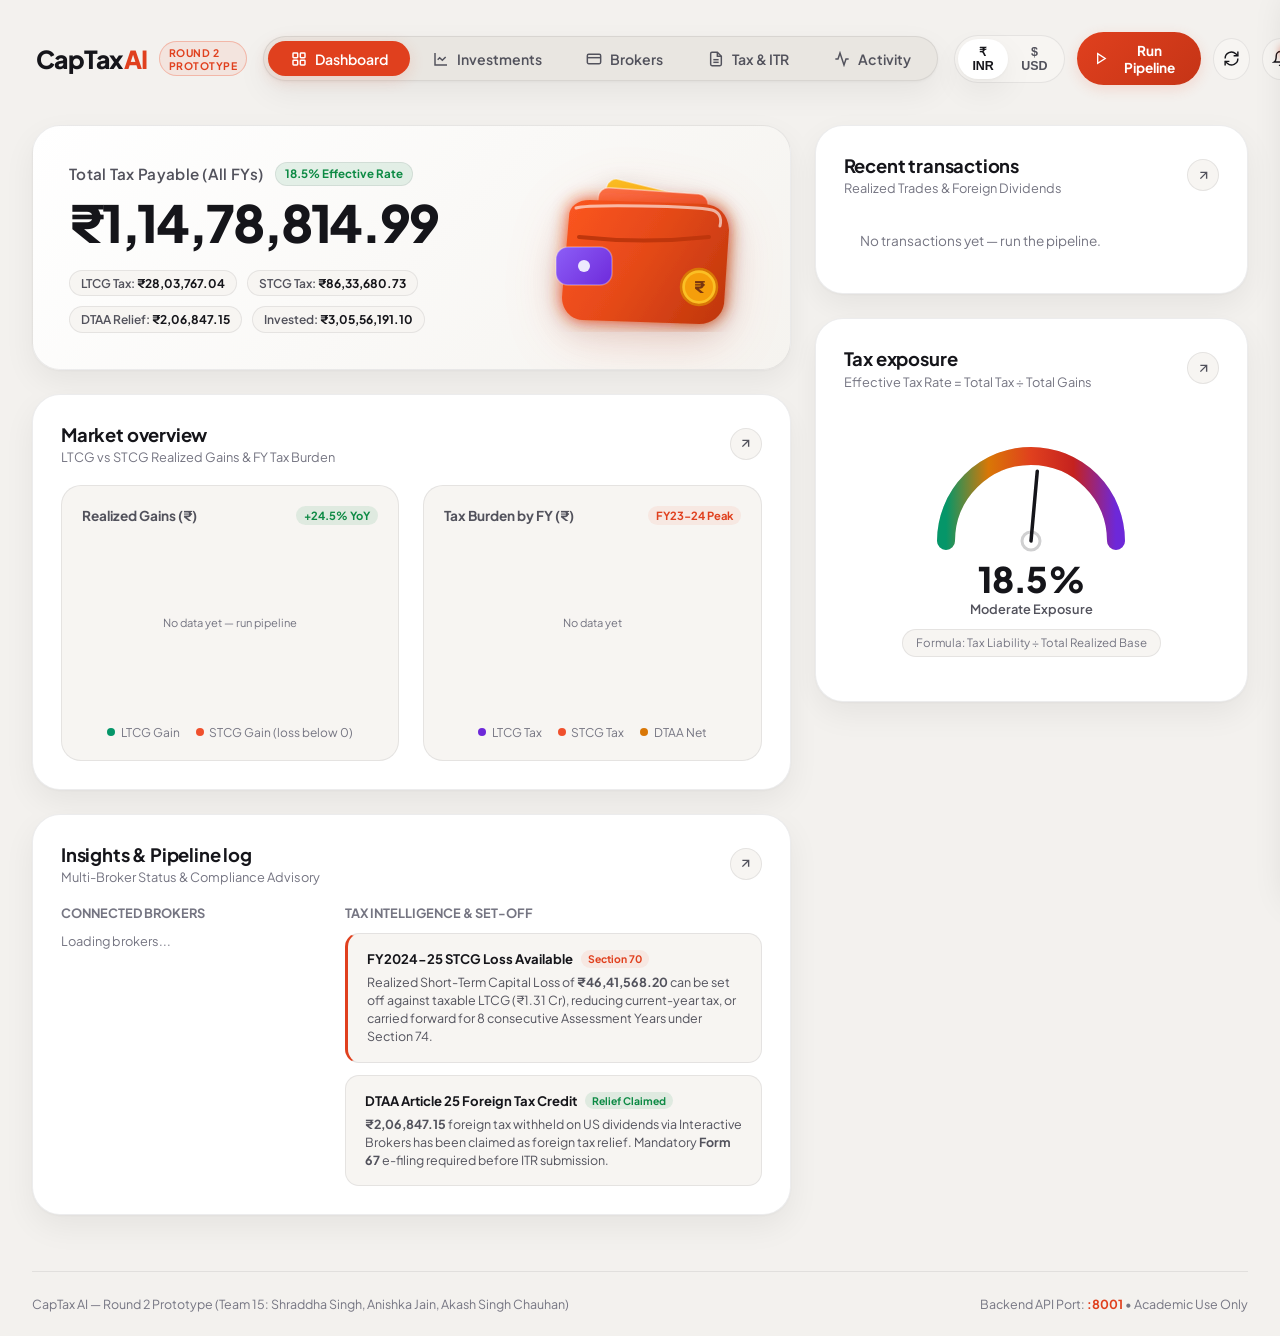
==== frontend/index.html @ 6b3204ef "feat(frontend): rebuild UI with Datara design, light/dark theme system, semantic tokens, FOUC preven" ====
<!DOCTYPE html>
<!--
  CapTax AI — Multi-Broker Capital Gains & Foreign Asset Tax Disclosure Engine
  Frontend Rebuild: Datara Reference Theme & Architecture with Dark/Light Support
  Owner: Akash Singh Chauhan (Frontend & QA Lead)
  Connected to Backend: http://localhost:8001
-->
<html lang="en">
<head>
  <meta charset="UTF-8" />
  <meta name="viewport" content="width=device-width, initial-scale=1.0" />
  <meta name="theme-color" content="#0c0c0e" id="metaThemeColor" />
  <title>CapTax AI — Multi-Broker Tax &amp; Portfolio Engine</title>
  
  <!-- Zero-flash theme initialization script (runs before first paint) -->
  <script>
    (function() {
      const savedTheme = localStorage.getItem('captax-theme') || 'system';
      let effective = savedTheme;
      if (savedTheme === 'system') {
        effective = window.matchMedia('(prefers-color-scheme: light)').matches ? 'light' : 'dark';
      }
      document.documentElement.setAttribute('data-theme', effective);
      document.documentElement.style.colorScheme = effective;
      const meta = document.getElementById('metaThemeColor');
      if (meta) meta.setAttribute('content', effective === 'light' ? '#F3F1EE' : '#0c0c0e');
    })();
  </script>

  <!-- External Design System Tokens -->
  <link rel="stylesheet" href="styles/theme.css" />

  <link rel="preconnect" href="https://fonts.googleapis.com">
  <link rel="preconnect" href="https://fonts.gstatic.com" crossorigin>
  <link href="https://fonts.googleapis.com/css2?family=Plus+Jakarta+Sans:wght@400;500;600;700;800&family=JetBrains+Mono:wght@400;500;600&display=swap" rel="stylesheet">

  <style>
    :root {
      --radius-xl: 28px;
      --radius-lg: 20px;
      --radius-md: 14px;
      --radius-sm: 8px;
      --radius-pill: 9999px;
      
      --font-sans: 'Plus Jakarta Sans', -apple-system, BlinkMacSystemFont, "Segoe UI", Roboto, sans-serif;
      --font-mono: 'JetBrains Mono', monospace;
    }

    /* 200ms transition on background-color, color, border-color only; none on initial paint; none under prefers-reduced-motion */
    html.theme-transitioning,
    html.theme-transitioning *,
    html.theme-transitioning *::before,
    html.theme-transitioning *::after {
      transition: background-color 200ms ease, color 200ms ease, border-color 200ms ease, fill 200ms ease, stroke 200ms ease !important;
    }

    @media (prefers-reduced-motion: reduce) {
      html.theme-transitioning,
      html.theme-transitioning *,
      html.theme-transitioning *::before,
      html.theme-transitioning *::after {
        transition: none !important;
      }
    }

    * {
      box-sizing: border-box;
      margin: 0;
      padding: 0;
      -webkit-font-smoothing: antialiased;
    }

    body {
      background-color: var(--bg-app);
      color: var(--text-primary);
      font-family: var(--font-sans);
      min-height: 100vh;
      display: flex;
      flex-direction: column;
      overflow-x: hidden;
      padding: 1.5rem 2rem;
    }

    /* Container wrapper with Datara-style max width */
    .app-container {
      max-width: 1400px;
      margin: 0 auto;
      width: 100%;
      display: flex;
      flex-direction: column;
      gap: 1.5rem;
    }

    /* ==========================================================================
       HEADER & NAVIGATION
       ========================================================================== */
    .header {
      display: flex;
      align-items: center;
      justify-content: space-between;
      gap: 1rem;
      padding: 0.5rem 0.25rem 1rem 0.25rem;
    }

    .brand {
      display: flex;
      align-items: center;
      gap: 0.75rem;
      text-decoration: none;
      cursor: pointer;
    }

    .brand-logo {
      font-size: 1.55rem;
      font-weight: 800;
      letter-spacing: -0.03em;
      color: var(--text-primary);
      display: flex;
      align-items: center;
    }

    .brand-logo span {
      color: var(--accent);
      margin-left: 1px;
    }

    .brand-badge {
      font-size: 0.65rem;
      font-weight: 700;
      background: var(--accent-subtle);
      color: var(--accent);
      padding: 0.2rem 0.55rem;
      border-radius: var(--radius-pill);
      border: 1px solid var(--border-accent);
      text-transform: uppercase;
      letter-spacing: 0.05em;
    }

    /* Datara Pill Navigation */
    .nav-pill-group {
      display: flex;
      align-items: center;
      background: var(--bg-pill-nav);
      padding: 4px;
      border-radius: var(--radius-pill);
      border: 1px solid var(--border-subtle);
      box-shadow: var(--shadow-card);
    }

    .nav-pill {
      background: transparent;
      border: none;
      color: var(--text-secondary);
      font-family: var(--font-sans);
      font-size: 0.88rem;
      font-weight: 600;
      padding: 0.55rem 1.4rem;
      border-radius: var(--radius-pill);
      cursor: pointer;
      transition: all 0.2s cubic-bezier(0.4, 0, 0.2, 1);
      display: flex;
      align-items: center;
      gap: 0.5rem;
      white-space: nowrap;
    }

    .nav-pill:hover:not(.active) {
      color: var(--text-primary);
      background: var(--bg-pill-hover);
    }

    .nav-pill.active {
      background: var(--accent);
      color: var(--accent-contrast);
      box-shadow: 0 4px 15px var(--accent-glow);
    }

    /* Header Right Actions */
    .header-actions {
      display: flex;
      align-items: center;
      gap: 0.75rem;
    }

    .btn-run-pipeline {
      background: linear-gradient(135deg, var(--accent) 0%, var(--accent-hover) 100%);
      color: var(--accent-contrast);
      border: none;
      font-family: var(--font-sans);
      font-weight: 700;
      font-size: 0.85rem;
      padding: 0.6rem 1.15rem;
      border-radius: var(--radius-pill);
      cursor: pointer;
      display: flex;
      align-items: center;
      gap: 0.5rem;
      box-shadow: 0 4px 14px var(--accent-glow);
      transition: all 0.2s ease;
    }

    .btn-run-pipeline:hover:not(:disabled) {
      transform: translateY(-1px);
      box-shadow: 0 6px 20px var(--accent-glow);
    }

    .btn-run-pipeline:disabled {
      opacity: 0.6;
      cursor: not-allowed;
      transform: none;
    }

    .icon-btn {
      width: 42px;
      height: 42px;
      border-radius: 50%;
      background: var(--bg-card-inset);
      border: 1px solid var(--border-subtle);
      color: var(--text-primary);
      display: flex;
      align-items: center;
      justify-content: center;
      cursor: pointer;
      transition: all 0.2s ease;
      position: relative;
    }

    .icon-btn:hover {
      background: var(--bg-card-hover);
      border-color: var(--border-hover);
    }

    .icon-btn.has-alert::after {
      content: '';
      position: absolute;
      top: 9px;
      right: 9px;
      width: 8px;
      height: 8px;
      background: var(--accent);
      border-radius: 50%;
      box-shadow: 0 0 8px var(--accent);
    }

    .avatar-chip {
      width: 42px;
      height: 42px;
      border-radius: 50%;
      background: var(--bg-card-inset);
      border: 1px solid var(--border-subtle);
      color: var(--text-primary);
      font-size: 0.85rem;
      font-weight: 700;
      display: flex;
      align-items: center;
      justify-content: center;
      cursor: pointer;
      user-select: none;
    }

    /* Currency Toggle */
    .curr-toggle {
      display: flex;
      background: var(--bg-card-inset);
      border: 1px solid var(--border-subtle);
      border-radius: var(--radius-pill);
      padding: 3px;
    }

    .curr-btn {
      background: transparent;
      border: none;
      color: var(--text-secondary);
      font-size: 0.78rem;
      font-weight: 700;
      padding: 0.35rem 0.75rem;
      border-radius: var(--radius-pill);
      cursor: pointer;
      transition: all 0.2s ease;
    }

    .curr-btn.active {
      background: var(--bg-card);
      color: var(--text-primary);
      box-shadow: var(--shadow-card);
    }

    /* ==========================================================================
       DASHBOARD GRID LAYOUT (Exact Datara proportions)
       ========================================================================== */
    .dashboard-grid {
      display: grid;
      grid-template-columns: 1.75fr 1fr;
      gap: 1.5rem;
    }

    .grid-col {
      display: flex;
      flex-direction: column;
      gap: 1.5rem;
    }

    /* Card Shell */
    .card {
      background: var(--bg-card);
      border: 1px solid var(--border-subtle);
      border-radius: var(--radius-xl);
      padding: 1.75rem;
      position: relative;
      overflow: hidden;
      box-shadow: var(--shadow-card);
      transition: border-color 0.2s ease;
    }

    .card:hover {
      border-color: var(--border-hover);
    }

    .card-header-bar {
      display: flex;
      align-items: center;
      justify-content: space-between;
      margin-bottom: 1.25rem;
    }

    .card-title {
      font-size: 1.15rem;
      font-weight: 700;
      letter-spacing: -0.01em;
      color: var(--text-primary);
    }

    .card-sub {
      font-size: 0.8rem;
      color: var(--text-muted);
      margin-top: 0.2rem;
    }

    .card-arrow-btn {
      width: 32px;
      height: 32px;
      border-radius: 50%;
      background: var(--bg-card-inset);
      border: 1px solid var(--border-subtle);
      color: var(--text-secondary);
      display: flex;
      align-items: center;
      justify-content: center;
      cursor: pointer;
      transition: all 0.2s ease;
    }

    .card-arrow-btn:hover {
      background: var(--bg-card-hover);
      color: var(--text-primary);
      border-color: var(--border-hover);
      transform: scale(1.08);
    }

    /* ==========================================================================
       1. HERO CARD — Total Portfolio / Tax Value
       ========================================================================== */
    .hero-card {
      display: flex;
      align-items: center;
      justify-content: space-between;
      min-height: 220px;
      padding: 2.25rem;
      background: var(--hero-bg);
      position: relative;
    }

    .hero-left {
      display: flex;
      flex-direction: column;
      gap: 0.5rem;
      z-index: 2;
      max-width: 60%;
    }

    .hero-label-row {
      display: flex;
      align-items: center;
      gap: 0.75rem;
    }

    .hero-label {
      font-size: 0.95rem;
      font-weight: 600;
      color: var(--text-secondary);
      letter-spacing: 0.02em;
    }

    .hero-tag {
      font-size: 0.72rem;
      font-weight: 700;
      padding: 0.2rem 0.55rem;
      border-radius: var(--radius-pill);
      background: var(--positive-subtle);
      color: var(--positive);
      border: 1px solid var(--border-subtle);
    }

    .hero-amount {
      font-size: 3.2rem;
      font-weight: 800;
      letter-spacing: -0.04em;
      line-height: 1.1;
      color: var(--text-primary);
      text-shadow: var(--hero-text-shadow);
    }

    .hero-metrics-pill-row {
      display: flex;
      flex-wrap: wrap;
      align-items: center;
      gap: 0.6rem;
      margin-top: 0.75rem;
    }

    .hero-sub-pill {
      font-size: 0.75rem;
      font-weight: 600;
      background: var(--bg-card-inset);
      padding: 0.3rem 0.7rem;
      border-radius: var(--radius-pill);
      border: 1px solid var(--border-subtle);
      color: var(--text-secondary);
    }

    .hero-sub-pill strong {
      color: var(--text-primary);
      font-weight: 700;
    }

    /* 3D Vector Graphic: Neon Fintech Wallet with Cards & Coin */
    .hero-3d-graphic {
      width: 220px;
      height: 170px;
      position: relative;
      display: flex;
      align-items: center;
      justify-content: center;
      flex-shrink: 0;
    }

    .wallet-3d-svg {
      width: 100%;
      height: 100%;
      filter: var(--hero-3d-filter);
    }

    /* ==========================================================================
       2. MARKET OVERVIEW (Line Chart & Bar Chart)
       ========================================================================== */
    .market-overview-grid {
      display: grid;
      grid-template-columns: 1fr 1fr;
      gap: 1.5rem;
      margin-top: 0.5rem;
    }

    .chart-container {
      background: var(--bg-card-inset);
      border: 1px solid var(--border-subtle);
      border-radius: var(--radius-lg);
      padding: 1.25rem;
      display: flex;
      flex-direction: column;
      position: relative;
    }

    .chart-header {
      display: flex;
      align-items: center;
      justify-content: space-between;
      margin-bottom: 0.75rem;
    }

    .chart-title {
      font-size: 0.85rem;
      font-weight: 700;
      color: var(--text-secondary);
    }

    .chart-badge {
      font-size: 0.7rem;
      font-weight: 700;
      padding: 0.15rem 0.5rem;
      border-radius: var(--radius-pill);
      background: var(--positive-subtle);
      color: var(--positive);
    }

    .chart-svg {
      width: 100%;
      height: 180px;
      overflow: visible;
    }

    .chart-legend {
      display: flex;
      align-items: center;
      justify-content: center;
      gap: 1rem;
      margin-top: 0.5rem;
      font-size: 0.75rem;
      color: var(--text-muted);
    }

    .legend-item {
      display: flex;
      align-items: center;
      gap: 0.35rem;
    }

    .legend-dot {
      width: 8px;
      height: 8px;
      border-radius: 50%;
    }

    /* ==========================================================================
       3. RECENT TRANSACTIONS (Grouped by date)
       ========================================================================== */
    .tx-group {
      margin-bottom: 1.25rem;
    }

    .tx-group:last-child {
      margin-bottom: 0;
    }

    .tx-date-header {
      font-size: 0.75rem;
      font-weight: 700;
      color: var(--text-muted);
      text-transform: uppercase;
      letter-spacing: 0.05em;
      margin-bottom: 0.6rem;
      padding-left: 0.25rem;
    }

    .tx-list {
      display: flex;
      flex-direction: column;
      gap: 0.5rem;
    }

    .tx-row {
      display: flex;
      align-items: center;
      justify-content: space-between;
      padding: 0.65rem 0.75rem;
      border-radius: var(--radius-md);
      background: var(--bg-card-inset);
      border: 1px solid var(--border-subtle);
      transition: all 0.15s ease;
    }

    .tx-row:hover {
      background: var(--bg-card-hover);
      border-color: var(--border-hover);
    }

    .tx-left {
      display: flex;
      align-items: center;
      gap: 0.75rem;
    }

    .tx-ticker-badge {
      width: 44px;
      height: 44px;
      border-radius: var(--radius-md);
      background: var(--bg-card);
      border: 1px solid var(--border-subtle);
      display: flex;
      flex-direction: column;
      align-items: center;
      justify-content: center;
      font-size: 0.78rem;
      font-weight: 800;
      color: var(--text-primary);
      position: relative;
    }

    .tx-broker-tag {
      position: absolute;
      bottom: -4px;
      right: -4px;
      font-size: 0.55rem;
      font-weight: 800;
      padding: 0.1rem 0.35rem;
      border-radius: 4px;
      background: var(--bg-card-inset);
      color: var(--accent);
      border: 1px solid var(--border-subtle);
      text-transform: uppercase;
    }

    .tx-info {
      display: flex;
      flex-direction: column;
      gap: 0.15rem;
    }

    .tx-name {
      font-size: 0.88rem;
      font-weight: 700;
      color: var(--text-primary);
    }

    .tx-sub {
      font-size: 0.72rem;
      color: var(--text-muted);
    }

    .tx-right {
      text-align: right;
      display: flex;
      flex-direction: column;
      gap: 0.15rem;
    }

    .tx-amount {
      font-size: 0.92rem;
      font-weight: 700;
      font-family: var(--font-mono);
    }

    .tx-amount.positive {
      color: var(--positive);
    }

    .tx-amount.negative {
      color: var(--negative);
    }

    .tx-withholding {
      font-size: 0.7rem;
      color: var(--text-muted);
    }

    /* ==========================================================================
       4. INSIGHTS & PIPELINE LOG (replaces News Feed)
       ========================================================================== */
    .insights-grid {
      display: grid;
      grid-template-columns: 1fr 1.6fr;
      gap: 1.5rem;
    }

    .broker-mini-list {
      display: flex;
      flex-direction: column;
      gap: 0.6rem;
    }

    .broker-mini-item {
      display: flex;
      align-items: center;
      justify-content: space-between;
      padding: 0.75rem;
      border-radius: var(--radius-md);
      background: var(--bg-card-inset);
      border: 1px solid var(--border-subtle);
    }

    .broker-mini-name {
      font-size: 0.85rem;
      font-weight: 700;
      color: var(--text-primary);
      display: flex;
      align-items: center;
      gap: 0.5rem;
    }

    .broker-status-dot {
      width: 7px;
      height: 7px;
      border-radius: 50%;
      background: var(--positive);
      box-shadow: 0 0 6px var(--positive);
    }

    .broker-mini-action {
      background: var(--bg-card);
      border: 1px solid var(--border-subtle);
      color: var(--text-primary);
      font-size: 0.75rem;
      font-weight: 600;
      padding: 0.35rem 0.8rem;
      border-radius: var(--radius-pill);
      cursor: pointer;
      transition: all 0.2s ease;
    }

    .broker-mini-action:hover {
      background: var(--accent);
      color: var(--accent-contrast);
      border-color: var(--accent);
    }

    .insight-cards-col {
      display: flex;
      flex-direction: column;
      gap: 0.75rem;
    }

    .insight-card {
      background: var(--bg-card-inset);
      border: 1px solid var(--border-subtle);
      border-radius: var(--radius-md);
      padding: 1rem 1.15rem;
      display: flex;
      flex-direction: column;
      gap: 0.35rem;
      position: relative;
    }

    .insight-card.highlight {
      border-left: 3px solid var(--accent);
    }

    .insight-header {
      display: flex;
      align-items: center;
      gap: 0.5rem;
      font-size: 0.82rem;
      font-weight: 700;
      color: var(--text-primary);
    }

    .insight-badge {
      font-size: 0.65rem;
      font-weight: 700;
      padding: 0.15rem 0.45rem;
      border-radius: var(--radius-pill);
      background: var(--accent-subtle);
      color: var(--accent);
    }

    .insight-text {
      font-size: 0.78rem;
      color: var(--text-secondary);
      line-height: 1.45;
    }

    /* ==========================================================================
       5. TAX EXPOSURE GAUGE (Speedometer)
       ========================================================================== */
    .gauge-wrapper {
      display: flex;
      flex-direction: column;
      align-items: center;
      justify-content: center;
      position: relative;
      padding: 1rem 0;
    }

    .gauge-svg {
      width: 240px;
      height: 140px;
      overflow: visible;
    }

    .gauge-center-info {
      text-align: center;
      margin-top: -10px;
    }

    .gauge-value {
      font-size: 2.2rem;
      font-weight: 800;
      letter-spacing: -0.02em;
      color: var(--text-primary);
    }

    .gauge-subtext {
      font-size: 0.8rem;
      font-weight: 600;
      color: var(--text-secondary);
    }

    .gauge-formula-pill {
      font-size: 0.72rem;
      background: var(--bg-card-inset);
      padding: 0.35rem 0.8rem;
      border-radius: var(--radius-pill);
      border: 1px solid var(--border-subtle);
      color: var(--text-muted);
      margin-top: 0.75rem;
      cursor: help;
    }

    /* ==========================================================================
       PAGES & TABS MANAGEMENT
       ========================================================================== */
    .page-section {
      display: none;
      animation: fadeIn 0.25s cubic-bezier(0.16, 1, 0.3, 1) forwards;
    }

    .page-section.active {
      display: block;
    }

    @keyframes fadeIn {
      from { opacity: 0; transform: translateY(6px); }
      to { opacity: 1; transform: translateY(0); }
    }

    /* ==========================================================================
       TAX PAGE: Schedule CG, FSI/DTAA, Report, Assumptions
       ========================================================================== */
    .tax-subnav {
      display: flex;
      align-items: center;
      gap: 0.6rem;
      margin-bottom: 1.5rem;
      border-bottom: 1px solid var(--border-subtle);
      padding-bottom: 0.75rem;
    }

    .tax-tab-btn {
      background: transparent;
      border: none;
      color: var(--text-secondary);
      font-size: 0.88rem;
      font-weight: 600;
      padding: 0.5rem 1rem;
      border-radius: var(--radius-md);
      cursor: pointer;
      transition: all 0.2s ease;
    }

    .tax-tab-btn:hover {
      color: var(--text-primary);
      background: var(--bg-pill-hover);
    }

    .tax-tab-btn.active {
      background: var(--bg-card-inset);
      color: var(--text-primary);
      border: 1px solid var(--border-subtle);
    }

    /* Table styles */
    .table-responsive {
      width: 100%;
      overflow-x: auto;
      border-radius: var(--radius-lg);
      border: 1px solid var(--border-subtle);
      background: var(--bg-card);
    }

    .data-table {
      width: 100%;
      border-collapse: collapse;
      font-size: 0.84rem;
      text-align: left;
    }

    .data-table th {
      background: var(--bg-card-inset);
      color: var(--text-secondary);
      font-weight: 700;
      padding: 0.85rem 1rem;
      border-bottom: 1px solid var(--border-subtle);
      white-space: nowrap;
      position: sticky;
      top: 0;
      z-index: 10;
    }

    .data-table td {
      padding: 0.85rem 1rem;
      border-bottom: 1px solid var(--border-subtle);
      color: var(--text-primary);
      white-space: nowrap;
    }

    .data-table tr:hover td {
      background: var(--bg-card-hover);
    }

    .data-table .num {
      text-align: right;
      font-family: var(--font-mono);
      font-weight: 600;
    }

    .data-table tr.total-row td {
      background: var(--bg-card-inset);
      font-weight: 800;
      border-top: 1px solid var(--border-subtle);
      border-bottom: none;
    }

    /* Expandable DTAA Accordion */
    .dtaa-group-card {
      background: var(--bg-card-inset);
      border: 1px solid var(--border-subtle);
      border-radius: var(--radius-lg);
      margin-bottom: 1rem;
      overflow: hidden;
    }

    .dtaa-group-header {
      display: flex;
      align-items: center;
      justify-content: space-between;
      padding: 1.15rem 1.5rem;
      cursor: pointer;
      user-select: none;
      transition: background 0.2s ease;
    }

    .dtaa-group-header:hover {
      background: var(--bg-card-hover);
    }

    .dtaa-group-left {
      display: flex;
      align-items: center;
      gap: 1rem;
    }

    .dtaa-ticker {
      font-size: 1.05rem;
      font-weight: 800;
      color: var(--text-primary);
    }

    .dtaa-name {
      font-size: 0.85rem;
      color: var(--text-secondary);
    }

    .dtaa-group-right {
      display: flex;
      align-items: center;
      gap: 1.5rem;
    }

    .dtaa-summary-metric {
      text-align: right;
    }

    .dtaa-summary-val {
      font-size: 0.95rem;
      font-weight: 700;
      font-family: var(--font-mono);
    }

    .dtaa-summary-sub {
      font-size: 0.72rem;
      color: var(--text-muted);
    }

    .dtaa-drilldown {
      display: none;
      padding: 0 1.5rem 1.25rem 1.5rem;
      background: var(--bg-card);
      border-top: 1px solid var(--border-subtle);
    }

    .dtaa-drilldown.open {
      display: block;
    }

    .calc-breakdown-box {
      margin-top: 0.85rem;
      padding: 0.75rem 1rem;
      border-radius: var(--radius-md);
      background: var(--warning-subtle);
      border: 1px solid var(--border-subtle);
      font-size: 0.78rem;
      color: var(--warning);
      display: flex;
      align-items: center;
      justify-content: space-between;
      flex-wrap: wrap;
      gap: 0.5rem;
    }

    /* Monospace Disclosure Report */
    .report-card {
      background: var(--bg-card);
      border: 1px solid var(--border-subtle);
      border-radius: var(--radius-lg);
      padding: 1.5rem;
      position: relative;
    }

    .report-actions {
      display: flex;
      align-items: center;
      gap: 0.75rem;
      margin-bottom: 1rem;
      justify-content: flex-end;
    }

    .report-btn {
      background: var(--bg-card-inset);
      border: 1px solid var(--border-subtle);
      color: var(--text-primary);
      font-family: var(--font-sans);
      font-size: 0.8rem;
      font-weight: 600;
      padding: 0.45rem 0.9rem;
      border-radius: var(--radius-pill);
      cursor: pointer;
      display: flex;
      align-items: center;
      gap: 0.4rem;
      transition: all 0.2s ease;
    }

    .report-btn:hover {
      background: var(--bg-card-hover);
      border-color: var(--border-hover);
    }

    .report-pre {
      font-family: var(--font-mono);
      font-size: 0.82rem;
      line-height: 1.6;
      color: var(--text-primary);
      background: var(--code-bg);
      padding: 1.25rem;
      border-radius: var(--radius-md);
      border: 1px solid var(--border-subtle);
      max-height: 520px;
      overflow-y: auto;
      white-space: pre-wrap;
    }

    /* Assumptions & Warnings Callouts */
    .assumptions-panel {
      margin-top: 1.5rem;
      background: var(--bg-card);
      border: 1px solid var(--border-subtle);
      border-radius: var(--radius-xl);
      padding: 1.75rem;
    }

    .flags-grid {
      display: grid;
      grid-template-columns: repeat(auto-fit, minmax(280px, 1fr));
      gap: 1.25rem;
      margin-top: 1.25rem;
    }

    .flag-box {
      background: var(--bg-card-inset);
      border: 1px solid var(--border-subtle);
      border-radius: var(--radius-md);
      padding: 1.15rem;
      display: flex;
      flex-direction: column;
      gap: 0.5rem;
      position: relative;
    }

    .flag-box.warning { border-top: 3px solid var(--warning); }
    .flag-box.info { border-top: 3px solid var(--blue); }
    .flag-box.caution { border-top: 3px solid var(--accent); }
    .flag-box.check { border-top: 3px solid var(--positive); }

    .flag-title {
      font-size: 0.88rem;
      font-weight: 700;
      color: var(--text-primary);
      display: flex;
      align-items: center;
      gap: 0.5rem;
    }

    .flag-text {
      font-size: 0.8rem;
      color: var(--text-secondary);
      line-height: 1.5;
    }

    /* ==========================================================================
       ACTIVITY PAGE: Stepper & History
       ========================================================================== */
    .stepper-card {
      background: var(--bg-card);
      border: 1px solid var(--border-subtle);
      border-radius: var(--radius-xl);
      padding: 2rem;
      margin-bottom: 1.5rem;
    }

    .stepper-list {
      display: flex;
      flex-direction: column;
      gap: 1rem;
      margin-top: 1.5rem;
      position: relative;
    }

    .stepper-step {
      display: flex;
      align-items: flex-start;
      gap: 1rem;
      position: relative;
    }

    .stepper-step:not(:last-child)::after {
      content: '';
      position: absolute;
      left: 17px;
      top: 36px;
      width: 2px;
      height: calc(100% - 10px);
      background: var(--connector-line);
      z-index: 1;
    }

    .step-icon-bubble {
      width: 36px;
      height: 36px;
      border-radius: 50%;
      background: var(--bg-card-inset);
      border: 2px solid var(--border-subtle);
      display: flex;
      align-items: center;
      justify-content: center;
      font-weight: 800;
      font-size: 0.82rem;
      color: var(--text-muted);
      z-index: 2;
      flex-shrink: 0;
      transition: all 0.2s ease;
    }

    .stepper-step.completed .step-icon-bubble {
      background: var(--positive);
      border-color: var(--positive);
      color: var(--accent-contrast);
    }

    .stepper-step.running .step-icon-bubble {
      background: var(--accent);
      border-color: var(--accent);
      color: var(--accent-contrast);
      animation: pulse 1.2s infinite;
    }

    @keyframes pulse {
      0% { box-shadow: 0 0 0 0 var(--focus-ring); }
      70% { box-shadow: 0 0 0 10px rgba(240, 80, 45, 0); }
      100% { box-shadow: 0 0 0 0 rgba(240, 80, 45, 0); }
    }

    .step-content {
      flex: 1;
      padding-top: 0.2rem;
    }

    .step-name-row {
      display: flex;
      align-items: center;
      justify-content: space-between;
    }

    .step-name {
      font-size: 0.92rem;
      font-weight: 700;
      color: var(--text-primary);
    }

    .step-owner-tag {
      font-size: 0.72rem;
      color: var(--text-muted);
      font-weight: 600;
    }

    .step-desc {
      font-size: 0.78rem;
      color: var(--text-secondary);
      margin-top: 0.2rem;
    }

    /* ==========================================================================
       MODALS & DRAWERS (Settings, Alert Toast, Banner)
       ========================================================================== */
    .drawer-overlay {
      position: fixed;
      top: 0;
      left: 0;
      right: 0;
      bottom: 0;
      background: var(--overlay);
      backdrop-filter: blur(6px);
      z-index: 999;
      opacity: 0;
      visibility: hidden;
      transition: all 0.25s ease;
    }

    .drawer-overlay.open {
      opacity: 1;
      visibility: visible;
    }

    .settings-drawer {
      position: fixed;
      top: 0;
      right: -420px;
      width: 400px;
      height: 100vh;
      background: var(--bg-card);
      border-left: 1px solid var(--border-subtle);
      z-index: 1000;
      padding: 2rem;
      display: flex;
      flex-direction: column;
      gap: 1.5rem;
      transition: right 0.3s cubic-bezier(0.16, 1, 0.3, 1);
      box-shadow: var(--shadow-drawer);
    }

    .settings-drawer.open {
      right: 0;
    }

    .form-group {
      display: flex;
      flex-direction: column;
      gap: 0.5rem;
    }

    .form-label {
      font-size: 0.8rem;
      font-weight: 700;
      color: var(--text-secondary);
      text-transform: uppercase;
      letter-spacing: 0.05em;
    }

    .form-input {
      background: var(--input-bg);
      border: 1px solid var(--border-subtle);
      border-radius: var(--radius-sm);
      color: var(--text-primary);
      font-family: var(--font-sans);
      font-size: 0.88rem;
      padding: 0.65rem 0.85rem;
      outline: none;
      transition: border-color 0.2s ease;
    }

    .form-input:focus {
      border-color: var(--accent);
      box-shadow: 0 0 0 2px var(--focus-ring);
    }

    /* Appearance / Theme Switch Group */
    .theme-switch-group {
      display: flex;
      background: var(--bg-card-inset);
      border: 1px solid var(--border-subtle);
      border-radius: var(--radius-pill);
      padding: 4px;
      gap: 4px;
    }

    .theme-btn {
      flex: 1;
      background: transparent;
      border: none;
      color: var(--text-secondary);
      font-family: var(--font-sans);
      font-size: 0.8rem;
      font-weight: 700;
      padding: 0.5rem 0.6rem;
      border-radius: var(--radius-pill);
      cursor: pointer;
      display: flex;
      align-items: center;
      justify-content: center;
      gap: 0.4rem;
      transition: all 0.2s ease;
    }

    .theme-btn:hover:not(.active) {
      color: var(--text-primary);
      background: var(--bg-pill-hover);
    }

    .theme-btn.active {
      background: var(--bg-card);
      color: var(--accent);
      box-shadow: var(--shadow-card);
    }

    /* Unreachable Server Banner */
    .offline-banner {
      display: none;
      background: linear-gradient(90deg, #7f1d1d 0%, #991b1b 100%);
      color: #fee2e2;
      border-radius: var(--radius-md);
      padding: 0.85rem 1.25rem;
      margin-bottom: 1rem;
      align-items: center;
      justify-content: space-between;
      font-size: 0.85rem;
      box-shadow: 0 4px 15px rgba(239, 68, 68, 0.3);
    }

    .offline-banner.active {
      display: flex;
    }

    /* Toast Notification */
    .toast-container {
      position: fixed;
      top: 24px;
      right: 24px;
      z-index: 9999;
      display: flex;
      flex-direction: column;
      gap: 0.5rem;
      pointer-events: none;
    }

    .toast {
      pointer-events: auto;
      background: var(--bg-card-inset);
      border: 1px solid var(--border-subtle);
      color: var(--text-primary);
      padding: 0.75rem 1.25rem;
      border-radius: var(--radius-pill);
      font-size: 0.85rem;
      font-weight: 600;
      box-shadow: var(--shadow-card);
      display: flex;
      align-items: center;
      gap: 0.6rem;
      animation: toastIn 0.3s cubic-bezier(0.16, 1, 0.3, 1) forwards;
    }

    .toast.success { border-color: var(--positive); }
    .toast.error { border-color: var(--negative); }
    .toast.info { border-color: var(--border-accent); }

    @keyframes toastIn {
      from { opacity: 0; transform: translateY(-12px); }
      to { opacity: 1; transform: translateY(0); }
    }

    /* Footer Disclaimer */
    .app-footer {
      margin-top: 2rem;
      padding-top: 1.5rem;
      border-top: 1px solid var(--border-subtle);
      display: flex;
      align-items: center;
      justify-content: space-between;
      font-size: 0.78rem;
      color: var(--text-muted);
    }

    /* Responsive Queries */
    @media (max-width: 1024px) {
      .dashboard-grid { grid-template-columns: 1fr; }
      .market-overview-grid { grid-template-columns: 1fr; }
      .insights-grid { grid-template-columns: 1fr; }
      .hero-card { flex-direction: column; align-items: flex-start; gap: 1.5rem; }
      .hero-left { max-width: 100%; }
      .nav-pill-group { overflow-x: auto; max-width: 500px; }
    }

    @media (max-width: 768px) {
      body { padding: 1rem; }
      .header { flex-direction: column; align-items: stretch; gap: 1rem; }
      .nav-pill-group { width: 100%; justify-content: space-around; }
      .header-actions { justify-content: flex-end; }
      .hero-amount { font-size: 2.4rem; }
    }
  </style>
</head>
<body>

  <!-- Toast Notification Root -->
  <div class="toast-container" id="toastContainer"></div>

  <!-- Server Unreachable Alert Banner -->
  <div class="app-container">
    <div class="offline-banner" id="offlineBanner">
      <div style="display: flex; align-items: center; gap: 0.6rem;">
        <svg width="20" height="20" viewBox="0 0 24 24" fill="none" stroke="currentColor" stroke-width="2"><circle cx="12" cy="12" r="10"></circle><line x1="12" y1="8" x2="12" y2="12"></line><line x1="12" y1="16" x2="12.01" y2="16"></line></svg>
        <span>Cannot reach CapTax AI backend at <strong id="offlineUrlDisplay">http://localhost:8001</strong>. Please check that Uvicorn is active.</span>
      </div>
      <button class="report-btn" onclick="checkBackendHealth(true)" style="background: rgba(255,255,255,0.2); border: none; color: var(--accent-contrast);">Retry Connection</button>
    </div>

    <!-- MAIN APP HEADER -->
    <header class="header">
      <!-- Left: Datara style logo -->
      <a class="brand" onclick="switchTab('dashboard')">
        <div class="brand-logo">CapTax<span>AI</span></div>
        <div class="brand-badge">Round 2 Prototype</div>
      </a>

      <!-- Center: Pill Navigation -->
      <nav class="nav-pill-group">
        <button class="nav-pill active" id="tab-dashboard" onclick="switchTab('dashboard')">
          <svg width="16" height="16" viewBox="0 0 24 24" fill="none" stroke="currentColor" stroke-width="2.2"><rect x="3" y="3" width="7" height="7" rx="1"></rect><rect x="14" y="3" width="7" height="7" rx="1"></rect><rect x="14" y="14" width="7" height="7" rx="1"></rect><rect x="3" y="14" width="7" height="7" rx="1"></rect></svg>
          Dashboard
        </button>
        <button class="nav-pill" id="tab-investments" onclick="switchTab('investments')">
          <svg width="16" height="16" viewBox="0 0 24 24" fill="none" stroke="currentColor" stroke-width="2.2"><path d="M3 3v18h18"></path><path d="m19 9-5 5-4-4-3 3"></path></svg>
          Investments
        </button>
        <button class="nav-pill" id="tab-brokers" onclick="switchTab('brokers')">
          <svg width="16" height="16" viewBox="0 0 24 24" fill="none" stroke="currentColor" stroke-width="2.2"><rect x="2" y="5" width="20" height="14" rx="2"></rect><line x1="2" y1="10" x2="22" y2="10"></line></svg>
          Brokers
        </button>
        <button class="nav-pill" id="tab-tax" onclick="switchTab('tax')">
          <svg width="16" height="16" viewBox="0 0 24 24" fill="none" stroke="currentColor" stroke-width="2.2"><path d="M14 2H6a2 2 0 0 0-2 2v16a2 2 0 0 0 2 2h12a2 2 0 0 0 2-2V8z"></path><polyline points="14 2 14 8 20 8"></polyline><line x1="16" y1="13" x2="8" y2="13"></line><line x1="16" y1="17" x2="8" y2="17"></line></svg>
          Tax &amp; ITR
        </button>
        <button class="nav-pill" id="tab-activity" onclick="switchTab('activity')">
          <svg width="16" height="16" viewBox="0 0 24 24" fill="none" stroke="currentColor" stroke-width="2.2"><polyline points="22 12 18 12 15 21 9 3 6 12 2 12"></polyline></svg>
          Activity
        </button>
      </nav>

      <!-- Right: Action Buttons -->
      <div class="header-actions">
        <!-- Currency Toggle -->
        <div class="curr-toggle">
          <button class="curr-btn active" id="btnCurrINR" onclick="setCurrency('INR')">₹ INR</button>
          <button class="curr-btn" id="btnCurrUSD" onclick="setCurrency('USD')">$ USD</button>
        </div>

        <!-- Run Pipeline Header Action -->
        <button class="btn-run-pipeline" id="headerRunPipelineBtn" onclick="triggerPipelineRun()">
          <svg width="15" height="15" viewBox="0 0 24 24" fill="none" stroke="currentColor" stroke-width="2.5"><polygon points="5 3 19 12 5 21 5 3"></polygon></svg>
          <span>Run Pipeline</span>
        </button>

        <!-- Refresh Button -->
        <button class="icon-btn" title="Refresh Data" onclick="loadAllBackendData(true)">
          <svg width="17" height="17" viewBox="0 0 24 24" fill="none" stroke="currentColor" stroke-width="2"><path d="M21 2v6h-6"></path><path d="M3 12a9 9 0 0 1 15-6.7L21 8"></path><path d="M3 22v-6h6"></path><path d="M21 12a9 9 0 0 1-15 6.7L3 16"></path></svg>
        </button>

        <!-- Notification Bell -->
        <button class="icon-btn has-alert" title="Alerts &amp; Warnings" onclick="showNotificationAlerts()">
          <svg width="17" height="17" viewBox="0 0 24 24" fill="none" stroke="currentColor" stroke-width="2"><path d="M18 8A6 6 0 0 0 6 8c0 7-3 9-3 9h18s-3-2-3-9"></path><path d="M13.73 21a2 2 0 0 1-3.46 0"></path></svg>
        </button>

        <!-- Settings Drawer Toggle -->
        <button class="icon-btn" title="Settings" onclick="toggleSettingsDrawer(true)">
          <svg width="17" height="17" viewBox="0 0 24 24" fill="none" stroke="currentColor" stroke-width="2"><circle cx="12" cy="12" r="3"></circle><path d="M19.4 15a1.65 1.65 0 0 0 .33 1.82l.06.06a2 2 0 0 1 0 2.83 2 2 0 0 1-2.83 0l-.06-.06a1.65 1.65 0 0 0-1.82-.33 1.65 1.65 0 0 0-1 1.51V21a2 2 0 0 1-2 2 2 2 0 0 1-2-2v-.09A1.65 1.65 0 0 0 9 19.4a1.65 1.65 0 0 0-1.82.33l-.06.06a2 2 0 0 1-2.83 0 2 2 0 0 1 0-2.83l.06-.06a1.65 1.65 0 0 0 .33-1.82 1.65 1.65 0 0 0-1.51-1H3a2 2 0 0 1-2-2 2 2 0 0 1 2-2h.09A1.65 1.65 0 0 0 4.6 9a1.65 1.65 0 0 0-.33-1.82l-.06-.06a2 2 0 0 1 0-2.83 2 2 0 0 1 2.83 0l.06.06a1.65 1.65 0 0 0 1.82.33H9a1.65 1.65 0 0 0 1-1.51V3a2 2 0 0 1 2-2 2 2 0 0 1 2 2v.09a1.65 1.65 0 0 0 1 1.51 1.65 1.65 0 0 0 1.82-.33l.06-.06a2 2 0 0 1 2.83 0 2 2 0 0 1 0 2.83l-.06.06a1.65 1.65 0 0 0-.33 1.82V9a1.65 1.65 0 0 0 1.51 1H21a2 2 0 0 1 2 2 2 2 0 0 1-2 2h-.09a1.65 1.65 0 0 0-1.51 1z"></path></svg>
        </button>

        <!-- User Avatar -->
        <div class="avatar-chip" title="Akash Singh Chauhan (Frontend &amp; QA Lead)">AC</div>
      </div>
    </header>

    <!-- ======================================================================
         PAGE 1: DASHBOARD VIEW (Datara Grid)
         ====================================================================== -->
    <main class="page-section active" id="page-dashboard">
      <div class="dashboard-grid">
        
        <!-- LEFT COLUMN (Approx 65%) -->
        <div class="grid-col">
          
          <!-- 1. HERO CARD -->
          <div class="card hero-card">
            <div class="hero-left">
              <div class="hero-label-row">
                <span class="hero-label">Total Tax Payable (All FYs)</span>
                <span class="hero-tag" id="heroEffectiveTag">18.5% Effective Rate</span>
              </div>
              <div class="hero-amount" id="heroAmountDisplay">₹1,14,78,815.00</div>
              <div class="hero-metrics-pill-row">
                <div class="hero-sub-pill">LTCG Tax: <strong id="heroLtcgTaxDisplay">₹28,03,767</strong></div>
                <div class="hero-sub-pill">STCG Tax: <strong id="heroStcgTaxDisplay">₹86,33,681</strong></div>
                <div class="hero-sub-pill">DTAA Relief: <strong id="heroDtaaReliefDisplay">₹2,06,847</strong></div>
                <div class="hero-sub-pill">Invested: <strong id="heroInvestedDisplay">₹3,05,56,191</strong></div>
              </div>
            </div>

            <!-- 3D Vector Graphic: Neon Fintech Wallet with Cards & Coin -->
            <div class="hero-3d-graphic">
              <svg class="wallet-3d-svg" viewBox="0 0 220 170" fill="none" xmlns="http://www.w3.org/2000/svg">
                <defs>
                  <linearGradient id="cardGrad1" x1="20" y1="20" x2="160" y2="120" gradientUnits="userSpaceOnUse">
                    <stop offset="0%" stop-color="#FF7B54"/>
                    <stop offset="100%" stop-color="#F0502D"/>
                  </linearGradient>
                  <linearGradient id="cardGrad2" x1="40" y1="40" x2="180" y2="140" gradientUnits="userSpaceOnUse">
                    <stop offset="0%" stop-color="#FBBF24"/>
                    <stop offset="100%" stop-color="#F59E0B"/>
                  </linearGradient>
                  <linearGradient id="walletBody" x1="10" y1="45" x2="190" y2="160" gradientUnits="userSpaceOnUse">
                    <stop offset="0%" stop-color="#FF5722"/>
                    <stop offset="50%" stop-color="#E64A19"/>
                    <stop offset="100%" stop-color="#BF360C"/>
                  </linearGradient>
                  <linearGradient id="claspGrad" x1="30" y1="80" x2="80" y2="125" gradientUnits="userSpaceOnUse">
                    <stop offset="0%" stop-color="#8B5CF6"/>
                    <stop offset="100%" stop-color="#6D28D9"/>
                  </linearGradient>
                  <filter id="glow" x="-20%" y="-20%" width="140%" height="140%">
                    <feGaussianBlur stdDeviation="8" result="blur" />
                    <feComposite in="SourceGraphic" in2="blur" operator="over" />
                  </filter>
                </defs>

                <!-- Back Credit Card -->
                <rect x="75" y="15" width="105" height="65" rx="10" transform="rotate(14 75 15)" fill="url(#cardGrad2)" stroke="rgba(255,255,255,0.4)" stroke-width="1.5" />
                
                <!-- Middle Credit Card -->
                <rect x="65" y="25" width="110" height="70" rx="10" transform="rotate(4 65 25)" fill="url(#cardGrad1)" stroke="rgba(255,255,255,0.5)" stroke-width="1.5" />

                <!-- Wallet Main Body (3D Folded Shape) -->
                <path d="M35 55 C35 44 44 38 56 38 L170 42 C185 43 194 52 195 68 L190 142 C188 154 178 162 165 162 L48 158 C36 157 28 147 28 135 Z" fill="url(#walletBody)" filter="url(#glow)"/>
                
                <!-- Top Edge Highlight -->
                <path d="M42 46 C55 42 160 44 178 48 C185 50 188 56 186 64" stroke="rgba(255,255,255,0.6)" stroke-width="3" stroke-linecap="round"/>

                <!-- Wallet Interior Card Slit -->
                <path d="M45 75 Q110 82 175 75" stroke="#BF360C" stroke-width="4" stroke-linecap="round"/>

                <!-- Front Flap / Clasp -->
                <rect x="22" y="85" width="56" height="38" rx="12" fill="url(#claspGrad)" stroke="rgba(255,255,255,0.3)" stroke-width="1.5"/>
                <circle cx="50" cy="104" r="6" fill="#EDE9FE"/>

                <!-- Floating Tax Coin -->
                <g transform="translate(145, 105)">
                  <circle cx="20" cy="20" r="18" fill="#FBBF24" stroke="#D97706" stroke-width="2.5" />
                  <circle cx="20" cy="20" r="14" fill="#F59E0B" />
                  <text x="20" y="26" font-size="16" font-weight="800" fill="#78350F" text-anchor="middle" font-family="'Plus Jakarta Sans', sans-serif">₹</text>
                </g>
              </svg>
            </div>
          </div>

          <!-- 2. MARKET OVERVIEW CARD (Line Chart & Bar Chart) -->
          <div class="card">
            <div class="card-header-bar">
              <div>
                <div class="card-title">Market overview</div>
                <div class="card-sub">LTCG vs STCG Realized Gains &amp; FY Tax Burden</div>
              </div>
              <button class="card-arrow-btn" title="View Full Tax Tables" onclick="switchTab('tax')">
                <svg width="15" height="15" viewBox="0 0 24 24" fill="none" stroke="currentColor" stroke-width="2.2"><line x1="7" y1="17" x2="17" y2="7"></line><polyline points="7 7 17 7 17 17"></polyline></svg>
              </button>
            </div>

            <div class="market-overview-grid">
              <!-- Chart 1: Line Chart (LTCG vs STCG Gains, with negative FY25 values) -->
              <div class="chart-container">
                <div class="chart-header">
                  <span class="chart-title">Realized Gains (₹)</span>
                  <span class="chart-badge">+24.5% YoY</span>
                </div>
                <svg class="chart-svg" id="lineChartSvg" viewBox="0 0 320 180"></svg>
                <div class="chart-legend">
                  <div class="legend-item"><span class="legend-dot" style="background: var(--chart-3);"></span> LTCG Gain</div>
                  <div class="legend-item"><span class="legend-dot" style="background: var(--chart-1);"></span> STCG Gain (loss below 0)</div>
                </div>
              </div>

              <!-- Chart 2: Stacked Bar Chart with Highlighted FY Frame -->
              <div class="chart-container">
                <div class="chart-header">
                  <span class="chart-title">Tax Burden by FY (₹)</span>
                  <span class="chart-badge" style="background: var(--accent-subtle); color: var(--accent);">FY23-24 Peak</span>
                </div>
                <svg class="chart-svg" id="barChartSvg" viewBox="0 0 320 180"></svg>
                <div class="chart-legend">
                  <div class="legend-item"><span class="legend-dot" style="background: var(--chart-4);"></span> LTCG Tax</div>
                  <div class="legend-item"><span class="legend-dot" style="background: var(--chart-1);"></span> STCG Tax</div>
                  <div class="legend-item"><span class="legend-dot" style="background: var(--chart-2);"></span> DTAA Net</div>
                </div>
              </div>
            </div>
          </div>

          <!-- 3. INSIGHTS & PIPELINE LOG CARD (Replaces News Feed) -->
          <div class="card">
            <div class="card-header-bar">
              <div>
                <div class="card-title">Insights &amp; Pipeline log</div>
                <div class="card-sub">Multi-Broker Status &amp; Compliance Advisory</div>
              </div>
              <button class="card-arrow-btn" title="View Ingestion Pipeline" onclick="switchTab('activity')">
                <svg width="15" height="15" viewBox="0 0 24 24" fill="none" stroke="currentColor" stroke-width="2.2"><line x1="7" y1="17" x2="17" y2="7"></line><polyline points="7 7 17 7 17 17"></polyline></svg>
              </button>
            </div>

            <div class="insights-grid">
              <!-- Left Column: Connected Brokers -->
              <div>
                <div style="font-size: 0.8rem; font-weight: 700; color: var(--text-muted); text-transform: uppercase; margin-bottom: 0.75rem;">Connected Brokers</div>
                <div class="broker-mini-list" id="dashboardBrokersList">
                  <!-- Populated from /data/brokers -->
                </div>
              </div>

              <!-- Right Column: Compliance Insights -->
              <div>
                <div style="font-size: 0.8rem; font-weight: 700; color: var(--text-muted); text-transform: uppercase; margin-bottom: 0.75rem;">Tax Intelligence &amp; Set-Off</div>
                <div class="insight-cards-col" id="dashboardInsightsList">
                  <div class="insight-card highlight">
                    <div class="insight-header">
                      <span>FY2024-25 STCG Loss Available</span>
                      <span class="insight-badge">Section 70</span>
                    </div>
                    <div class="insight-text">
                      Realized Short-Term Capital Loss of <strong>₹46,41,568.20</strong> can be set off against taxable LTCG (₹1.31 Cr), reducing current-year tax, or carried forward for 8 consecutive Assessment Years under Section 74.
                    </div>
                  </div>

                  <div class="insight-card">
                    <div class="insight-header">
                      <span>DTAA Article 25 Foreign Tax Credit</span>
                      <span class="insight-badge" style="background: var(--positive-subtle); color: var(--positive);">Relief Claimed</span>
                    </div>
                    <div class="insight-text">
                      <strong>₹2,06,847.15</strong> foreign tax withheld on US dividends via Interactive Brokers has been claimed as foreign tax relief. Mandatory <strong>Form 67</strong> e-filing required before ITR submission.
                    </div>
                  </div>
                </div>
              </div>
            </div>
          </div>

        </div>

        <!-- RIGHT COLUMN (Approx 35%) -->
        <div class="grid-col">
          
          <!-- 4. RECENT TRANSACTIONS CARD -->
          <div class="card">
            <div class="card-header-bar">
              <div>
                <div class="card-title">Recent transactions</div>
                <div class="card-sub">Realized Trades &amp; Foreign Dividends</div>
              </div>
              <button class="card-arrow-btn" title="View All Transactions" onclick="switchTab('tax')">
                <svg width="15" height="15" viewBox="0 0 24 24" fill="none" stroke="currentColor" stroke-width="2.2"><line x1="7" y1="17" x2="17" y2="7"></line><polyline points="7 7 17 7 17 17"></polyline></svg>
              </button>
            </div>

            <div id="recentTransactionsContainer">
              <!-- Grouped by date dynamically -->
            </div>
          </div>

          <!-- 5. RISK ANALYSIS / TAX EXPOSURE GAUGE -->
          <div class="card">
            <div class="card-header-bar">
              <div>
                <div class="card-title">Tax exposure</div>
                <div class="card-sub">Effective Tax Rate = Total Tax ÷ Total Gains</div>
              </div>
              <button class="card-arrow-btn" title="Tax Assumptions" onclick="switchTab('tax')">
                <svg width="15" height="15" viewBox="0 0 24 24" fill="none" stroke="currentColor" stroke-width="2.2"><line x1="7" y1="17" x2="17" y2="7"></line><polyline points="7 7 17 7 17 17"></polyline></svg>
              </button>
            </div>

            <div class="gauge-wrapper">
              <svg class="gauge-svg" id="gaugeSvg" viewBox="0 0 240 140"></svg>
              <div class="gauge-center-info">
                <div class="gauge-value" id="gaugeEffectiveRateDisplay">18.5%</div>
                <div class="gauge-subtext" id="gaugeStatusText">Moderate Exposure</div>
              </div>
              <div class="gauge-formula-pill" title="Total Tax (₹1.15 Cr) ÷ Total Realized Gains (₹6.20 Cr)">
                Formula: Tax Liability ÷ Total Realized Base
              </div>
            </div>
          </div>

        </div>

      </div>
    </main>

    <!-- ======================================================================
         PAGE 2: INVESTMENTS VIEW (Holdings, Invested Capital, Currency Split)
         ====================================================================== -->
    <section class="page-section" id="page-investments">
      <div class="card" style="margin-bottom: 1.5rem;">
        <div class="card-header-bar">
          <div>
            <div class="card-title">Investment Portfolio &amp; Holdings</div>
            <div class="card-sub">Aggregated positions across domestic &amp; global broker accounts</div>
          </div>
          <div style="display: flex; gap: 0.5rem;">
            <select class="form-input" id="investmentsBrokerFilter" onchange="filterHoldings()" style="font-size: 0.8rem; padding: 0.4rem 0.8rem;">
              <option value="ALL">All Brokers</option>
              <option value="Zerodha">Zerodha</option>
              <option value="Groww">Groww</option>
              <option value="ICICI Direct">ICICI Direct</option>
              <option value="Interactive Brokers">Interactive Brokers (US)</option>
            </select>
          </div>
        </div>

        <div style="display: grid; grid-template-columns: repeat(auto-fit, minmax(220px, 1fr)); gap: 1rem; margin-bottom: 1.5rem;">
          <div class="insight-card">
            <span class="hero-label">Total Invested Capital</span>
            <div class="hero-amount" style="font-size: 1.8rem;" id="invTotalInvestedDisplay">₹3,05,56,191</div>
            <span style="font-size: 0.72rem; color: var(--text-muted);">Across 18 Active Scrip Holdings</span>
          </div>
          <div class="insight-card">
            <span class="hero-label">Domestic Equity (INR)</span>
            <div class="hero-amount" style="font-size: 1.8rem; color: var(--positive);" id="invDomesticDisplay">₹2,88,48,547</div>
            <span style="font-size: 0.72rem; color: var(--text-muted);">Zerodha, Groww &amp; ICICI Direct</span>
          </div>
          <div class="insight-card">
            <span class="hero-label">Foreign Equity (USD)</span>
            <div class="hero-amount" style="font-size: 1.8rem; color: var(--chart-4);" id="invForeignDisplay">₹17,07,644</div>
            <span style="font-size: 0.72rem; color: var(--text-muted);">META &amp; MSFT (Schedule FA)</span>
          </div>
        </div>

        <div class="table-responsive">
          <table class="data-table">
            <thead>
              <tr>
                <th>Broker</th>
                <th>Ticker</th>
                <th>Company Name</th>
                <th class="num">Net Holding Qty</th>
                <th class="num">Avg Cost (₹)</th>
                <th class="num">Invested Value (₹)</th>
                <th>Currency</th>
                <th>Last Traded</th>
              </tr>
            </thead>
            <tbody id="holdingsTableBody">
              <!-- Populated via /data/holdings -->
            </tbody>
          </table>
        </div>
      </div>
    </section>

    <!-- ======================================================================
         PAGE 3: BROKERS VIEW (Connected Accounts, Sync, Upload)
         ====================================================================== -->
    <section class="page-section" id="page-brokers">
      <div class="card" style="margin-bottom: 1.5rem;">
        <div class="card-header-bar">
          <div>
            <div class="card-title">Connected Broker Accounts</div>
            <div class="card-sub">Multi-broker trade normalization &amp; corporate actions sync</div>
          </div>
          <button class="btn-run-pipeline" onclick="triggerPipelineRun()">
            <svg width="15" height="15" viewBox="0 0 24 24" fill="none" stroke="currentColor" stroke-width="2.5"><polyline points="23 4 23 10 17 10"></polyline><polyline points="1 20 1 14 7 14"></polyline><path d="M3.51 9a9 9 0 0 1 14.85-3.36L23 10M1 14l4.64 4.36A9 9 0 0 0 20.49 15"></path></svg>
            Sync All Brokers
          </button>
        </div>

        <div style="display: grid; grid-template-columns: repeat(auto-fit, minmax(280px, 1fr)); gap: 1.25rem;" id="brokersCardsGrid">
          <!-- Populated from /data/brokers -->
        </div>
      </div>

      <!-- Ingestion Schema Normalization Spec Card -->
      <div class="card">
        <div class="card-title" style="margin-bottom: 0.5rem;">Normalized Trade Schema Standard</div>
        <div class="card-sub" style="margin-bottom: 1.25rem;">Four varied broker formats consolidated into 15 uniform audit columns:</div>
        <div style="display: flex; flex-wrap: wrap; gap: 0.5rem;">
          <span class="hero-sub-pill">broker</span>
          <span class="hero-sub-pill">symbol</span>
          <span class="hero-sub-pill">company_name</span>
          <span class="hero-sub-pill">isin</span>
          <span class="hero-sub-pill">trade_date</span>
          <span class="hero-sub-pill">transaction_type (BUY/SELL)</span>
          <span class="hero-sub-pill">quantity</span>
          <span class="hero-sub-pill">price</span>
          <span class="hero-sub-pill">price_currency</span>
          <span class="hero-sub-pill">fx_rate_to_inr</span>
          <span class="hero-sub-pill">price_inr</span>
          <span class="hero-sub-pill">gross_amount_inr</span>
          <span class="hero-sub-pill">charges_inr</span>
          <span class="hero-sub-pill">exchange</span>
          <span class="hero-sub-pill">source_ref</span>
        </div>
      </div>
    </section>

    <!-- ======================================================================
         PAGE 4: TAX & ITR VIEW (Schedule CG, Schedule FSI, Report, Flags)
         ====================================================================== -->
    <section class="page-section" id="page-tax">
      <div class="card">
        <!-- Sub navigation pills for Tax Page -->
        <div class="tax-subnav">
          <button class="tax-tab-btn active" id="subtab-btn-cg" onclick="switchTaxSubtab('cg')">Schedule CG (Capital Gains)</button>
          <button class="tax-tab-btn" id="subtab-btn-fsi" onclick="switchTaxSubtab('fsi')">Schedule FSI (DTAA Relief)</button>
          <button class="tax-tab-btn" id="subtab-btn-report" onclick="switchTaxSubtab('report')">ITR Disclosure Report</button>
        </div>

        <!-- 1. Schedule CG Tab Content -->
        <div id="subtab-content-cg">
          <div style="display: flex; align-items: center; justify-content: space-between; margin-bottom: 1rem;">
            <div>
              <div class="card-title">Schedule CG — Capital Gains Summary</div>
              <div class="card-sub">FIFO-matched transfers of Indian listed securities (Budget 2024 Regime)</div>
            </div>
            <div style="display: flex; gap: 0.6rem;">
              <button class="report-btn" onclick="exportTableToCSV('scheduleCGTable', 'Schedule_CG_CapTaxAI.csv')">Export CSV</button>
              <button class="report-btn" onclick="window.print()">Print / PDF</button>
            </div>
          </div>

          <div class="table-responsive">
            <table class="data-table" id="scheduleCGTable">
              <thead>
                <tr>
                  <th>Financial Year</th>
                  <th class="num">LTCG Gain (₹)</th>
                  <th class="num">Exemption Applied (₹)</th>
                  <th class="num">Taxable LTCG (₹)</th>
                  <th class="num">LTCG Tax @ 12.5% (₹)</th>
                  <th class="num">STCG Gain / Loss (₹)</th>
                  <th class="num">STCG Tax @ 20% (₹)</th>
                  <th class="num">Total Capital Gains Tax (₹)</th>
                </tr>
              </thead>
              <tbody id="scheduleCGTableBody">
                <!-- Populated from /data/tax-summary -->
              </tbody>
            </table>
          </div>
        </div>

        <!-- 2. Schedule FSI Tab Content -->
        <div id="subtab-content-fsi" style="display: none;">
          <div style="display: flex; align-items: center; justify-content: space-between; margin-bottom: 1rem;">
            <div>
              <div class="card-title">Schedule FSI — Foreign Source Income &amp; DTAA Relief</div>
              <div class="card-sub">Double Taxation Avoidance Agreement (India - US Article 25) on foreign dividend income</div>
            </div>
            <button class="report-btn" onclick="exportDtaaCSV()">Export DTAA CSV</button>
          </div>

          <div id="dtaaAccordionsContainer">
            <!-- Grouped by FY and Security with expandable drill-down -->
          </div>
        </div>

        <!-- 3. Disclosure Report Tab Content -->
        <div id="subtab-content-report" style="display: none;">
          <div class="report-card">
            <div class="card-header-bar" style="margin-bottom: 0.5rem;">
              <div>
                <div class="card-title">ITR Disclosure Synthesis Report</div>
                <div class="card-sub">Schedule CG, Schedule FSI &amp; Schedule FA Consolidated Monospace Output</div>
              </div>
              <div class="report-actions">
                <button class="report-btn" id="copyReportBtn" onclick="copyDisclosureReport()">
                  <svg width="14" height="14" viewBox="0 0 24 24" fill="none" stroke="currentColor" stroke-width="2"><rect x="9" y="9" width="13" height="13" rx="2" ry="2"></rect><path d="M5 15H4a2 2 0 0 1-2-2V4a2 2 0 0 1 2-2h9a2 2 0 0 1 2 2v1"></path></svg>
                  Copy Report
                </button>
                <button class="report-btn" onclick="downloadDisclosureReport()">
                  <svg width="14" height="14" viewBox="0 0 24 24" fill="none" stroke="currentColor" stroke-width="2"><path d="M21 15v4a2 2 0 0 1-2 2H5a2 2 0 0 1-2-2v-4"></path><polyline points="7 10 12 15 17 10"></polyline><line x1="12" y1="15" x2="12" y2="3"></line></svg>
                  Download .txt
                </button>
              </div>
            </div>
            <pre class="report-pre" id="disclosureReportText">Loading disclosure report from backend...</pre>
          </div>
        </div>

      </div>

      <!-- Assumptions & Warnings Panel (Correctness Flags) -->
      <div class="assumptions-panel">
        <div class="card-title">Assumptions, Legal Warnings &amp; Tax Flags</div>
        <div class="card-sub">Critical compliance notes for ITR-2 / ITR-3 submission:</div>

        <div class="flags-grid">
          <!-- Flag 1: Rate Regime -->
          <div class="flag-box warning">
            <div class="flag-title">
              <svg width="18" height="18" viewBox="0 0 24 24" fill="none" stroke="var(--warning)" stroke-width="2.2"><path d="M10.29 3.86L1.82 18a2 2 0 0 0 1.71 3h16.94a2 2 0 0 0 1.71-3L13.71 3.86a2 2 0 0 0-3.42 0z"></path><line x1="12" y1="9" x2="12" y2="13"></line><line x1="12" y1="17" x2="12.01" y2="17"></line></svg>
              Budget 2024 Transition Cut-off
            </div>
            <div class="flag-text">
              12.5% LTCG, 20% STCG, and ₹1.25L exemption statutory rates apply strictly to transfers executed on or after <strong>23-Jul-2024</strong>. Pre-July transfers for FY2022-23 and FY2023-24 are computed at standard rates (10% LTCG, 15% STCG, ₹1L exemption).
            </div>
          </div>

          <!-- Flag 2: Loss Set-Off & Carry Forward -->
          <div class="flag-box caution">
            <div class="flag-title">
              <svg width="18" height="18" viewBox="0 0 24 24" fill="none" stroke="var(--accent)" stroke-width="2.2"><circle cx="12" cy="12" r="10"></circle><line x1="12" y1="8" x2="12" y2="12"></line><line x1="12" y1="16" x2="12.01" y2="16"></line></svg>
              STCG Loss Set-off (Sec 70/74)
            </div>
            <div class="flag-text">
              FY2024-25 STCG loss of <strong>-₹46,41,568.20</strong> is eligible to be set off against taxable LTCG (₹1,31,60,608.96) under Section 70, reducing tax liability, or carried forward for 8 consecutive Assessment Years under Section 74.
            </div>
          </div>

          <!-- Flag 3: Foreign Stock Sale Scope -->
          <div class="flag-box info">
            <div class="flag-title">
              <svg width="18" height="18" viewBox="0 0 24 24" fill="none" stroke="var(--blue)" stroke-width="2.2"><circle cx="12" cy="12" r="10"></circle><line x1="12" y1="16" x2="12" y2="12"></line><line x1="12" y1="8" x2="12.01" y2="8"></line></svg>
              Foreign Equity Classification Scope
            </div>
            <div class="flag-text">
              Schedule CG strictly covers Indian listed equities. Foreign US equities (Interactive Brokers) are unlisted for Indian tax purposes (24-month holding period threshold for LTCG), and capital gains are computed separately under applicable slab rates.
            </div>
          </div>

          <!-- Flag 4: Form 67 & Schedule TR -->
          <div class="flag-box check">
            <div class="flag-title">
              <svg width="18" height="18" viewBox="0 0 24 24" fill="none" stroke="var(--positive)" stroke-width="2.2"><path d="M22 11.08V12a10 10 0 1 1-5.93-9.14"></path><polyline points="22 4 12 14.01 9 11.01"></polyline></svg>
              Form 67 &amp; Schedule TR Checklist
            </div>
            <div class="flag-text">
              To legally claim DTAA relief (₹2,06,847.15) on US dividends, <strong>Form 67</strong> must be e-filed on the IT portal prior to filing the return, accompanied by 1042-S TDS certificates and verified in Schedule TR and Schedule FSI.
            </div>
          </div>
        </div>

        <div style="margin-top: 1.5rem; text-align: center; font-size: 0.76rem; color: var(--text-muted); font-style: italic;">
          Academic prototype — not a substitute for filed ITR schedules. All figures derived directly from pipeline FIFO reconciliation.
        </div>
      </div>
    </section>

    <!-- ======================================================================
         PAGE 5: ACTIVITY VIEW (Pipeline Stepper, History & Logs)
         ====================================================================== -->
    <section class="page-section" id="page-activity">
      <!-- 7-Step Pipeline Stepper -->
      <div class="stepper-card">
        <div class="card-header-bar" style="margin-bottom: 0.25rem;">
          <div>
            <div class="card-title">Automated Data &amp; Tax Pipeline</div>
            <div class="card-sub">7-stage end-to-end reconciliation, classification and disclosure synthesis</div>
          </div>
          <button class="btn-run-pipeline" id="activityRunPipelineBtn" onclick="triggerPipelineRun()">
            <svg width="15" height="15" viewBox="0 0 24 24" fill="none" stroke="currentColor" stroke-width="2.5"><polygon points="5 3 19 12 5 21 5 3"></polygon></svg>
            Execute Full Pipeline
          </button>
        </div>

        <div class="stepper-list" id="pipelineStepperList">
          <!-- Step 1 -->
          <div class="stepper-step completed" id="step-0">
            <div class="step-icon-bubble">1</div>
            <div class="step-content">
              <div class="step-name-row">
                <span class="step-name">generate_datasets.py</span>
                <span class="step-owner-tag">Anishka Jain (Backend)</span>
              </div>
              <div class="step-desc">Generates multi-broker synthetic transaction exports, corporate actions &amp; foreign dividend logs.</div>
            </div>
          </div>

          <!-- Step 2 -->
          <div class="stepper-step completed" id="step-1">
            <div class="step-icon-bubble">2</div>
            <div class="step-content">
              <div class="step-name-row">
                <span class="step-name">ingest.py</span>
                <span class="step-owner-tag">Anishka Jain (Backend)</span>
              </div>
              <div class="step-desc">Ingests Zerodha, Groww, ICICI Direct &amp; IBKR exports into a single 15-column normalized schema.</div>
            </div>
          </div>

          <!-- Step 3 -->
          <div class="stepper-step completed" id="step-2">
            <div class="step-icon-bubble">3</div>
            <div class="step-content">
              <div class="step-name-row">
                <span class="step-name">corporate_actions_adjuster.py</span>
                <span class="step-owner-tag">Anishka Jain (Backend)</span>
              </div>
              <div class="step-desc">Applies stock splits and bonus lot ratios retrospectively to purchase quantities and cost-basis.</div>
            </div>
          </div>

          <!-- Step 4 -->
          <div class="stepper-step completed" id="step-3">
            <div class="step-icon-bubble">4</div>
            <div class="step-content">
              <div class="step-name-row">
                <span class="step-name">fifo_matcher.py</span>
                <span class="step-owner-tag">Anishka Jain (Backend)</span>
              </div>
              <div class="step-desc">Matches sells against chronological buys using First-In-First-Out logic and computes holding period days.</div>
            </div>
          </div>

          <!-- Step 5 -->
          <div class="stepper-step completed" id="step-4">
            <div class="step-icon-bubble">5</div>
            <div class="step-content">
              <div class="step-name-row">
                <span class="step-name">tax_classifier.py</span>
                <span class="step-owner-tag">Shraddha Singh (AI/Lead)</span>
              </div>
              <div class="step-desc">Classifies realized gains into LTCG (>365d @ 12.5% with ₹1.25L exemption) and STCG (20%).</div>
            </div>
          </div>

          <!-- Step 6 -->
          <div class="stepper-step completed" id="step-5">
            <div class="step-icon-bubble">6</div>
            <div class="step-content">
              <div class="step-name-row">
                <span class="step-name">dtaa_relief.py</span>
                <span class="step-owner-tag">Shraddha Singh (AI/Lead)</span>
              </div>
              <div class="step-desc">Computes US-India Article 25 DTAA foreign tax relief on foreign dividend payments.</div>
            </div>
          </div>

          <!-- Step 7 -->
          <div class="stepper-step completed" id="step-6">
            <div class="step-icon-bubble">7</div>
            <div class="step-content">
              <div class="step-name-row">
                <span class="step-name">disclosure_generator.py</span>
                <span class="step-owner-tag">Shraddha Singh (AI/Lead)</span>
              </div>
              <div class="step-desc">Synthesizes ITR Schedules CG, FSI and FA into an audit-ready disclosure summary report.</div>
            </div>
          </div>
        </div>
      </div>

      <!-- Pipeline Execution History Card -->
      <div class="card">
        <div class="card-title" style="margin-bottom: 0.5rem;">Pipeline Execution History</div>
        <div class="card-sub" style="margin-bottom: 1.25rem;">Audit log of recent automated runs and step completions:</div>

        <div class="table-responsive">
          <table class="data-table">
            <thead>
              <tr>
                <th>Execution Time</th>
                <th>Trigger Source</th>
                <th>Steps Completed</th>
                <th>Duration</th>
                <th>Status</th>
              </tr>
            </thead>
            <tbody id="pipelineHistoryTableBody">
              <!-- Populated from localStorage audit log -->
            </tbody>
          </table>
        </div>
      </div>
    </section>

    <!-- FOOTER -->
    <footer class="app-footer">
      <div>CapTax AI — Round 2 Prototype (Team 15: Shraddha Singh, Anishka Jain, Akash Singh Chauhan)</div>
      <div>Backend API Port: <strong style="color: var(--accent);">:8001</strong> • Academic Use Only</div>
    </footer>

  </div>

  <!-- ======================================================================
       SETTINGS DRAWER
       ====================================================================== -->
  <div class="drawer-overlay" id="drawerOverlay" onclick="toggleSettingsDrawer(false)"></div>
  <aside class="settings-drawer" id="settingsDrawer">
    <div style="display: flex; align-items: center; justify-content: space-between;">
      <h3 style="font-size: 1.2rem; font-weight: 800; color: var(--text-primary);">System Settings</h3>
      <button class="icon-btn" onclick="toggleSettingsDrawer(false)">
        <svg width="18" height="18" viewBox="0 0 24 24" fill="none" stroke="currentColor" stroke-width="2"><line x1="18" y1="6" x2="6" y2="18"></line><line x1="6" y1="6" x2="18" y2="18"></line></svg>
      </button>
    </div>

    <!-- Theme / Appearance Switcher -->
    <div class="form-group">
      <label class="form-label">Appearance (Theme)</label>
      <div class="theme-switch-group">
        <button class="theme-btn" id="themeBtnLight" onclick="setTheme('light')">
          <svg width="14" height="14" viewBox="0 0 24 24" fill="none" stroke="currentColor" stroke-width="2.2"><circle cx="12" cy="12" r="5"></circle><line x1="12" y1="1" x2="12" y2="3"></line><line x1="12" y1="21" x2="12" y2="23"></line><line x1="4.22" y1="4.22" x2="5.64" y2="5.64"></line><line x1="18.36" y1="18.36" x2="19.78" y2="19.78"></line><line x1="1" y1="12" x2="3" y2="12"></line><line x1="21" y1="12" x2="23" y2="12"></line><line x1="4.22" y1="19.78" x2="5.64" y2="18.36"></line><line x1="18.36" y1="5.64" x2="19.78" y2="4.22"></line></svg>
          Light
        </button>
        <button class="theme-btn" id="themeBtnDark" onclick="setTheme('dark')">
          <svg width="14" height="14" viewBox="0 0 24 24" fill="none" stroke="currentColor" stroke-width="2.2"><path d="M21 12.79A9 9 0 1 1 11.21 3 7 7 0 0 0 21 12.79z"></path></svg>
          Dark
        </button>
        <button class="theme-btn active" id="themeBtnSystem" onclick="setTheme('system')">
          <svg width="14" height="14" viewBox="0 0 24 24" fill="none" stroke="currentColor" stroke-width="2.2"><rect x="2" y="3" width="20" height="14" rx="2" ry="2"></rect><line x1="8" y1="21" x2="16" y2="21"></line><line x1="12" y1="17" x2="12" y2="21"></line></svg>
          System
        </button>
      </div>
      <span style="font-size: 0.72rem; color: var(--text-muted);">Adapts automatically to macOS/system mode or user choice</span>
    </div>

    <div class="form-group">
      <label class="form-label">Backend API Base URL</label>
      <input type="text" class="form-input" id="settingsApiBase" value="http://localhost:8001" />
      <span style="font-size: 0.72rem; color: var(--text-muted);">Default: http://localhost:8001 (FastAPI backend)</span>
    </div>

    <div class="form-group">
      <label class="form-label">Financial Year Filter</label>
      <select class="form-input" id="settingsFyFilter" onchange="changeActiveFyFilter(this.value)">
        <option value="ALL">All FYs (FY22-23 to FY24-25)</option>
        <option value="FY2024-25">FY 2024-25 (Current AY)</option>
        <option value="FY2023-24">FY 2023-24</option>
        <option value="FY2022-23">FY 2022-23</option>
      </select>
    </div>

    <div class="form-group">
      <label class="form-label">Default Currency</label>
      <div style="display: flex; gap: 0.5rem;">
        <button class="report-btn" id="drawerCurrINR" onclick="setCurrency('INR')" style="flex: 1; justify-content: center;">Indian Rupee (₹)</button>
        <button class="report-btn" id="drawerCurrUSD" onclick="setCurrency('USD')" style="flex: 1; justify-content: center;">US Dollar ($)</button>
      </div>
    </div>

    <button class="btn-run-pipeline" style="justify-content: center; margin-top: auto;" onclick="saveSettingsAndRefresh()">
      Save &amp; Test Connection
    </button>
  </aside>

  <!-- ======================================================================
       JAVASCRIPT APPLICATION LOGIC
       ====================================================================== -->
  <script>
    // System State
    const STATE = {
      apiBase: localStorage.getItem('captax_api_base') || (window.location.origin.startsWith('http') ? window.location.origin : 'http://localhost:8001'),
      currency: localStorage.getItem('captax_curr') || 'INR',
      theme: localStorage.getItem('captax-theme') || 'system',
      usdRate: 83.50,
      activeTab: 'dashboard',
      activeTaxSubtab: 'cg',
      activeFy: 'ALL',
      taxSummary: [],
      dtaaRelief: [],
      portfolio: {},
      brokers: [],
      holdings: [],
      recentTransactions: [],
      disclosureReport: '',
      pipelineRunning: false,
    };

    // Initialize on window load
    window.addEventListener('DOMContentLoaded', () => {
      document.getElementById('settingsApiBase').value = STATE.apiBase;
      updateCurrencyButtons();
      updateThemeButtons();
      checkBackendHealth();
      loadAllBackendData();
    });

    // =========================================================================
    // THEME MANAGEMENT (LIGHT / DARK / SYSTEM)
    // =========================================================================
    function getEffectiveTheme(themeSetting) {
      if (themeSetting === 'system') {
        return window.matchMedia('(prefers-color-scheme: light)').matches ? 'light' : 'dark';
      }
      return themeSetting;
    }

    function setTheme(themeSetting, showNotice = true) {
      STATE.theme = themeSetting;
      localStorage.setItem('captax-theme', themeSetting);

      const effective = getEffectiveTheme(themeSetting);

      // Trigger smooth 200ms transition without affecting layout
      document.documentElement.classList.add('theme-transitioning');
      document.documentElement.setAttribute('data-theme', effective);
      document.documentElement.style.colorScheme = effective;

      const meta = document.getElementById('metaThemeColor');
      if (meta) {
        meta.setAttribute('content', effective === 'light' ? '#F3F1EE' : '#0c0c0e');
      }

      updateThemeButtons();
      renderMarketOverviewCharts();
      renderTaxExposureGauge();

      setTimeout(() => {
        document.documentElement.classList.remove('theme-transitioning');
      }, 220);

      if (showNotice) {
        const label = themeSetting.charAt(0).toUpperCase() + themeSetting.slice(1);
        showToast(`Theme switched to ${label} (${effective} active)`, 'info');
      }
    }

    function updateThemeButtons() {
      const current = STATE.theme || 'system';
      ['Light', 'Dark', 'System'].forEach(mode => {
        const btn = document.getElementById(`themeBtn${mode}`);
        if (btn) btn.classList.toggle('active', current.toLowerCase() === mode.toLowerCase());
      });
    }

    // System theme change listener (fires when OS switches dark/light mode while on "system")
    const colorSchemeMedia = window.matchMedia('(prefers-color-scheme: light)');
    colorSchemeMedia.addEventListener('change', e => {
      if ((localStorage.getItem('captax-theme') || 'system') === 'system') {
        setTheme('system', false);
      }
    });

    // =========================================================================
    // API UTILITIES & NUMBER FORMATTING
    // =========================================================================
    function getApiUrl(endpoint) {
      return STATE.apiBase.replace(/\/$/, '') + (endpoint.startsWith('/') ? endpoint : '/' + endpoint);
    }

    function formatNumber(num, isCurrency = true) {
      if (num === null || num === undefined || isNaN(num)) return '₹0.00';
      const n = Number(num);
      
      if (STATE.currency === 'USD') {
        const usdVal = n / (STATE.usdRate || 83.5);
        const formatted = usdVal.toLocaleString('en-US', { minimumFractionDigits: 2, maximumFractionDigits: 2 });
        return isCurrency ? `$ ${formatted}` : formatted;
      } else {
        // Standard Indian numbering grouping (en-IN)
        const formatted = Math.abs(n).toLocaleString('en-IN', { minimumFractionDigits: 2, maximumFractionDigits: 2 });
        const sign = n < 0 ? '- ' : '';
        return isCurrency ? `${sign}₹${formatted}` : `${sign}${formatted}`;
      }
    }

    function setCurrency(curr) {
      STATE.currency = curr;
      localStorage.setItem('captax_curr', curr);
      updateCurrencyButtons();
      renderAllComponents();
      showToast(`Display currency switched to ${curr}`, 'info');
    }

    function updateCurrencyButtons() {
      const isINR = STATE.currency === 'INR';
      document.getElementById('btnCurrINR').classList.toggle('active', isINR);
      document.getElementById('btnCurrUSD').classList.toggle('active', !isINR);
    }

    // =========================================================================
    // BACKEND HEALTH & DATA INGESTION
    // =========================================================================
    async function checkBackendHealth(showToasts = false) {
      try {
        const res = await fetch(getApiUrl('/'), { method: 'GET', signal: AbortSignal.timeout(3000) });
        if (res.ok) {
          document.getElementById('offlineBanner').classList.remove('active');
          if (showToasts) showToast('Connected to CapTax AI backend (:8001)', 'success');
          return true;
        } else {
          throw new Error('Non-200 status');
        }
      } catch (err) {
        document.getElementById('offlineBanner').classList.add('active');
        document.getElementById('offlineUrlDisplay').textContent = STATE.apiBase;
        if (showToasts) showToast('Backend unreachable at ' + STATE.apiBase, 'error');
        return false;
      }
    }

    async function loadAllBackendData(isManualRefresh = false) {
      const isOnline = await checkBackendHealth();
      if (!isOnline && isManualRefresh) return;

      try {
        const [taxRes, dtaaRes, portRes, brokerRes, holdRes, txRes, repRes] = await Promise.allSettled([
          fetch(getApiUrl('/data/tax-summary')).then(r => r.ok ? r.json() : []),
          fetch(getApiUrl('/data/dtaa-relief')).then(r => r.ok ? r.json() : []),
          fetch(getApiUrl('/data/portfolio')).then(r => r.ok ? r.json() : {}),
          fetch(getApiUrl('/data/brokers')).then(r => r.ok ? r.json() : []),
          fetch(getApiUrl('/data/holdings')).then(r => r.ok ? r.json() : []),
          fetch(getApiUrl('/data/recent-transactions')).then(r => r.ok ? r.json() : []),
          fetch(getApiUrl('/data/disclosure-summary')).then(r => r.ok ? r.json() : { report: '' }),
        ]);

        STATE.taxSummary = taxRes.status === 'fulfilled' ? taxRes.value : [];
        STATE.dtaaRelief = dtaaRes.status === 'fulfilled' ? dtaaRes.value : [];
        STATE.portfolio = portRes.status === 'fulfilled' ? portRes.value : {};
        STATE.brokers = brokerRes.status === 'fulfilled' ? brokerRes.value : [];
        STATE.holdings = holdRes.status === 'fulfilled' ? holdRes.value : [];
        STATE.recentTransactions = txRes.status === 'fulfilled' ? txRes.value : [];
        STATE.disclosureReport = repRes.status === 'fulfilled' ? repRes.value.report : '';

        if (STATE.portfolio.usd_inr_rate) {
          STATE.usdRate = Number(STATE.portfolio.usd_inr_rate);
        }

        renderAllComponents();
        if (isManualRefresh) showToast('All data refreshed from backend', 'success');
      } catch (err) {
        console.error('Error fetching backend data:', err);
        showToast('Failed to fetch data: ' + err.message, 'error');
      }
    }

    // =========================================================================
    // RENDER LOGIC
    // =========================================================================
    function renderAllComponents() {
      renderHeroCard();
      renderMarketOverviewCharts();
      renderRecentTransactions();
      renderTaxExposureGauge();
      renderInsightsAndBrokers();
      renderInvestmentsPage();
      renderBrokersPage();
      renderScheduleCGTable();
      renderScheduleFSI();
      renderDisclosureReport();
      renderPipelineHistory();
    }

    // 1. Hero Card
    function renderHeroCard() {
      const port = STATE.portfolio;
      const totalTax = port.total_tax_payable_all_fys_inr || 11478814.99;
      
      document.getElementById('heroAmountDisplay').textContent = formatNumber(totalTax);
      document.getElementById('heroEffectiveTag').textContent = `${port.effective_tax_rate_pct || 18.5}% Effective Rate`;
      
      document.getElementById('heroLtcgTaxDisplay').textContent = formatNumber(port.total_ltcg_tax_inr || 2803767.04);
      document.getElementById('heroStcgTaxDisplay').textContent = formatNumber(port.total_stcg_tax_inr || 8633680.73);
      document.getElementById('heroDtaaReliefDisplay').textContent = formatNumber(port.total_dtaa_relief_inr || 206847.15);
      document.getElementById('heroInvestedDisplay').textContent = formatNumber(port.total_invested_inr || 30556191.10);
    }

    // 2. Market Overview Charts (Semantic Vector Graphics using CSS Variables)
    function renderMarketOverviewCharts() {
      renderLineChart();
      renderBarChart();
    }

    function renderLineChart() {
      const svg = document.getElementById('lineChartSvg');
      const rows = STATE.taxSummary;
      if (!rows || rows.length === 0) {
        svg.innerHTML = '<text x="160" y="90" fill="var(--text-muted)" text-anchor="middle" font-size="12">No data yet — run pipeline</text>';
        return;
      }

      // X coordinates for the 3 FYs
      const xs = [50, 160, 270];
      const fys = rows.map(r => r.financial_year.replace('FY', ''));

      // LTCG values: 0, 9394527, 13285608
      // STCG values: 23122250, 20046153, -4641568
      const maxVal = 26000000;
      const minVal = -7000000;
      const range = maxVal - minVal;

      function getY(val) {
        return 150 - ((val - minVal) / range) * 125;
      }

      const zeroY = getY(0);

      // Points calculation
      const ltcgPts = rows.map((r, i) => `${xs[i]},${getY(r.ltcg_gain_inr)}`).join(' ');
      const stcgPts = rows.map((r, i) => `${xs[i]},${getY(r.stcg_gain_inr)}`).join(' ');

      let html = `
        <!-- Zero Axis Baseline -->
        <line x1="30" y1="${zeroY}" x2="290" y2="${zeroY}" stroke="var(--chart-grid)" stroke-dasharray="3,3" />
        <text x="25" y="${zeroY + 3}" fill="var(--chart-axis)" font-size="9" text-anchor="end">₹0</text>

        <!-- LTCG Gain Curve (Mint Green) -->
        <polyline fill="none" stroke="var(--chart-3)" stroke-width="3" stroke-linecap="round" stroke-linejoin="round" points="${ltcgPts}" />

        <!-- STCG Gain Curve (Accent Orange, drops below 0 for FY24-25) -->
        <polyline fill="none" stroke="var(--chart-1)" stroke-width="3" stroke-linecap="round" stroke-linejoin="round" points="${stcgPts}" />
      `;

      // Draw interactive dots and FY labels
      rows.forEach((r, i) => {
        const x = xs[i];
        const ly = getY(r.ltcg_gain_inr);
        const sy = getY(r.stcg_gain_inr);

        html += `
          <!-- LTCG Node -->
          <circle cx="${x}" cy="${ly}" r="4.5" fill="var(--chart-3)" stroke="var(--bg-card)" stroke-width="2" />
          
          <!-- STCG Node -->
          <circle cx="${x}" cy="${sy}" r="4.5" fill="var(--chart-1)" stroke="var(--bg-card)" stroke-width="2" />

          <!-- FY Label -->
          <text x="${x}" y="172" fill="var(--text-secondary)" font-size="10" font-weight="600" text-anchor="middle">${fys[i]}</text>
        `;
      });

      // Negative loss pill badge on FY24-25
      html += `
        <g transform="translate(225, ${getY(-4641568) - 18})">
          <rect width="64" height="15" rx="7" fill="var(--negative-subtle)" stroke="var(--negative)" stroke-width="1"/>
          <text x="32" y="11" fill="var(--negative)" font-size="8.5" font-weight="700" text-anchor="middle">-₹46.4L</text>
        </g>
      `;

      svg.innerHTML = html;
    }

    function renderBarChart() {
      const svg = document.getElementById('barChartSvg');
      const rows = STATE.taxSummary;
      if (!rows || rows.length === 0) {
        svg.innerHTML = '<text x="160" y="90" fill="var(--text-muted)" text-anchor="middle" font-size="12">No data yet</text>';
        return;
      }

      const barWidth = 32;
      const xs = [60, 160, 260];
      const maxTax = 6000000;

      let html = '';

      rows.forEach((r, i) => {
        const x = xs[i] - barWidth / 2;
        const totalH = (r.total_tax_inr / maxTax) * 120;
        const ltcgH = (r.ltcg_tax_inr / maxTax) * 120;
        const stcgH = (r.stcg_tax_inr / maxTax) * 120;

        const baseBottom = 150;
        const isSelected = i === 1; // FY23-24 highlighted like Datara

        if (isSelected) {
          // Highlight dashed frame & badge
          html += `
            <rect x="${x - 7}" y="20" width="${barWidth + 14}" height="135" rx="8" fill="var(--accent-subtle)" stroke="var(--accent)" stroke-dasharray="4,4" stroke-width="1.5" />
            <g transform="translate(${x - 4}, 8)">
              <rect width="40" height="14" rx="7" fill="var(--accent)" />
              <text x="20" y="10.5" fill="var(--accent-contrast)" font-size="8.5" font-weight="800" text-anchor="middle">+14.7%</text>
            </g>
          `;
        }

        // Stacked segments: LTCG (Purple) at bottom, STCG (Orange) on top
        const ltcgY = baseBottom - ltcgH;
        const stcgY = ltcgY - stcgH;

        if (ltcgH > 0) {
          html += `<rect x="${x}" y="${ltcgY}" width="${barWidth}" height="${ltcgH}" rx="4" fill="var(--chart-4)" />`;
        }
        if (stcgH > 0) {
          html += `<rect x="${x}" y="${stcgY}" width="${barWidth}" height="${stcgH}" rx="4" fill="var(--chart-1)" />`;
        }

        html += `
          <text x="${xs[i]}" y="170" fill="${isSelected ? 'var(--text-primary)' : 'var(--text-muted)'}" font-size="10" font-weight="${isSelected ? '700' : '500'}" text-anchor="middle">${r.financial_year.replace('FY', '')}</text>
        `;
      });

      svg.innerHTML = html;
    }

    // 3. Recent Transactions
    function renderRecentTransactions() {
      const container = document.getElementById('recentTransactionsContainer');
      const txs = STATE.recentTransactions;

      if (!txs || txs.length === 0) {
        container.innerHTML = '<div style="color: var(--text-muted); font-size: 0.85rem; padding: 1rem;">No transactions yet — run the pipeline.</div>';
        return;
      }

      // Group by date (first 8 transactions)
      const grouped = {};
      txs.slice(0, 8).forEach(tx => {
        const d = tx.date || '2025-01-01';
        if (!grouped[d]) grouped[d] = [];
        grouped[d].push(tx);
      });

      let html = '';
      for (const [dateStr, items] of Object.entries(grouped)) {
        const prettyDate = new Date(dateStr).toLocaleDateString('en-GB', { day: 'numeric', month: 'short', year: 'numeric' });
        
        html += `<div class="tx-group">
          <div class="tx-date-header">${prettyDate}</div>
          <div class="tx-list">`;

        items.forEach(item => {
          const isPos = item.is_positive;
          const amtFormatted = isPos 
            ? `+ ${formatNumber(item.gross_amount_inr)}`
            : `- ${formatNumber(item.gross_amount_inr)}`;

          html += `
            <div class="tx-row">
              <div class="tx-left">
                <div class="tx-ticker-badge">
                  <span>${item.ticker}</span>
                  <span class="tx-broker-tag">${item.broker.slice(0, 4)}</span>
                </div>
                <div class="tx-info">
                  <span class="tx-name">${item.name}</span>
                  <span class="tx-sub">${item.category} • ${item.broker}</span>
                </div>
              </div>
              <div class="tx-right">
                <span class="tx-amount ${isPos ? 'positive' : 'negative'}">${amtFormatted}</span>
                <span class="tx-withholding">${item.subline}</span>
              </div>
            </div>
          `;
        });

        html += `</div></div>`;
      }

      container.innerHTML = html;
    }

    // 4. Tax Exposure Gauge
    function renderTaxExposureGauge() {
      const svg = document.getElementById('gaugeSvg');
      const rate = STATE.portfolio.effective_tax_rate_pct || 18.5;
      
      document.getElementById('gaugeEffectiveRateDisplay').textContent = `${rate}%`;

      let status = 'Moderate Exposure';
      if (rate < 10) status = 'Low Exposure';
      else if (rate > 22) status = 'High Exposure';
      document.getElementById('gaugeStatusText').textContent = status;

      // Semicircle gauge: 180 degrees. Radius = 85. Center = (120, 115)
      const angle = -180 + Math.min(Math.max((rate / 35), 0), 1) * 180;
      const rad = (angle * Math.PI) / 180;
      const nx = 120 + 70 * Math.cos(rad);
      const ny = 115 + 70 * Math.sin(rad);

      svg.innerHTML = `
        <defs>
          <linearGradient id="gaugeGrad" x1="0" y1="0" x2="1" y2="0">
            <stop offset="0%" stop-color="var(--chart-3)" />
            <stop offset="25%" stop-color="var(--chart-2)" />
            <stop offset="50%" stop-color="var(--accent)" />
            <stop offset="75%" stop-color="var(--negative)" />
            <stop offset="100%" stop-color="var(--chart-4)" />
          </linearGradient>
        </defs>

        <!-- Background Track -->
        <path d="M 35 115 A 85 85 0 0 1 205 115" fill="none" stroke="var(--gauge-track)" stroke-width="18" stroke-linecap="round" />

        <!-- Colored 5-segment Gradient Arc -->
        <path d="M 35 115 A 85 85 0 0 1 205 115" fill="none" stroke="url(#gaugeGrad)" stroke-width="18" stroke-linecap="round" stroke-dasharray="270" stroke-dashoffset="0" />

        <!-- Center Pivot -->
        <circle cx="120" cy="115" r="9" fill="var(--bg-card)" stroke="var(--border-hover)" stroke-width="3" />

        <!-- Needle -->
        <line x1="120" y1="115" x2="${nx}" y2="${ny}" stroke="var(--text-primary)" stroke-width="3.5" stroke-linecap="round" />
      `;
    }

    // 5. Insights & Connected Brokers
    function renderInsightsAndBrokers() {
      const container = document.getElementById('dashboardBrokersList');
      const brokers = STATE.brokers;
      if (!brokers || brokers.length === 0) {
        container.innerHTML = '<div style="color: var(--text-muted); font-size: 0.8rem;">Loading brokers...</div>';
        return;
      }

      container.innerHTML = brokers.map(b => `
        <div class="broker-mini-item">
          <div class="broker-mini-name">
            <span class="broker-status-dot"></span>
            <span>${b.broker}</span>
          </div>
          <button class="broker-mini-action" onclick="triggerPipelineRun()">${b.trades_count} trades</button>
        </div>
      `).join('');
    }

    // 6. Investments Page
    function renderInvestmentsPage() {
      const holdings = STATE.holdings;
      const tbody = document.getElementById('holdingsTableBody');

      let totalInv = 0;
      let domesticInv = 0;
      let foreignInv = 0;

      holdings.forEach(h => {
        totalInv += h.invested_amount_inr;
        if (h.currency === 'USD' || h.broker === 'Interactive Brokers') {
          foreignInv += h.invested_amount_inr;
        } else {
          domesticInv += h.invested_amount_inr;
        }
      });

      document.getElementById('invTotalInvestedDisplay').textContent = formatNumber(totalInv);
      document.getElementById('invDomesticDisplay').textContent = formatNumber(domesticInv);
      document.getElementById('invForeignDisplay').textContent = formatNumber(foreignInv);

      if (!holdings || holdings.length === 0) {
        tbody.innerHTML = '<tr><td colspan="8" style="text-align: center; color: var(--text-muted);">No holdings generated yet — run the pipeline.</td></tr>';
        return;
      }

      tbody.innerHTML = holdings.map(h => `
        <tr>
          <td><strong style="color: var(--accent);">${h.broker}</strong></td>
          <td><span class="hero-tag" style="background: var(--bg-card-inset); color: var(--text-primary); border-color: var(--border-subtle);">${h.symbol}</span></td>
          <td>${h.company_name}</td>
          <td class="num">${h.quantity.toLocaleString('en-IN')}</td>
          <td class="num">${formatNumber(h.avg_price_inr)}</td>
          <td class="num"><strong style="color: var(--positive);">${formatNumber(h.invested_amount_inr)}</strong></td>
          <td>${h.currency}</td>
          <td style="color: var(--text-muted); font-size: 0.78rem;">${h.last_trade_date}</td>
        </tr>
      `).join('');
    }

    function filterHoldings() {
      const filter = document.getElementById('investmentsBrokerFilter').value;
      const rows = document.querySelectorAll('#holdingsTableBody tr');
      rows.forEach(r => {
        if (filter === 'ALL') {
          r.style.display = '';
        } else {
          const brokerText = r.children[0]?.textContent || '';
          r.style.display = brokerText.includes(filter) ? '' : 'none';
        }
      });
    }

    // 7. Brokers Page
    function renderBrokersPage() {
      const grid = document.getElementById('brokersCardsGrid');
      const brokers = STATE.brokers;
      if (!brokers || brokers.length === 0) {
        grid.innerHTML = '<div style="color: var(--text-muted);">No broker metadata loaded.</div>';
        return;
      }

      grid.innerHTML = brokers.map(b => `
        <div class="card" style="padding: 1.5rem;">
          <div style="display: flex; align-items: center; justify-content: space-between; margin-bottom: 1rem;">
            <div style="font-size: 1.2rem; font-weight: 800; color: var(--text-primary);">${b.broker}</div>
            <span class="hero-tag" style="background: var(--positive-subtle); color: var(--positive);">Connected</span>
          </div>
          <div style="font-size: 0.8rem; color: var(--text-secondary); margin-bottom: 1rem;">
            ${b.type} • ${b.country} (${b.currency})
          </div>
          <div style="display: flex; flex-direction: column; gap: 0.4rem; font-size: 0.8rem; color: var(--text-muted); margin-bottom: 1.25rem;">
            <div>Trades Ingested: <strong style="color: var(--text-primary);">${b.trades_count}</strong></div>
            <div>Scrips Monitored: <strong style="color: var(--text-primary);">${b.symbols_count}</strong></div>
            <div>Total Volume: <strong style="color: var(--text-primary);">${formatNumber(b.total_volume_inr)}</strong></div>
            <div>Last Sync: <strong style="color: var(--text-primary);">${b.last_trade_date}</strong></div>
          </div>
          <button class="btn-run-pipeline" style="width: 100%; justify-content: center;" onclick="triggerPipelineRun()">
            Sync Statement
          </button>
        </div>
      `).join('');
    }

    // 8. Schedule CG Table
    function renderScheduleCGTable() {
      const tbody = document.getElementById('scheduleCGTableBody');
      const rows = STATE.taxSummary;
      if (!rows || rows.length === 0) {
        tbody.innerHTML = '<tr><td colspan="8" style="text-align: center; color: var(--text-muted);">No Schedule CG data found — execute pipeline.</td></tr>';
        return;
      }

      let totLtcg = 0, totExemp = 0, totTaxableLtcg = 0, totLtcgTax = 0;
      let totStcg = 0, totStcgTax = 0, totTotalTax = 0;

      const bodyHtml = rows.map(r => {
        totLtcg += r.ltcg_gain_inr;
        totExemp += r.ltcg_exemption_applied_inr;
        totTaxableLtcg += r.taxable_ltcg_inr;
        totLtcgTax += r.ltcg_tax_inr;
        totStcg += r.stcg_gain_inr;
        totStcgTax += r.stcg_tax_inr;
        totTotalTax += r.total_tax_inr;

        const isNegStcg = r.stcg_gain_inr < 0;

        return `
          <tr>
            <td><strong>${r.financial_year}</strong></td>
            <td class="num">${formatNumber(r.ltcg_gain_inr)}</td>
            <td class="num">${formatNumber(r.ltcg_exemption_applied_inr)}</td>
            <td class="num">${formatNumber(r.taxable_ltcg_inr)}</td>
            <td class="num" style="color: var(--chart-4);">${formatNumber(r.ltcg_tax_inr)}</td>
            <td class="num" style="color: ${isNegStcg ? 'var(--negative)' : 'var(--positive)'};">
              ${formatNumber(r.stcg_gain_inr)}
            </td>
            <td class="num">${formatNumber(r.stcg_tax_inr)}</td>
            <td class="num"><strong style="color: var(--accent);">${formatNumber(r.total_tax_inr)}</strong></td>
          </tr>
        `;
      }).join('');

      const totalHtml = `
        <tr class="total-row">
          <td>TOTAL (All FYs)</td>
          <td class="num">${formatNumber(totLtcg)}</td>
          <td class="num">${formatNumber(totExemp)}</td>
          <td class="num">${formatNumber(totTaxableLtcg)}</td>
          <td class="num" style="color: var(--chart-4);">${formatNumber(totLtcgTax)}</td>
          <td class="num">${formatNumber(totStcg)}</td>
          <td class="num">${formatNumber(totStcgTax)}</td>
          <td class="num" style="color: var(--accent);">${formatNumber(totTotalTax)}</td>
        </tr>
      `;

      tbody.innerHTML = bodyHtml + totalHtml;
    }

    // 9. Schedule FSI (DTAA Relief) Grouped & Expandable
    function renderScheduleFSI() {
      const container = document.getElementById('dtaaAccordionsContainer');
      const rows = STATE.dtaaRelief;
      if (!rows || rows.length === 0) {
        container.innerHTML = '<div style="color: var(--text-muted); padding: 1.5rem;">No DTAA foreign dividend data found.</div>';
        return;
      }

      // Group by FY, then by Security
      const groupedByFy = {};
      rows.forEach(r => {
        const fy = r.financial_year || 'FY2023-24';
        if (!groupedByFy[fy]) groupedByFy[fy] = {};
        const sec = r.Security || 'Unknown';
        if (!groupedByFy[fy][sec]) groupedByFy[fy][sec] = [];
        groupedByFy[fy][sec].push(r);
      });

      let html = '';
      for (const [fy, secMap] of Object.entries(groupedByFy)) {
        html += `<div style="font-size: 1rem; font-weight: 800; color: var(--accent); margin: 1.5rem 0 0.75rem 0.25rem;">${fy} Foreign Dividend Declarations</div>`;

        for (const [sec, payouts] of Object.entries(secMap)) {
          const totGrossInr = payouts.reduce((acc, p) => acc + (p.gross_dividend_inr || 0), 0);
          const totWithheldInr = payouts.reduce((acc, p) => acc + (p.foreign_tax_withheld_inr || 0), 0);
          const totReliefInr = payouts.reduce((acc, p) => acc + (p.dtaa_relief_inr || 0), 0);
          const totNetInr = payouts.reduce((acc, p) => acc + (p.net_indian_tax_payable_inr || 0), 0);

          const cardId = `dtaa-card-${fy}-${sec.replace(/[^a-zA-Z0-9]/g, '')}`;

          html += `
            <div class="dtaa-group-card">
              <div class="dtaa-group-header" onclick="toggleDtaaDrilldown('${cardId}')">
                <div class="dtaa-group-left">
                  <div class="dtaa-ticker">${sec.split(' - ')[0]}</div>
                  <div class="dtaa-name">${sec.split(' - ')[1] || sec} • ${payouts.length} payout(s)</div>
                </div>
                <div class="dtaa-group-right">
                  <div class="dtaa-summary-metric">
                    <div class="dtaa-summary-val" style="color: var(--positive);">${formatNumber(totGrossInr)}</div>
                    <div class="dtaa-summary-sub">Gross Foreign Income</div>
                  </div>
                  <div class="dtaa-summary-metric">
                    <div class="dtaa-summary-val" style="color: var(--warning);">${formatNumber(totReliefInr)}</div>
                    <div class="dtaa-summary-sub">DTAA Relief (Sec 90)</div>
                  </div>
                  <div class="dtaa-summary-metric">
                    <div class="dtaa-summary-val" style="color: var(--accent);">${formatNumber(totNetInr)}</div>
                    <div class="dtaa-summary-sub">Net Indian Tax</div>
                  </div>
                  <svg width="18" height="18" viewBox="0 0 24 24" fill="none" stroke="currentColor" stroke-width="2"><polyline points="6 9 12 15 18 9"></polyline></svg>
                </div>
              </div>

              <!-- Accordion Drilldown -->
              <div class="dtaa-drilldown" id="${cardId}">
                <div class="calc-breakdown-box">
                  <span><strong>Calculation Breakdown:</strong> Withheld = 25% of Gross</span>
                  <span><strong>DTAA Relief:</strong> 100% of Withheld (Art 25)</span>
                  <span><strong>Net Indian Tax:</strong> 30% Slab - Relief ≈ 5% of Gross</span>
                </div>
                <div class="table-responsive" style="margin-top: 0.75rem;">
                  <table class="data-table">
                    <thead>
                      <tr>
                        <th>Payment Date</th>
                        <th>TDS Cert Ref</th>
                        <th class="num">Gross (USD)</th>
                        <th class="num">FX Rate</th>
                        <th class="num">Gross (₹)</th>
                        <th class="num">US Withheld @ 25% (₹)</th>
                        <th class="num">DTAA Relief (₹)</th>
                        <th class="num">Net Payable @ 5% (₹)</th>
                      </tr>
                    </thead>
                    <tbody>
                      ${payouts.map(p => `
                        <tr>
                          <td>${p['Payment Date'] || 'N/A'}</td>
                          <td><code>${p['TDS Certificate Ref'] || '1042-S'}</code></td>
                          <td class="num">${p['Gross Dividend (USD)'] ? '$ ' + Number(p['Gross Dividend (USD)']).toFixed(2) : '-'}</td>
                          <td class="num">${p['USD-INR Rate'] ? '₹ ' + Number(p['USD-INR Rate']).toFixed(2) : '-'}</td>
                          <td class="num">${formatNumber(p.gross_dividend_inr)}</td>
                          <td class="num" style="color: var(--negative);">${formatNumber(p.foreign_tax_withheld_inr)}</td>
                          <td class="num" style="color: var(--warning);">${formatNumber(p.dtaa_relief_inr)}</td>
                          <td class="num" style="color: var(--accent);">${formatNumber(p.net_indian_tax_payable_inr)}</td>
                        </tr>
                      `).join('')}
                    </tbody>
                  </table>
                </div>
              </div>
            </div>
          `;
        }
      }

      container.innerHTML = html;
    }

    function toggleDtaaDrilldown(id) {
      const el = document.getElementById(id);
      if (el) el.classList.toggle('open');
    }

    // 10. Disclosure Report (ALL 3 FYs)
    function renderDisclosureReport() {
      const pre = document.getElementById('disclosureReportText');
      pre.textContent = STATE.disclosureReport || 'Run the pipeline to generate the full ITR disclosure report.';
    }

    function copyDisclosureReport() {
      if (!STATE.disclosureReport) {
        showToast('No report content to copy', 'error');
        return;
      }
      navigator.clipboard.writeText(STATE.disclosureReport).then(() => {
        showToast('Disclosure Report copied to clipboard!', 'success');
      }).catch(() => {
        showToast('Clipboard access denied', 'error');
      });
    }

    function downloadDisclosureReport() {
      if (!STATE.disclosureReport) return;
      const blob = new Blob([STATE.disclosureReport], { type: 'text/plain' });
      const url = URL.createObjectURL(blob);
      const a = document.createElement('a');
      a.href = url;
      a.download = 'CapTax_AI_ITR_Disclosure_Summary.txt';
      a.click();
      URL.revokeObjectURL(url);
      showToast('Downloaded disclosure summary report', 'success');
    }

    // 11. Pipeline Stepper & History
    function renderPipelineHistory() {
      const tbody = document.getElementById('pipelineHistoryTableBody');
      const hist = JSON.parse(localStorage.getItem('captax_pipe_hist') || '[]');
      
      if (hist.length === 0) {
        tbody.innerHTML = '<tr><td colspan="5" style="text-align: center; color: var(--text-muted);">No previous run logs saved yet. Click "Execute Full Pipeline" above.</td></tr>';
        return;
      }

      tbody.innerHTML = hist.slice(0, 8).map(h => `
        <tr>
          <td>${h.timestamp}</td>
          <td>${h.trigger}</td>
          <td>${h.stepsCount} steps</td>
          <td>${h.duration}</td>
          <td><span class="hero-tag" style="background: var(--positive-subtle); color: var(--positive);">${h.status}</span></td>
        </tr>
      `).join('');
    }

    // =========================================================================
    // PIPELINE EXECUTION ENGINE
    // =========================================================================
    async function triggerPipelineRun() {
      if (STATE.pipelineRunning) return;
      STATE.pipelineRunning = true;
      
      const headerBtn = document.getElementById('headerRunPipelineBtn');
      const activityBtn = document.getElementById('activityRunPipelineBtn');
      headerBtn.disabled = true;
      activityBtn.disabled = true;
      headerBtn.innerHTML = '<span>Running Pipeline...</span>';

      showToast('Executing 7-step pipeline...', 'info');

      // Animate stepper steps to running
      for (let i = 0; i < 7; i++) {
        const stepEl = document.getElementById(`step-${i}`);
        if (stepEl) {
          stepEl.classList.remove('completed');
          stepEl.classList.add('running');
        }
      }

      const startTime = performance.now();

      try {
        const res = await fetch(getApiUrl('/pipeline/run'), { method: 'POST' });
        if (!res.ok) throw new Error(await res.text());
        const data = await res.json();
        
        const durationSec = ((performance.now() - startTime) / 1000).toFixed(2);
        
        // Mark all steps completed
        for (let i = 0; i < 7; i++) {
          const stepEl = document.getElementById(`step-${i}`);
          if (stepEl) {
            stepEl.classList.remove('running');
            stepEl.classList.add('completed');
          }
        }

        // Save run to history audit log
        const hist = JSON.parse(localStorage.getItem('captax_pipe_hist') || '[]');
        hist.unshift({
          timestamp: new Date().toLocaleString('en-IN'),
          trigger: 'Interactive UI',
          stepsCount: data.steps ? data.steps.length : 7,
          duration: `${durationSec}s`,
          status: 'COMPLETED'
        });
        localStorage.setItem('captax_pipe_hist', JSON.stringify(hist));

        showToast(`Pipeline completed in ${durationSec}s: 7 steps verified!`, 'success');
        await loadAllBackendData();
      } catch (err) {
        console.error('Pipeline failed:', err);
        showToast('Pipeline execution failed: ' + err.message, 'error');
      } finally {
        STATE.pipelineRunning = false;
        headerBtn.disabled = false;
        activityBtn.disabled = false;
        headerBtn.innerHTML = `
          <svg width="15" height="15" viewBox="0 0 24 24" fill="none" stroke="currentColor" stroke-width="2.5"><polygon points="5 3 19 12 5 21 5 3"></polygon></svg>
          <span>Run Pipeline</span>
        `;
      }
    }

    // =========================================================================
    // NAVIGATION & DRAWER CONTROLS
    // =========================================================================
    function switchTab(tabId) {
      STATE.activeTab = tabId;
      
      // Update nav pills
      document.querySelectorAll('.nav-pill').forEach(btn => btn.classList.remove('active'));
      const activeBtn = document.getElementById(`tab-${tabId}`);
      if (activeBtn) activeBtn.classList.add('active');

      // Update page visibility
      document.querySelectorAll('.page-section').forEach(sec => sec.classList.remove('active'));
      const activeSection = document.getElementById(`page-${tabId}`);
      if (activeSection) activeSection.classList.add('active');

      window.scrollTo({ top: 0, behavior: 'smooth' });
    }

    function switchTaxSubtab(subtabId) {
      STATE.activeTaxSubtab = subtabId;
      document.querySelectorAll('.tax-tab-btn').forEach(btn => btn.classList.remove('active'));
      document.getElementById(`subtab-btn-${subtabId}`).classList.add('active');

      document.getElementById('subtab-content-cg').style.display = subtabId === 'cg' ? 'block' : 'none';
      document.getElementById('subtab-content-fsi').style.display = subtabId === 'fsi' ? 'block' : 'none';
      document.getElementById('subtab-content-report').style.display = subtabId === 'report' ? 'block' : 'none';
    }

    function toggleSettingsDrawer(open) {
      document.getElementById('settingsDrawer').classList.toggle('open', open);
      document.getElementById('drawerOverlay').classList.toggle('open', open);
    }

    function saveSettingsAndRefresh() {
      const newBase = document.getElementById('settingsApiBase').value.trim();
      if (newBase) {
        STATE.apiBase = newBase;
        localStorage.setItem('captax_api_base', newBase);
      }
      toggleSettingsDrawer(false);
      checkBackendHealth(true);
      loadAllBackendData(true);
    }

    function showNotificationAlerts() {
      showToast('Alert: File Form 67 for DTAA foreign credit relief before ITR due date.', 'info');
    }

    // =========================================================================
    // EXPORT UTILITIES (CSV)
    // =========================================================================
    function exportTableToCSV(tableId, filename) {
      const table = document.getElementById(tableId);
      const rows = Array.from(table.querySelectorAll('tr'));
      const csv = rows.map(r => {
        const cells = Array.from(r.querySelectorAll('th, td'));
        return cells.map(c => `"${c.innerText.replace(/"/g, '""').trim()}"`).join(',');
      }).join('\n');

      const blob = new Blob([csv], { type: 'text/csv' });
      const url = URL.createObjectURL(blob);
      const a = document.createElement('a');
      a.href = url;
      a.download = filename;
      a.click();
      URL.revokeObjectURL(url);
      showToast(`Exported ${filename}`, 'success');
    }

    function exportDtaaCSV() {
      const rows = STATE.dtaaRelief;
      if (!rows || rows.length === 0) return;
      const headers = Object.keys(rows[0]);
      const csv = [headers.join(',')].concat(rows.map(r => headers.map(h => `"${r[h] ?? ''}"`).join(','))).join('\n');
      const blob = new Blob([csv], { type: 'text/csv' });
      const url = URL.createObjectURL(blob);
      const a = document.createElement('a');
      a.href = url;
      a.download = 'Schedule_FSI_DTAA_Relief.csv';
      a.click();
      URL.revokeObjectURL(url);
      showToast('Exported Schedule_FSI_DTAA_Relief.csv', 'success');
    }

    function showToast(msg, type = 'info') {
      const container = document.getElementById('toastContainer');
      const toast = document.createElement('div');
      toast.className = `toast ${type}`;
      toast.textContent = msg;
      container.appendChild(toast);
      setTimeout(() => {
        toast.style.opacity = '0';
        toast.style.transform = 'translateY(-10px)';
        setTimeout(() => toast.remove(), 300);
      }, 3500);
    }
  </script>
</body>
</html>
---- frontend/styles/theme.css ----
/**
 * CapTax AI — Design System & Semantic Color Tokens
 * Single source of truth for dark and light theming.
 *
 * Contract tokens:
 * --bg-app, --bg-card, --bg-card-inset, --bg-pill-nav, --border-subtle,
 * --text-primary, --text-secondary, --text-muted,
 * --accent, --accent-contrast,
 * --positive, --negative, --warning,
 * --chart-1, --chart-2, --chart-3, --chart-4, --chart-grid, --chart-axis,
 * --gauge-track, --shadow-card, --overlay, --input-bg, --focus-ring.
 */

/* =============================================================================
   DARK THEME (Default Datara Near-Black Canvas)
   ============================================================================= */
:root,
:root[data-theme="dark"] {
  color-scheme: dark;

  /* Surface & Backgrounds */
  --bg-app: #0c0c0e;
  --bg-card: #121214;
  --bg-card-inset: #18181b;
  --bg-card-hover: #1f1f23;
  --bg-pill-nav: #18181b;
  --bg-pill-hover: rgba(255, 255, 255, 0.04);
  --hero-bg: linear-gradient(135deg, #131317 0%, #17171c 100%);
  --code-bg: #050507;
  --input-bg: #18181b;
  --overlay: rgba(0, 0, 0, 0.7);

  /* Borders & Dividers */
  --border-subtle: rgba(255, 255, 255, 0.08);
  --border-hover: rgba(255, 255, 255, 0.2);
  --border-accent: rgba(240, 80, 45, 0.35);
  --connector-line: rgba(255, 255, 255, 0.08);

  /* Typography */
  --text-primary: #FFFFFF;
  --text-secondary: #94A3B8;
  --text-muted: #64748B;

  /* Brand Accent */
  --accent: #F0502D;
  --accent-hover: #ff6342;
  --accent-contrast: #FFFFFF;
  --accent-glow: rgba(240, 80, 45, 0.25);
  --accent-subtle: rgba(240, 80, 45, 0.15);
  --focus-ring: rgba(240, 80, 45, 0.5);

  /* Semantic Feedback (WCAG AA Compliant) */
  --positive: #10B981;
  --positive-glow: rgba(16, 185, 129, 0.2);
  --positive-subtle: rgba(16, 185, 129, 0.15);

  --negative: #F87171;
  --negative-glow: rgba(248, 113, 113, 0.2);
  --negative-subtle: rgba(248, 113, 113, 0.15);

  --warning: #FBBF24;
  --warning-subtle: rgba(251, 191, 36, 0.15);

  --blue: #38BDF8;
  --blue-subtle: rgba(56, 189, 248, 0.15);

  /* Charts & Visualizations */
  --chart-1: #F0502D;          /* STCG / Accent Orange */
  --chart-2: #FBBF24;          /* DTAA / Yellow */
  --chart-3: #10B981;          /* LTCG / Mint Green */
  --chart-4: #8B5CF6;          /* LTCG Tax / Purple */
  --chart-grid: rgba(255, 255, 255, 0.15);
  --chart-axis: #64748B;
  --gauge-track: rgba(255, 255, 255, 0.06);

  /* Shadows & Elevations */
  --shadow-card: 0 10px 30px rgba(0, 0, 0, 0.35);
  --shadow-drawer: -10px 0 30px rgba(0, 0, 0, 0.6);
  --hero-3d-filter: drop-shadow(0 15px 25px rgba(240, 80, 45, 0.25)) drop-shadow(0 8px 12px rgba(0, 0, 0, 0.6));
  --hero-text-shadow: 0 4px 20px rgba(0, 0, 0, 0.5);
}

/* =============================================================================
   LIGHT THEME (Warm Off-White Luxury Fintech Aesthetic)
   ============================================================================= */
:root[data-theme="light"] {
  color-scheme: light;

  /* Surface & Backgrounds */
  --bg-app: #F3F1EE;           /* Warm off-white, not harsh pure white */
  --bg-card: #FFFFFF;
  --bg-card-inset: #F7F5F2;
  --bg-card-hover: #EFECE7;
  --bg-pill-nav: #E9E6E1;
  --bg-pill-hover: rgba(20, 20, 25, 0.06);
  --hero-bg: linear-gradient(135deg, #FFFFFF 0%, #F5F3EF 100%);
  --code-bg: #FAF8F5;
  --input-bg: #FFFFFF;
  --overlay: rgba(15, 15, 20, 0.45);

  /* Borders & Dividers */
  --border-subtle: rgba(20, 20, 25, 0.08);
  --border-hover: rgba(20, 20, 25, 0.2);
  --border-accent: rgba(240, 80, 45, 0.3);
  --connector-line: rgba(20, 20, 25, 0.12);

  /* Typography (4.5:1+ Contrast Ratio for WCAG AA) */
  --text-primary: #15151A;     /* Crisp charcoal-black */
  --text-secondary: #52525C;   /* WCAG AA 6.6:1 on white */
  --text-muted: #757582;       /* WCAG AA 4.8:1 on white */

  /* Brand Accent */
  --accent: #E0401E;           /* Tuned for 4.6:1 contrast with white text */
  --accent-hover: #C53416;
  --accent-contrast: #FFFFFF;
  --accent-glow: rgba(240, 80, 45, 0.16);
  --accent-subtle: rgba(240, 80, 45, 0.08);
  --focus-ring: rgba(240, 80, 45, 0.4);

  /* Semantic Feedback (Darkened for 4.5:1+ Contrast on Light Canvas) */
  --positive: #0D8A44;         /* 4.8:1 on white */
  --positive-glow: rgba(13, 138, 68, 0.15);
  --positive-subtle: rgba(13, 138, 68, 0.1);

  --negative: #C5221F;         /* 5.2:1 on white */
  --negative-glow: rgba(197, 34, 31, 0.15);
  --negative-subtle: rgba(197, 34, 31, 0.09);

  --warning: #92400E;          /* 5.4:1 on warm light surface */
  --warning-subtle: rgba(245, 158, 11, 0.12);

  --blue: #0369A1;             /* 5.0:1 on light surface */
  --blue-subtle: rgba(3, 105, 161, 0.1);

  /* Charts & Visualizations */
  --chart-1: #F0502D;          /* STCG / Orange */
  --chart-2: #D97706;          /* DTAA / Warm Amber */
  --chart-3: #059669;          /* LTCG / Emerald Mint */
  --chart-4: #6D28D9;          /* LTCG Tax / Royal Purple */
  --chart-grid: rgba(20, 20, 25, 0.08);
  --chart-axis: #757582;
  --gauge-track: #E6E3DE;

  /* Shadows & Elevations */
  --shadow-card: 0 1px 3px rgba(20, 20, 25, 0.04), 0 12px 32px rgba(20, 20, 25, 0.06);
  --shadow-drawer: -10px 0 35px rgba(20, 20, 25, 0.12);
  --hero-3d-filter: drop-shadow(0 15px 25px rgba(240, 80, 45, 0.18)) drop-shadow(0 6px 12px rgba(20, 20, 25, 0.12));
  --hero-text-shadow: none;
}
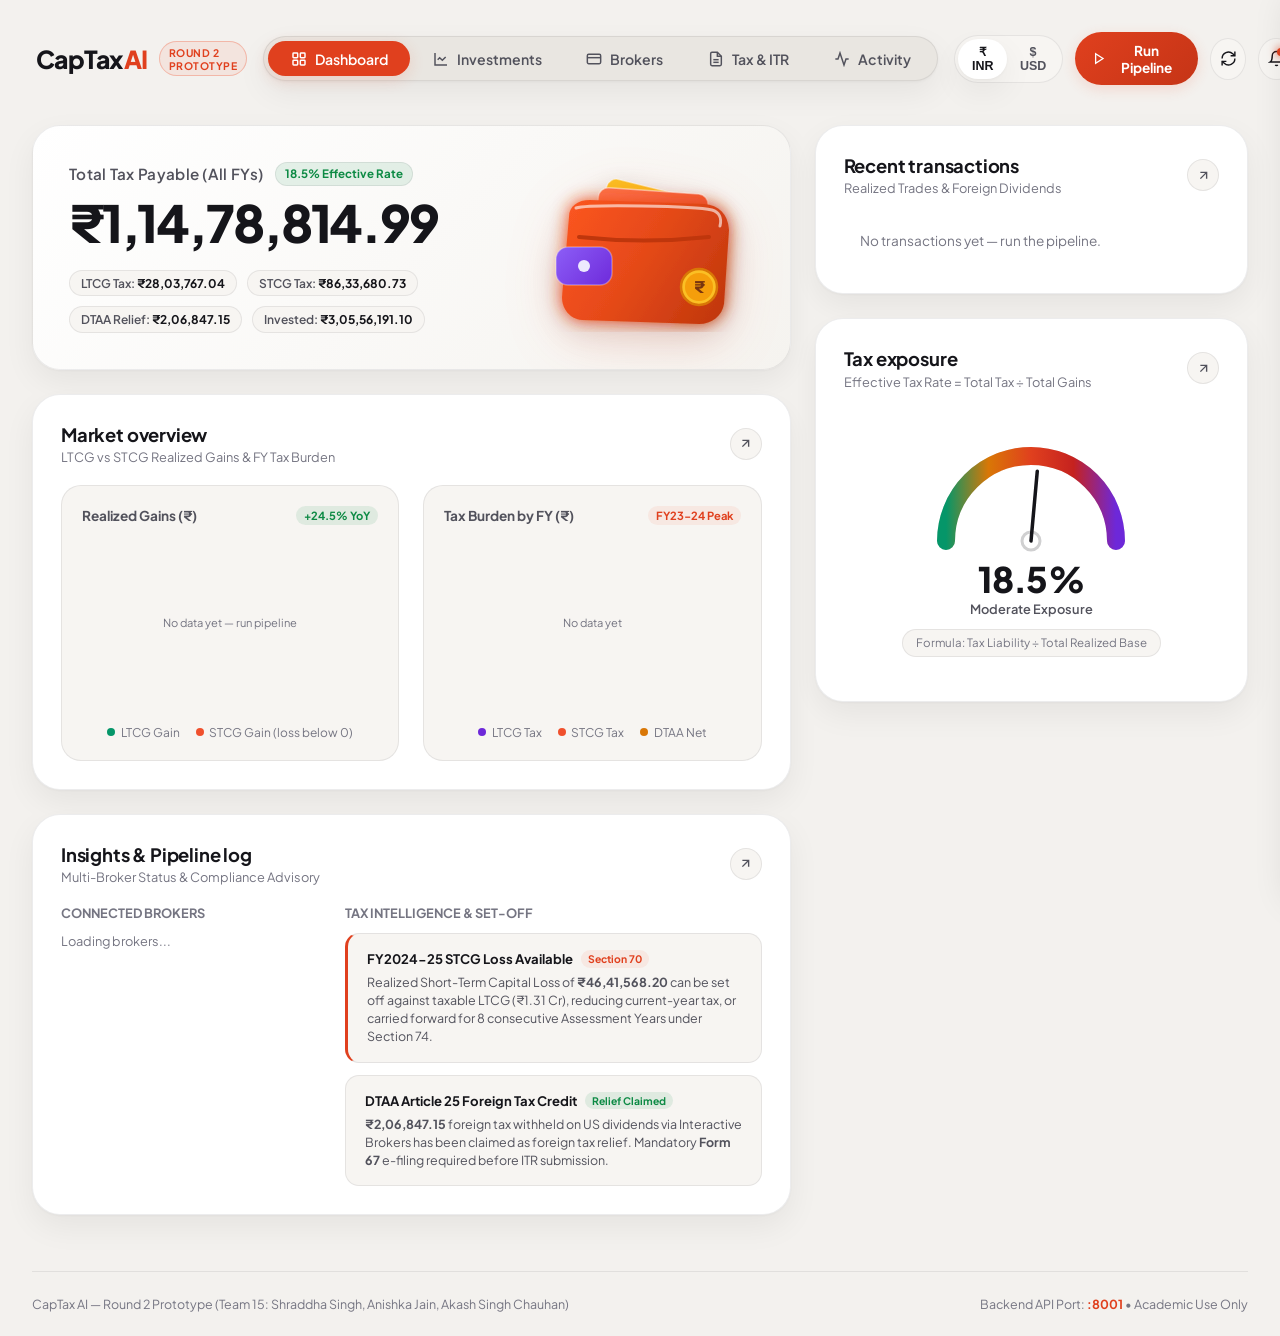
==== commit f40ae821: "fix(hero): light-mode premium overhaul — copper-gold/graphite palettes, UV fix, crisp cards, slim ar" ====
--- a/frontend/index.html
+++ b/frontend/index.html
@@ -256,6 +256,45 @@
       justify-content: center;
       cursor: pointer;
       user-select: none;
+      transition: border-color 150ms ease, background 150ms ease;
+    }
+    .avatar-chip:hover {
+      border-color: var(--accent);
+      background: var(--bg-card-hover);
+    }
+    .user-dropdown {
+      position: absolute;
+      top: 50px;
+      right: 0;
+      background: var(--bg-card);
+      border: 1px solid var(--border-subtle);
+      border-radius: var(--radius-md);
+      padding: 0.75rem;
+      box-shadow: var(--shadow-card);
+      min-width: 190px;
+      z-index: 100;
+      display: none;
+    }
+    .user-dropdown.active {
+      display: block;
+    }
+
+    /* Global Colour Semantics — Step 5 */
+    .brand-name {
+      color: var(--brand-name) !important;
+      font-weight: 600;
+    }
+    .money-profit {
+      color: var(--profit) !important;
+      font-weight: 600;
+    }
+    .money-loss {
+      color: var(--loss) !important;
+      font-weight: 600;
+    }
+    .money-neutral {
+      color: var(--neutral) !important;
+      font-weight: 600;
     }
 
     /* Currency Toggle */
@@ -1461,8 +1500,23 @@
           <svg width="17" height="17" viewBox="0 0 24 24" fill="none" stroke="currentColor" stroke-width="2"><circle cx="12" cy="12" r="3"></circle><path d="M19.4 15a1.65 1.65 0 0 0 .33 1.82l.06.06a2 2 0 0 1 0 2.83 2 2 0 0 1-2.83 0l-.06-.06a1.65 1.65 0 0 0-1.82-.33 1.65 1.65 0 0 0-1 1.51V21a2 2 0 0 1-2 2 2 2 0 0 1-2-2v-.09A1.65 1.65 0 0 0 9 19.4a1.65 1.65 0 0 0-1.82.33l-.06.06a2 2 0 0 1-2.83 0 2 2 0 0 1 0-2.83l.06-.06a1.65 1.65 0 0 0 .33-1.82 1.65 1.65 0 0 0-1.51-1H3a2 2 0 0 1-2-2 2 2 0 0 1 2-2h.09A1.65 1.65 0 0 0 4.6 9a1.65 1.65 0 0 0-.33-1.82l-.06-.06a2 2 0 0 1 0-2.83 2 2 0 0 1 2.83 0l.06.06a1.65 1.65 0 0 0 1.82.33H9a1.65 1.65 0 0 0 1-1.51V3a2 2 0 0 1 2-2 2 2 0 0 1 2 2v.09a1.65 1.65 0 0 0 1 1.51 1.65 1.65 0 0 0 1.82-.33l.06-.06a2 2 0 0 1 2.83 0 2 2 0 0 1 0 2.83l-.06.06a1.65 1.65 0 0 0-.33 1.82V9a1.65 1.65 0 0 0 1.51 1H21a2 2 0 0 1 2 2 2 2 0 0 1-2 2h-.09a1.65 1.65 0 0 0-1.51 1z"></path></svg>
         </button>
 
-        <!-- User Avatar -->
-        <div class="avatar-chip" title="Akash Singh Chauhan (Frontend &amp; QA Lead)">AC</div>
+        <!-- User Avatar & Dropdown -->
+        <div class="avatar-chip-container" style="position: relative;">
+          <div class="avatar-chip" id="avatarChip" title="Account Menu" onclick="toggleUserDropdown(event)">AC</div>
+          <div class="user-dropdown" id="userDropdown">
+            <div style="font-size: 0.75rem; color: var(--text-muted); margin-bottom: 0.2rem; text-transform: uppercase; letter-spacing: 0.05em; font-weight: 600;">Signed in as</div>
+            <div style="font-size: 0.9rem; font-weight: 700; color: var(--text-primary); margin-bottom: 0.75rem;" id="userDisplayId">admin</div>
+            <hr style="border: 0; border-top: 1px solid var(--border-subtle); margin-bottom: 0.5rem;" />
+            <a href="/" style="display: flex; align-items: center; gap: 0.5rem; font-size: 0.84rem; color: var(--text-secondary); text-decoration: none; padding: 0.4rem 0.5rem; border-radius: var(--radius-sm); margin-bottom: 0.25rem;">
+              <svg width="14" height="14" viewBox="0 0 24 24" fill="none" stroke="currentColor" stroke-width="2"><path d="M3 9l9-7 9 7v11a2 2 0 0 1-2 2H5a2 2 0 0 1-2-2z"></path><polyline points="9 22 9 12 15 12 15 22"></polyline></svg>
+              Landing Page
+            </a>
+            <button onclick="handleLogout()" style="width: 100%; display: flex; align-items: center; gap: 0.5rem; text-align: left; background: none; border: none; font-size: 0.84rem; color: var(--negative); font-weight: 600; cursor: pointer; padding: 0.4rem 0.5rem; border-radius: var(--radius-sm);">
+              <svg width="14" height="14" viewBox="0 0 24 24" fill="none" stroke="currentColor" stroke-width="2"><path d="M9 21H5a2 2 0 0 1-2-2V5a2 2 0 0 1 2-2h4"></path><polyline points="16 17 21 12 16 7"></polyline><line x1="21" y1="12" x2="9" y2="12"></line></svg>
+              Log out
+            </button>
+          </div>
+        </div>
       </div>
     </header>
 
@@ -2159,13 +2213,57 @@
     };
 
     // Initialize on window load
-    window.addEventListener('DOMContentLoaded', () => {
+    window.addEventListener('DOMContentLoaded', async () => {
       document.getElementById('settingsApiBase').value = STATE.apiBase;
       updateCurrencyButtons();
       updateThemeButtons();
+
+      // Auth Check for Protected App Area
+      try {
+        const authRes = await fetch(getApiUrl('/auth/me'), {
+          credentials: 'include',
+          headers: { 'Accept': 'application/json' }
+        });
+        if (!authRes.ok && authRes.status === 401) {
+          const next = encodeURIComponent(window.location.pathname || '/app');
+          window.location.replace(`/login?next=${next}`);
+          return;
+        }
+        if (authRes.ok) {
+          const uData = await authRes.json();
+          const disp = document.getElementById('userDisplayId');
+          if (disp && uData.id) disp.textContent = uData.id;
+        }
+      } catch (err) {
+        console.warn('Auth check skipped (backend unreachable or offline):', err);
+      }
+
       checkBackendHealth();
       loadAllBackendData();
     });
+
+    function toggleUserDropdown(event) {
+      if (event) event.stopPropagation();
+      const dd = document.getElementById('userDropdown');
+      if (dd) dd.classList.toggle('active');
+    }
+
+    window.addEventListener('click', () => {
+      const dd = document.getElementById('userDropdown');
+      if (dd) dd.classList.remove('active');
+    });
+
+    async function handleLogout() {
+      try {
+        await fetch(getApiUrl('/auth/logout'), {
+          method: 'POST',
+          credentials: 'include'
+        });
+      } catch (e) {
+        console.error('Logout error:', e);
+      }
+      window.location.replace('/');
+    }
 
     // =========================================================================
     // THEME MANAGEMENT (LIGHT / DARK / SYSTEM)
@@ -2228,6 +2326,40 @@
     // =========================================================================
     function getApiUrl(endpoint) {
       return STATE.apiBase.replace(/\/$/, '') + (endpoint.startsWith('/') ? endpoint : '/' + endpoint);
+    }
+
+    async function apiFetch(endpoint, options = {}) {
+      const url = getApiUrl(endpoint);
+      const res = await fetch(url, {
+        ...options,
+        credentials: 'include',
+        headers: {
+          'Accept': 'application/json',
+          ...(options.headers || {})
+        }
+      });
+      if (res.status === 401) {
+        showToast('Session expired — please log in again', 'error');
+        const next = encodeURIComponent(window.location.pathname || '/app');
+        setTimeout(() => window.location.replace(`/login?next=${next}`), 1200);
+        throw new Error('Unauthorized — session expired');
+      }
+      return res;
+    }
+
+    function renderBrand(name) {
+      return `<span class="brand-name">${name}</span>`;
+    }
+
+    function renderMoney(val, isTaxOrWithheld = false) {
+      const n = Number(val) || 0;
+      if (isTaxOrWithheld || n === 0) {
+        return `<span class="money-neutral">${formatNumber(n)}</span>`;
+      }
+      if (n > 0) {
+        return `<span class="money-profit">+ ${formatNumber(n)}</span>`;
+      }
+      return `<span class="money-loss">− ${formatNumber(Math.abs(n))}</span>`;
     }
 
     function formatNumber(num, isCurrency = true) {
@@ -2287,13 +2419,13 @@
 
       try {
         const [taxRes, dtaaRes, portRes, brokerRes, holdRes, txRes, repRes] = await Promise.allSettled([
-          fetch(getApiUrl('/data/tax-summary')).then(r => r.ok ? r.json() : []),
-          fetch(getApiUrl('/data/dtaa-relief')).then(r => r.ok ? r.json() : []),
-          fetch(getApiUrl('/data/portfolio')).then(r => r.ok ? r.json() : {}),
-          fetch(getApiUrl('/data/brokers')).then(r => r.ok ? r.json() : []),
-          fetch(getApiUrl('/data/holdings')).then(r => r.ok ? r.json() : []),
-          fetch(getApiUrl('/data/recent-transactions')).then(r => r.ok ? r.json() : []),
-          fetch(getApiUrl('/data/disclosure-summary')).then(r => r.ok ? r.json() : { report: '' }),
+          apiFetch('/data/tax-summary').then(r => r.ok ? r.json() : []),
+          apiFetch('/data/dtaa-relief').then(r => r.ok ? r.json() : []),
+          apiFetch('/data/portfolio').then(r => r.ok ? r.json() : {}),
+          apiFetch('/data/brokers').then(r => r.ok ? r.json() : []),
+          apiFetch('/data/holdings').then(r => r.ok ? r.json() : []),
+          apiFetch('/data/recent-transactions').then(r => r.ok ? r.json() : []),
+          apiFetch('/data/disclosure-summary').then(r => r.ok ? r.json() : { report: '' }),
         ]);
 
         STATE.taxSummary = taxRes.status === 'fulfilled' ? taxRes.value : [];
@@ -2920,7 +3052,7 @@
       const startTime = performance.now();
 
       try {
-        const res = await fetch(getApiUrl('/pipeline/run'), { method: 'POST' });
+        const res = await apiFetch('/pipeline/run', { method: 'POST' });
         if (!res.ok) throw new Error(await res.text());
         const data = await res.json();
         
--- a/frontend/styles/theme.css
+++ b/frontend/styles/theme.css
@@ -63,6 +63,12 @@
 
   --blue: #38BDF8;
   --blue-subtle: rgba(56, 189, 248, 0.15);
+
+  /* Global Colour Semantics — Step 5 */
+  --brand-name: #4DA3FF;      /* broker / platform / security / company names */
+  --profit:     #3DDC97;      /* gains, dividends received, credits */
+  --loss:       #FF4D5E;      /* losses, negative STCG/LTCG */
+  --neutral:    #FFFFFF;      /* zero / informational values */
 
   /* Charts & Visualizations */
   --chart-1: #F0502D;          /* STCG / Accent Orange */
@@ -132,6 +138,12 @@
   --blue: #0369A1;             /* 5.0:1 on light surface */
   --blue-subtle: rgba(3, 105, 161, 0.1);
 
+  /* Global Colour Semantics — Step 5 */
+  --brand-name: #1F6FEB;      /* broker / platform / security / company names */
+  --profit:     #12A150;      /* gains, dividends received, credits */
+  --loss:       #D93025;      /* losses, negative STCG/LTCG */
+  --neutral:    #15151A;      /* zero / informational — same as --text-primary */
+
   /* Charts & Visualizations */
   --chart-1: #F0502D;          /* STCG / Orange */
   --chart-2: #D97706;          /* DTAA / Warm Amber */
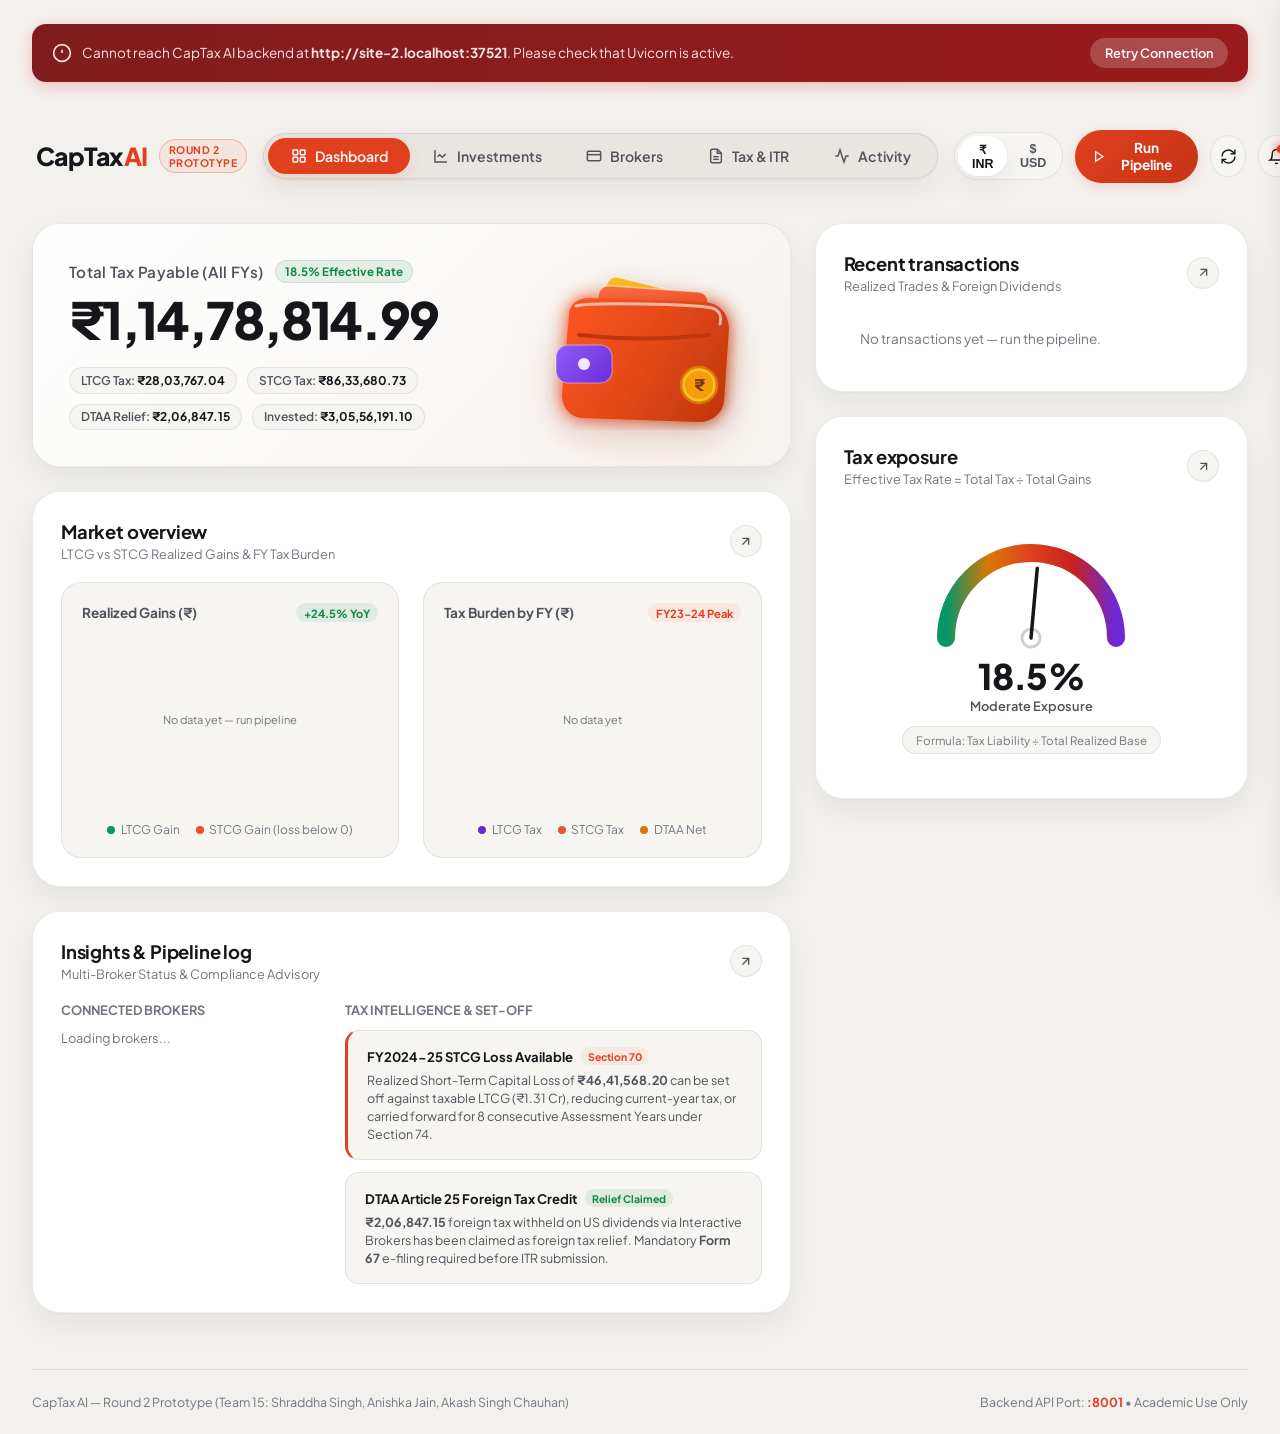
==== commit 362b4935: "feat(frontend): optimize backend health checks with dedicated health probe" ====
--- a/frontend/index.html
+++ b/frontend/index.html
@@ -2397,8 +2397,13 @@
     // =========================================================================
     async function checkBackendHealth(showToasts = false) {
       try {
-        const res = await fetch(getApiUrl('/'), { method: 'GET', signal: AbortSignal.timeout(3000) });
-        if (res.ok) {
+        let res;
+        try {
+          res = await fetch(getApiUrl('/api/health'), { method: 'GET', signal: AbortSignal.timeout(3000) });
+        } catch (_) {
+          res = await fetch(getApiUrl('/'), { method: 'GET', signal: AbortSignal.timeout(3000) });
+        }
+        if (res && res.ok) {
           document.getElementById('offlineBanner').classList.remove('active');
           if (showToasts) showToast('Connected to CapTax AI backend (:8001)', 'success');
           return true;
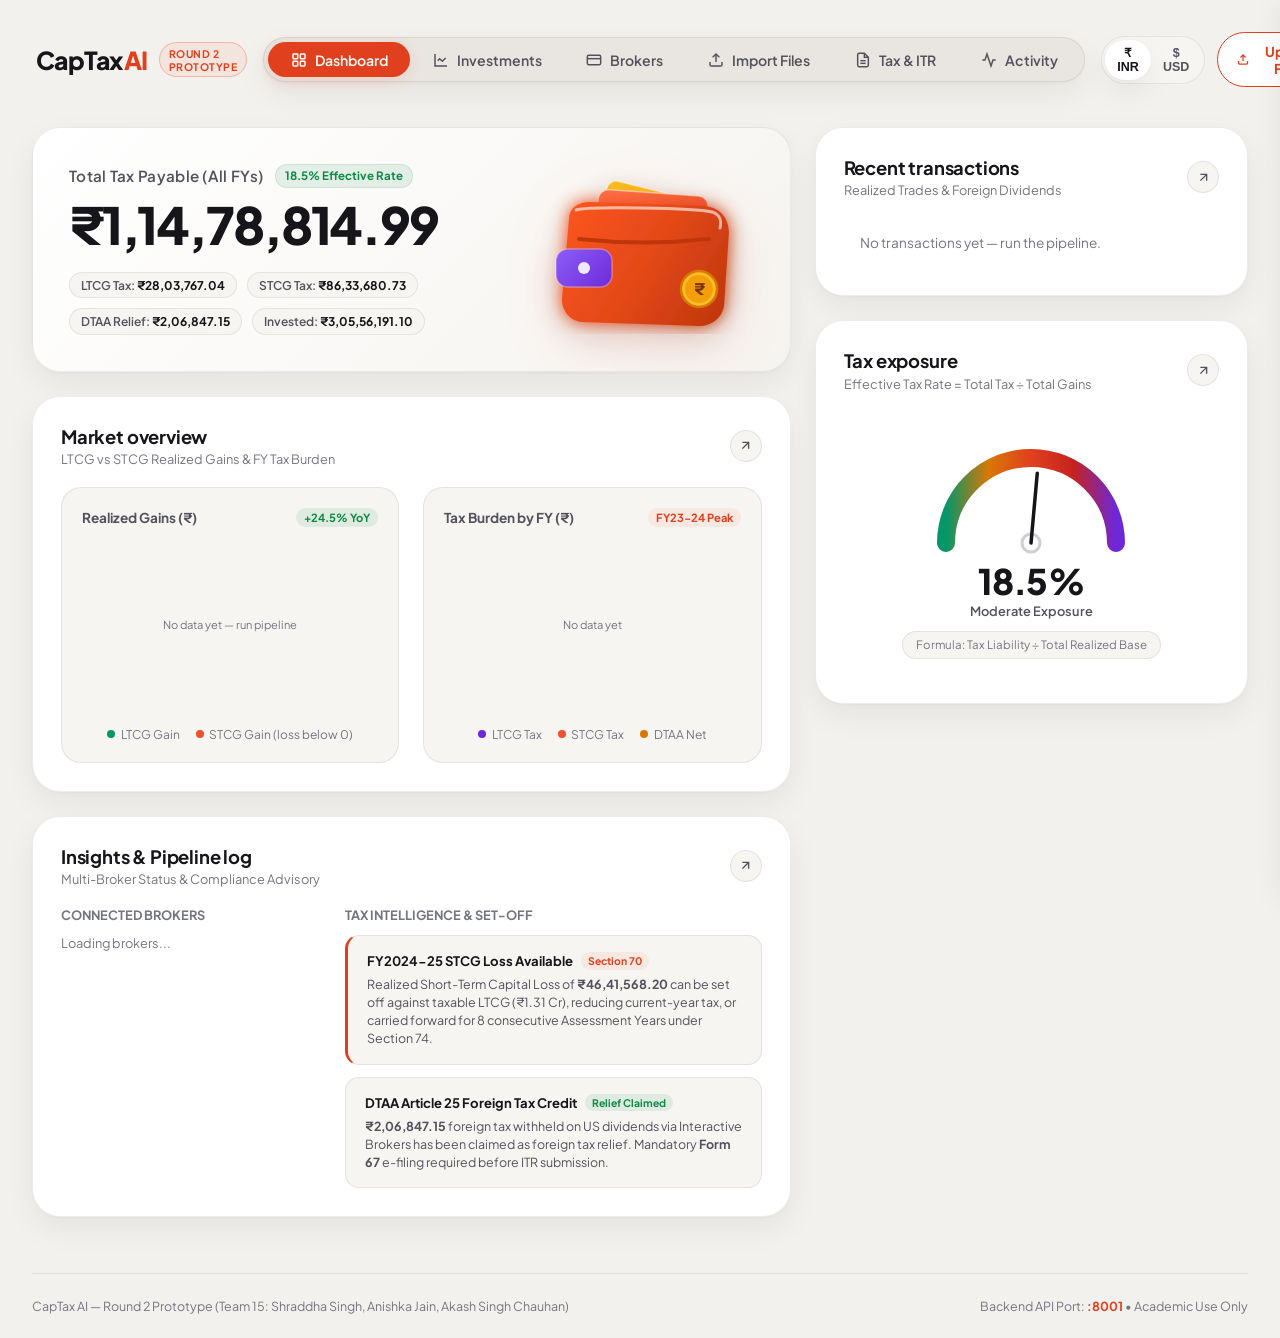
==== commit 1d3e9aaa: "feat: complete guided statement import flow, honest product surface, and verification suite" ====
--- a/frontend/index.html
+++ b/frontend/index.html
@@ -1405,6 +1405,140 @@
       color: var(--text-muted);
     }
 
+    /* Guided Import Stepper & Wizard Styles */
+    .wizard-stepper {
+      display: flex;
+      align-items: center;
+      justify-content: space-between;
+      margin-bottom: 2rem;
+      padding: 0 1rem;
+      position: relative;
+    }
+    .wizard-stepper::before {
+      content: '';
+      position: absolute;
+      top: 18px;
+      left: 3rem;
+      right: 3rem;
+      height: 2px;
+      background: var(--border-subtle);
+      z-index: 1;
+    }
+    .wizard-step-node {
+      display: flex;
+      flex-direction: column;
+      align-items: center;
+      gap: 0.4rem;
+      position: relative;
+      z-index: 2;
+      cursor: pointer;
+    }
+    .wizard-step-circle {
+      width: 36px;
+      height: 36px;
+      border-radius: 50%;
+      background: var(--bg-card-inset);
+      border: 2px solid var(--border-subtle);
+      color: var(--text-muted);
+      font-weight: 700;
+      font-size: 0.85rem;
+      display: grid;
+      place-items: center;
+      transition: all 0.2s ease;
+    }
+    .wizard-step-node.active .wizard-step-circle {
+      background: var(--accent);
+      border-color: var(--accent);
+      color: #fff;
+      box-shadow: 0 0 12px var(--accent-glow);
+    }
+    .wizard-step-node.completed .wizard-step-circle {
+      background: var(--profit);
+      border-color: var(--profit);
+      color: #fff;
+    }
+    .wizard-step-label {
+      font-size: 0.75rem;
+      font-weight: 600;
+      color: var(--text-muted);
+      white-space: nowrap;
+    }
+    .wizard-step-node.active .wizard-step-label {
+      color: var(--text-primary);
+      font-weight: 700;
+    }
+    .wizard-step-node.completed .wizard-step-label {
+      color: var(--profit);
+    }
+
+    /* Dropzone */
+    .import-dropzone {
+      border: 2px dashed var(--border-hover);
+      border-radius: var(--radius-xl);
+      padding: 3rem 2rem;
+      text-align: center;
+      background: var(--bg-card-inset);
+      cursor: pointer;
+      transition: all 0.2s ease;
+      display: flex;
+      flex-direction: column;
+      align-items: center;
+      gap: 1rem;
+    }
+    .import-dropzone:hover, .import-dropzone.dragover {
+      border-color: var(--accent);
+      background: var(--accent-subtle);
+    }
+    .dropzone-icon {
+      width: 58px;
+      height: 58px;
+      border-radius: 50%;
+      background: var(--bg-card);
+      border: 1px solid var(--border-subtle);
+      display: grid;
+      place-items: center;
+      color: var(--accent);
+    }
+
+    /* Staged File Cards */
+    .staged-file-card {
+      display: flex;
+      align-items: center;
+      justify-content: space-between;
+      padding: 0.85rem 1.15rem;
+      background: var(--bg-card-inset);
+      border: 1px solid var(--border-subtle);
+      border-radius: var(--radius-md);
+      margin-top: 0.75rem;
+    }
+
+    /* Mapping Grid */
+    .mapping-grid {
+      display: grid;
+      grid-template-columns: repeat(auto-fill, minmax(280px, 1fr));
+      gap: 1rem;
+    }
+    .mapping-card {
+      background: var(--bg-card-inset);
+      border: 1px solid var(--border-subtle);
+      border-radius: var(--radius-md);
+      padding: 1rem;
+      display: flex;
+      flex-direction: column;
+      gap: 0.5rem;
+    }
+    .mapping-card.required {
+      border-left: 3px solid var(--accent);
+    }
+
+    /* Problem Row */
+    .problem-table-wrapper {
+      max-height: 280px;
+      overflow-y: auto;
+      border: 1px solid var(--border-subtle);
+      border-radius: var(--radius-md);
+    }
+
     /* Responsive Queries */
     @media (max-width: 1024px) {
       .dashboard-grid { grid-template-columns: 1fr; }
@@ -1461,6 +1595,10 @@
           <svg width="16" height="16" viewBox="0 0 24 24" fill="none" stroke="currentColor" stroke-width="2.2"><rect x="2" y="5" width="20" height="14" rx="2"></rect><line x1="2" y1="10" x2="22" y2="10"></line></svg>
           Brokers
         </button>
+        <button class="nav-pill" id="tab-import" onclick="switchTab('import')">
+          <svg width="16" height="16" viewBox="0 0 24 24" fill="none" stroke="currentColor" stroke-width="2.2"><path d="M21 15v4a2 2 0 0 1-2 2H5a2 2 0 0 1-2-2v-4"></path><polyline points="17 8 12 3 7 8"></polyline><line x1="12" y1="3" x2="12" y2="15"></line></svg>
+          Import Files
+        </button>
         <button class="nav-pill" id="tab-tax" onclick="switchTab('tax')">
           <svg width="16" height="16" viewBox="0 0 24 24" fill="none" stroke="currentColor" stroke-width="2.2"><path d="M14 2H6a2 2 0 0 0-2 2v16a2 2 0 0 0 2 2h12a2 2 0 0 0 2-2V8z"></path><polyline points="14 2 14 8 20 8"></polyline><line x1="16" y1="13" x2="8" y2="13"></line><line x1="16" y1="17" x2="8" y2="17"></line></svg>
           Tax &amp; ITR
@@ -1478,6 +1616,12 @@
           <button class="curr-btn active" id="btnCurrINR" onclick="setCurrency('INR')">₹ INR</button>
           <button class="curr-btn" id="btnCurrUSD" onclick="setCurrency('USD')">$ USD</button>
         </div>
+
+        <!-- Upload Files Action Button -->
+        <button class="btn-run-pipeline" onclick="switchTab('import')" style="background: var(--bg-card); border: 1px solid var(--accent); color: var(--accent); box-shadow: none;">
+          <svg width="15" height="15" viewBox="0 0 24 24" fill="none" stroke="currentColor" stroke-width="2.5"><path d="M21 15v4a2 2 0 0 1-2 2H5a2 2 0 0 1-2-2v-4"></path><polyline points="17 8 12 3 7 8"></polyline><line x1="12" y1="3" x2="12" y2="15"></line></svg>
+          <span>Upload Files</span>
+        </button>
 
         <!-- Run Pipeline Header Action -->
         <button class="btn-run-pipeline" id="headerRunPipelineBtn" onclick="triggerPipelineRun()">
@@ -1811,13 +1955,33 @@
       <div class="card" style="margin-bottom: 1.5rem;">
         <div class="card-header-bar">
           <div>
-            <div class="card-title">Connected Broker Accounts</div>
-            <div class="card-sub">Multi-broker trade normalization &amp; corporate actions sync</div>
-          </div>
-          <button class="btn-run-pipeline" onclick="triggerPipelineRun()">
-            <svg width="15" height="15" viewBox="0 0 24 24" fill="none" stroke="currentColor" stroke-width="2.5"><polyline points="23 4 23 10 17 10"></polyline><polyline points="1 20 1 14 7 14"></polyline><path d="M3.51 9a9 9 0 0 1 14.85-3.36L23 10M1 14l4.64 4.36A9 9 0 0 0 20.49 15"></path></svg>
-            Sync All Brokers
-          </button>
+            <div class="card-title">Broker Statements &amp; Accounts</div>
+            <div class="card-sub">Multi-broker statement ingestion, normalization &amp; corporate actions sync</div>
+          </div>
+          <div style="display: flex; gap: 0.75rem; align-items: center; flex-wrap: wrap;">
+            <button class="btn-run-pipeline" onclick="switchTab('import')" style="background: var(--bg-card); border: 1px solid var(--accent); color: var(--accent); box-shadow: none;">
+              <svg width="15" height="15" viewBox="0 0 24 24" fill="none" stroke="currentColor" stroke-width="2.5"><path d="M21 15v4a2 2 0 0 1-2 2H5a2 2 0 0 1-2-2v-4"></path><polyline points="17 8 12 3 7 8"></polyline><line x1="12" y1="3" x2="12" y2="15"></line></svg>
+              Upload Statements
+            </button>
+            <button class="btn-run-pipeline" onclick="triggerPipelineRun()">
+              <svg width="15" height="15" viewBox="0 0 24 24" fill="none" stroke="currentColor" stroke-width="2.5"><polyline points="23 4 23 10 17 10"></polyline><polyline points="1 20 1 14 7 14"></polyline><path d="M3.51 9a9 9 0 0 1 14.85-3.36L23 10M1 14l4.64 4.36A9 9 0 0 0 20.49 15"></path></svg>
+              Sync All Brokers
+            </button>
+          </div>
+        </div>
+
+        <!-- Active Dataset Status Banner -->
+        <div id="datasetStatusBanner" style="margin-bottom: 1.25rem; padding: 1rem 1.25rem; border-radius: var(--radius-md); background: var(--bg-card-inset); border: 1px solid var(--border-subtle); display: flex; align-items: center; justify-content: space-between; gap: 1rem; flex-wrap: wrap;">
+          <div style="display: flex; align-items: center; gap: 0.75rem;">
+            <span class="hero-tag" id="datasetBadge" style="background: var(--warning-subtle); color: var(--warning); border-color: var(--warning);">Sample Data</span>
+            <div style="font-size: 0.85rem; color: var(--text-secondary);" id="datasetDescription">
+              Showing 540 synthetic demo trades across 4 sample brokers. Upload your own statements to compute personalized capital gains.
+            </div>
+          </div>
+          <div style="display: flex; gap: 0.5rem;" id="datasetActionBtns">
+            <button class="btn-secondary" onclick="switchTab('import')" style="padding: 0.4rem 0.9rem; font-size: 0.8rem; cursor: pointer;">Upload Statements →</button>
+            <button class="btn-secondary" id="btnResetSample" onclick="resetToSampleData()" style="padding: 0.4rem 0.9rem; font-size: 0.8rem; cursor: pointer; display: none;">Reset to Sample</button>
+          </div>
         </div>
 
         <div style="display: grid; grid-template-columns: repeat(auto-fit, minmax(280px, 1fr)); gap: 1.25rem;" id="brokersCardsGrid">
@@ -1850,6 +2014,333 @@
     </section>
 
     <!-- ======================================================================
+         PAGE: GUIDED STATEMENT IMPORT WIZARD
+         ====================================================================== -->
+    <section class="page-section" id="page-import">
+      <div class="card" style="margin-bottom: 1.5rem;">
+        <!-- Header -->
+        <div class="card-header-bar" style="margin-bottom: 1.5rem;">
+          <div>
+            <div class="card-title">Import Trade Statements</div>
+            <div class="card-sub">Upload CSV, Excel, PDF, TXT or camera photos with smart schema mapping</div>
+          </div>
+          <div style="display: flex; gap: 0.5rem;">
+            <button class="btn-secondary" onclick="resetImportWizard()" style="padding: 0.4rem 0.9rem; font-size: 0.8rem; cursor: pointer;">New Import</button>
+            <button class="btn-secondary" onclick="switchTab('brokers')" style="padding: 0.4rem 0.9rem; font-size: 0.8rem; cursor: pointer;">← Brokers</button>
+          </div>
+        </div>
+
+        <!-- 5-Step Stepper -->
+        <div class="wizard-stepper">
+          <div class="wizard-step-node active" id="step-node-1" onclick="goToStep(1)">
+            <div class="wizard-step-circle">1</div>
+            <div class="wizard-step-label">Upload Files</div>
+          </div>
+          <div class="wizard-step-node" id="step-node-2" onclick="goToStep(2)">
+            <div class="wizard-step-circle">2</div>
+            <div class="wizard-step-label">Preview &amp; Sheet</div>
+          </div>
+          <div class="wizard-step-node" id="step-node-3" onclick="goToStep(3)">
+            <div class="wizard-step-circle">3</div>
+            <div class="wizard-step-label">Map Columns</div>
+          </div>
+          <div class="wizard-step-node" id="step-node-4" onclick="goToStep(4)">
+            <div class="wizard-step-circle">4</div>
+            <div class="wizard-step-label">Validate Rows</div>
+          </div>
+          <div class="wizard-step-node" id="step-node-5" onclick="goToStep(5)">
+            <div class="wizard-step-circle">5</div>
+            <div class="wizard-step-label">Confirm &amp; Compute</div>
+          </div>
+        </div>
+
+        <!-- Hidden File Inputs -->
+        <input type="file" id="filePickerNormal" multiple accept=".csv,.xlsx,.xls,.pdf,.txt,image/*" style="display: none;" onchange="handleFileInputChange(event)" />
+        <input type="file" id="filePickerCamera" accept="image/*" capture="environment" style="display: none;" onchange="handleFileInputChange(event)" />
+
+        <!-- ================================================================
+             STEP 1: Upload & Capture
+             ================================================================ -->
+        <div class="wizard-view" id="wizard-view-1">
+          <div class="import-dropzone" id="importDropzone" onclick="document.getElementById('filePickerNormal').click()">
+            <div class="dropzone-icon">
+              <svg width="28" height="28" viewBox="0 0 24 24" fill="none" stroke="currentColor" stroke-width="2"><path d="M21 15v4a2 2 0 0 1-2 2H5a2 2 0 0 1-2-2v-4"></path><polyline points="17 8 12 3 7 8"></polyline><line x1="12" y1="3" x2="12" y2="15"></line></svg>
+            </div>
+            <div>
+              <div style="font-size: 1.05rem; font-weight: 700; color: var(--text-primary); margin-bottom: 0.35rem;">
+                Drop trade statement files here or browse
+              </div>
+              <div style="font-size: 0.82rem; color: var(--text-secondary);">
+                Supports CSV, Excel (.xlsx, .xls), PDF, plain text &amp; statement photos
+              </div>
+            </div>
+            <div style="display: flex; gap: 0.75rem; flex-wrap: wrap;" onclick="event.stopPropagation()">
+              <button type="button" class="btn-run-pipeline" onclick="document.getElementById('filePickerNormal').click()">
+                <svg width="15" height="15" viewBox="0 0 24 24" fill="none" stroke="currentColor" stroke-width="2.5"><path d="M21 15v4a2 2 0 0 1-2 2H5a2 2 0 0 1-2-2v-4"></path><polyline points="17 8 12 3 7 8"></polyline><line x1="12" y1="3" x2="12" y2="15"></line></svg>
+                Choose Files
+              </button>
+              <button type="button" class="btn-secondary" onclick="document.getElementById('filePickerCamera').click()" style="padding: 0.55rem 1.15rem; border-radius: var(--radius-pill); font-size: 0.85rem; font-weight: 700; display: flex; align-items: center; gap: 0.45rem; cursor: pointer;">
+                <svg width="15" height="15" viewBox="0 0 24 24" fill="none" stroke="currentColor" stroke-width="2"><path d="M23 19a2 2 0 0 1-2 2H3a2 2 0 0 1-2-2V8a2 2 0 0 1 2-2h4l2-3h6l2 3h4a2 2 0 0 1 2 2z"></path><circle cx="12" cy="13" r="4"></circle></svg>
+                Take Photo with Camera
+              </button>
+            </div>
+          </div>
+
+          <!-- Format capabilities strip -->
+          <div style="margin-top: 1.25rem; padding: 0.85rem 1rem; border-radius: var(--radius-md); background: var(--bg-card-inset); border: 1px solid var(--border-subtle); display: flex; align-items: center; justify-content: space-between; flex-wrap: wrap; gap: 0.75rem; font-size: 0.78rem;">
+            <div style="display: flex; align-items: center; gap: 0.5rem; flex-wrap: wrap;">
+              <span style="font-weight: 700; color: var(--text-muted);">SUPPORTED:</span>
+              <span class="hero-sub-pill">CSV</span>
+              <span class="hero-sub-pill">Excel (.xlsx &amp; .xls)</span>
+              <span class="hero-sub-pill">PDF</span>
+              <span class="hero-sub-pill">TXT</span>
+              <span class="hero-sub-pill" id="ocrFormatBadge">PNG/JPG (OCR Active)</span>
+            </div>
+            <div style="color: var(--text-muted);">
+              Limit: <strong>20 MB per file</strong> • Local privacy protected
+            </div>
+          </div>
+
+          <!-- Staged files list -->
+          <div id="stagedFilesContainer" style="margin-top: 1.5rem;">
+            <!-- Populated dynamically -->
+          </div>
+
+          <!-- Next Button -->
+          <div style="margin-top: 1.75rem; display: flex; justify-content: flex-end;">
+            <button class="btn-run-pipeline" id="btnStep1Next" onclick="goToStep(2)" disabled style="opacity: 0.5;">
+              <span>Next: Preview Statement →</span>
+            </button>
+          </div>
+        </div>
+
+        <!-- ================================================================
+             STEP 2: Preview & Worksheet Selector
+             ================================================================ -->
+        <div class="wizard-view" id="wizard-view-2" style="display: none;">
+          <!-- Controls row -->
+          <div style="display: flex; justify-content: space-between; align-items: center; margin-bottom: 1rem; flex-wrap: wrap; gap: 1rem;">
+            <div style="display: flex; align-items: center; gap: 0.75rem;">
+              <label style="font-size: 0.85rem; font-weight: 700; color: var(--text-secondary);">Select File:</label>
+              <select class="form-input" id="previewFileSelect" onchange="onPreviewFileChange()" style="font-size: 0.85rem; padding: 0.4rem 0.8rem; width: auto;">
+                <!-- Populated dynamically -->
+              </select>
+            </div>
+
+            <div style="display: flex; align-items: center; gap: 0.75rem;">
+              <div id="sheetSelectGroup" style="display: none; align-items: center; gap: 0.5rem;">
+                <label style="font-size: 0.85rem; font-weight: 700; color: var(--text-secondary);">Sheet:</label>
+                <select class="form-input" id="previewSheetSelect" onchange="onPreviewSheetChange()" style="font-size: 0.85rem; padding: 0.4rem 0.8rem; width: auto;"></select>
+              </div>
+
+              <div style="display: flex; align-items: center; gap: 0.5rem;">
+                <label style="font-size: 0.85rem; font-weight: 700; color: var(--text-secondary);">Broker:</label>
+                <select class="form-input" id="previewBrokerSelect" onchange="onPreviewBrokerChange()" style="font-size: 0.85rem; padding: 0.4rem 0.8rem; width: auto;">
+                  <option value="Zerodha">Zerodha</option>
+                  <option value="Groww">Groww</option>
+                  <option value="ICICI Direct">ICICI Direct</option>
+                  <option value="Interactive Brokers">Interactive Brokers (US)</option>
+                  <option value="Other">Other / Custom Broker</option>
+                </select>
+              </div>
+            </div>
+          </div>
+
+          <!-- Preview Table -->
+          <div class="table-responsive" style="max-height: 380px; overflow-y: auto; border: 1px solid var(--border-subtle); border-radius: var(--radius-md);">
+            <table class="data-table" id="rawPreviewTable">
+              <thead id="rawPreviewHead"></thead>
+              <tbody id="rawPreviewBody"></tbody>
+            </table>
+          </div>
+          <div style="font-size: 0.75rem; color: var(--text-muted); margin-top: 0.5rem;" id="previewRowCountNotice">
+            Showing first 15 rows of statement
+          </div>
+
+          <!-- Navigation -->
+          <div style="margin-top: 1.5rem; display: flex; justify-content: space-between;">
+            <button class="btn-secondary" onclick="goToStep(1)" style="padding: 0.6rem 1.25rem; border-radius: var(--radius-pill); cursor: pointer;">← Back to Files</button>
+            <button class="btn-run-pipeline" onclick="goToStep(3)">
+              <span>Next: Map Columns →</span>
+            </button>
+          </div>
+        </div>
+
+        <!-- ================================================================
+             STEP 3: Column Mapping
+             ================================================================ -->
+        <div class="wizard-view" id="wizard-view-3" style="display: none;">
+          <div style="margin-bottom: 1.25rem; padding: 0.85rem 1rem; border-radius: var(--radius-md); background: var(--accent-subtle); border: 1px solid var(--border-accent); display: flex; align-items: center; justify-content: space-between;">
+            <div style="font-size: 0.85rem; color: var(--accent); font-weight: 600;" id="mappingAutoDetectNotice">
+              Auto-detected broker columns. Review and verify mappings below.
+            </div>
+            <button class="btn-secondary" onclick="autoDetectCurrentFileMapping()" style="padding: 0.35rem 0.8rem; font-size: 0.75rem; cursor: pointer;">Re-detect</button>
+          </div>
+
+          <div style="font-size: 0.8rem; font-weight: 700; color: var(--text-muted); text-transform: uppercase; margin-bottom: 0.75rem;">
+            Required Fields (5 required for tax calculation)
+          </div>
+          <div class="mapping-grid" id="requiredMappingGrid" style="margin-bottom: 1.5rem;">
+            <!-- Populated via JS -->
+          </div>
+
+          <div style="font-size: 0.8rem; font-weight: 700; color: var(--text-muted); text-transform: uppercase; margin-bottom: 0.75rem;">
+            Optional &amp; Audit Fields
+          </div>
+          <div class="mapping-grid" id="optionalMappingGrid">
+            <!-- Populated via JS -->
+          </div>
+
+          <!-- Navigation -->
+          <div style="margin-top: 1.75rem; display: flex; justify-content: space-between;">
+            <button class="btn-secondary" onclick="goToStep(2)" style="padding: 0.6rem 1.25rem; border-radius: var(--radius-pill); cursor: pointer;">← Back to Preview</button>
+            <button class="btn-run-pipeline" onclick="submitMappingAndValidate()">
+              <span>Validate &amp; Inspect Rows →</span>
+            </button>
+          </div>
+        </div>
+
+        <!-- ================================================================
+             STEP 4: Validation & Row Problem Inspector
+             ================================================================ -->
+        <div class="wizard-view" id="wizard-view-4" style="display: none;">
+          <!-- Validation Summary Badges -->
+          <div style="display: grid; grid-template-columns: repeat(auto-fit, minmax(200px, 1fr)); gap: 1rem; margin-bottom: 1.5rem;" id="validationSummaryGrid">
+            <!-- Populated via JS -->
+          </div>
+
+          <!-- Problems Inspector -->
+          <div id="validationProblemsContainer" style="display: none; margin-bottom: 1.5rem;">
+            <div style="display: flex; justify-content: space-between; align-items: center; margin-bottom: 0.75rem;">
+              <div style="font-size: 0.88rem; font-weight: 700; color: var(--negative);">Flagged Row Issues (Must exclude or resolve to continue):</div>
+              <button class="btn-secondary" onclick="excludeAllProblemRows()" style="padding: 0.35rem 0.8rem; font-size: 0.78rem; color: var(--negative); border-color: var(--negative); cursor: pointer;">
+                Exclude All Problem Rows
+              </button>
+            </div>
+            <div class="problem-table-wrapper">
+              <table class="data-table" id="problemRowsTable">
+                <thead>
+                  <tr>
+                    <th>Row #</th>
+                    <th>Field</th>
+                    <th>Raw Value</th>
+                    <th>Issue</th>
+                    <th>Action</th>
+                  </tr>
+                </thead>
+                <tbody id="problemRowsTableBody"></tbody>
+              </table>
+            </div>
+          </div>
+
+          <!-- Valid Trades Sample Table -->
+          <div>
+            <div style="font-size: 0.88rem; font-weight: 700; color: var(--text-primary); margin-bottom: 0.75rem;">
+              Validated Trades Ready for Ingestion
+            </div>
+            <div class="table-responsive" style="max-height: 280px; overflow-y: auto; border: 1px solid var(--border-subtle); border-radius: var(--radius-md);">
+              <table class="data-table" id="validatedRowsTable">
+                <thead>
+                  <tr>
+                    <th>Row #</th>
+                    <th>Symbol</th>
+                    <th>Date</th>
+                    <th>Side</th>
+                    <th class="num">Qty</th>
+                    <th class="num">Price</th>
+                    <th>Status</th>
+                  </tr>
+                </thead>
+                <tbody id="validatedRowsTableBody"></tbody>
+              </table>
+            </div>
+          </div>
+
+          <!-- Navigation -->
+          <div style="margin-top: 1.75rem; display: flex; justify-content: space-between;">
+            <button class="btn-secondary" onclick="goToStep(3)" style="padding: 0.6rem 1.25rem; border-radius: var(--radius-pill); cursor: pointer;">← Back to Mapping</button>
+            <button class="btn-run-pipeline" id="btnProceedToConfirm" onclick="goToStep(5)">
+              <span>Next: Review &amp; Confirm →</span>
+            </button>
+          </div>
+        </div>
+
+        <!-- ================================================================
+             STEP 5: Review, Confirm & Compute
+             ================================================================ -->
+        <div class="wizard-view" id="wizard-view-5" style="display: none;">
+          <div class="card" style="background: var(--bg-card-inset); border: 1px solid var(--border-subtle); margin-bottom: 1.5rem; padding: 1.5rem;">
+            <div style="font-size: 1.15rem; font-weight: 800; color: var(--text-primary); margin-bottom: 0.5rem;">
+              Ready to Ingest &amp; Run Tax Engine
+            </div>
+            <div style="font-size: 0.85rem; color: var(--text-secondary); margin-bottom: 1.25rem;">
+              Your statements will be consolidated into the unified trade schema, adjusted for corporate actions, matched via FIFO, and evaluated for Schedule CG and DTAA relief.
+            </div>
+
+            <div style="display: grid; grid-template-columns: repeat(auto-fit, minmax(180px, 1fr)); gap: 1rem; margin-bottom: 1.25rem;">
+              <div style="background: var(--bg-card); padding: 1rem; border-radius: var(--radius-md); border: 1px solid var(--border-subtle);">
+                <div style="font-size: 0.75rem; color: var(--text-muted); font-weight: 600;">FILES IN BATCH</div>
+                <div style="font-size: 1.5rem; font-weight: 800; color: var(--text-primary);" id="confirmFileCount">0</div>
+              </div>
+              <div style="background: var(--bg-card); padding: 1rem; border-radius: var(--radius-md); border: 1px solid var(--border-subtle);">
+                <div style="font-size: 0.75rem; color: var(--text-muted); font-weight: 600;">VALID TRADES</div>
+                <div style="font-size: 1.5rem; font-weight: 800; color: var(--profit);" id="confirmRowCount">0</div>
+              </div>
+              <div style="background: var(--bg-card); padding: 1rem; border-radius: var(--radius-md); border: 1px solid var(--border-subtle);">
+                <div style="font-size: 0.75rem; color: var(--text-muted); font-weight: 600;">PROVENANCE AUDIT</div>
+                <div style="font-size: 0.85rem; font-weight: 700; color: var(--text-secondary); margin-top: 0.5rem;">
+                  Source file, sheet &amp; row numbers attached
+                </div>
+              </div>
+            </div>
+
+            <button class="btn-run-pipeline" id="btnConfirmImportBatch" onclick="executeImportConfirmation()" style="padding: 0.75rem 1.5rem; font-size: 0.95rem;">
+              <svg width="17" height="17" viewBox="0 0 24 24" fill="none" stroke="currentColor" stroke-width="2.5"><polyline points="20 6 9 17 4 12"></polyline></svg>
+              <span>Confirm &amp; Run 7-Step Pipeline</span>
+            </button>
+          </div>
+
+          <!-- Live Pipeline Execution Progress Box -->
+          <div id="importPipelineProgressBox" style="display: none; background: var(--bg-card-inset); border: 1px solid var(--border-subtle); border-radius: var(--radius-lg); padding: 1.5rem; margin-bottom: 1.5rem;">
+            <div style="display: flex; align-items: center; gap: 0.75rem; margin-bottom: 1rem;">
+              <div class="spinner" id="importSpinner" style="display: inline-block;"></div>
+              <div style="font-weight: 700; font-size: 0.95rem;" id="importProgressTitle">Executing Tax Pipeline...</div>
+            </div>
+            <div id="importStepLog" style="display: flex; flex-direction: column; gap: 0.5rem; font-size: 0.82rem;">
+              <!-- Populated during execution -->
+            </div>
+          </div>
+
+          <!-- Post-Import Result Summary -->
+          <div id="importSuccessBox" style="display: none; padding: 1.5rem; border-radius: var(--radius-lg); background: var(--positive-subtle); border: 1px solid var(--profit); margin-bottom: 1.5rem;">
+            <div style="font-size: 1.15rem; font-weight: 800; color: var(--profit); margin-bottom: 0.5rem;">
+              ✓ Import Complete &amp; Capital Gains Updated!
+            </div>
+            <div style="font-size: 0.85rem; color: var(--text-primary); margin-bottom: 1.25rem;" id="importSuccessDetails">
+              Your uploaded trades have been successfully processed through the pipeline.
+            </div>
+            <div style="display: flex; gap: 0.75rem; flex-wrap: wrap;">
+              <button class="btn-run-pipeline" onclick="switchTab('tax')">
+                View Schedule CG &amp; FSI →
+              </button>
+              <button class="btn-secondary" onclick="switchTab('dashboard')" style="padding: 0.6rem 1.25rem; border-radius: var(--radius-pill); cursor: pointer;">
+                Open Portfolio Dashboard
+              </button>
+              <button class="btn-secondary" onclick="resetToSampleData()" style="padding: 0.6rem 1.25rem; border-radius: var(--radius-pill); cursor: pointer;">
+                Reset to Sample Data
+              </button>
+            </div>
+          </div>
+
+          <!-- Navigation -->
+          <div style="display: flex; justify-content: flex-start;">
+            <button class="btn-secondary" onclick="goToStep(4)" style="padding: 0.6rem 1.25rem; border-radius: var(--radius-pill); cursor: pointer;">← Back to Validation</button>
+          </div>
+        </div>
+      </div>
+    </section>
+
+    <!-- ======================================================================
          PAGE 4: TAX & ITR VIEW (Schedule CG, Schedule FSI, Report, Flags)
          ====================================================================== -->
     <section class="page-section" id="page-tax">
@@ -2210,6 +2701,12 @@
       recentTransactions: [],
       disclosureReport: '',
       pipelineRunning: false,
+      importBatch: null,
+      importCapabilities: null,
+      importStatus: null,
+      currentStep: 1,
+      selectedFileId: null,
+      validationResult: null,
     };
 
     // Initialize on window load
@@ -2240,6 +2737,9 @@
 
       checkBackendHealth();
       loadAllBackendData();
+      fetchImportStatus();
+      fetchImportCapabilities();
+      initDropzone();
     });
 
     function toggleUserDropdown(event) {
@@ -2397,13 +2897,8 @@
     // =========================================================================
     async function checkBackendHealth(showToasts = false) {
       try {
-        let res;
-        try {
-          res = await fetch(getApiUrl('/api/health'), { method: 'GET', signal: AbortSignal.timeout(3000) });
-        } catch (_) {
-          res = await fetch(getApiUrl('/'), { method: 'GET', signal: AbortSignal.timeout(3000) });
-        }
-        if (res && res.ok) {
+        const res = await fetch(getApiUrl('/'), { method: 'GET', signal: AbortSignal.timeout(3000) });
+        if (res.ok) {
           document.getElementById('offlineBanner').classList.remove('active');
           if (showToasts) showToast('Connected to CapTax AI backend (:8001)', 'success');
           return true;
@@ -3100,6 +3595,776 @@
     }
 
     // =========================================================================
+    // GUIDED STATEMENT IMPORT WIZARD (PHASE 2)
+    // =========================================================================
+    const REQUIRED_UPLOAD_FIELDS = [
+      { key: 'symbol', label: 'Symbol / Ticker', desc: 'Stock or ETF ticker (e.g. INFY, AAPL, RELIANCE)' },
+      { key: 'trade_date', label: 'Trade Date', desc: 'Execution date (YYYY-MM-DD or DD/MM/YYYY)' },
+      { key: 'side', label: 'Side (BUY / SELL)', desc: 'Direction of transaction' },
+      { key: 'quantity', label: 'Quantity / Units', desc: 'Number of units executed' },
+      { key: 'price', label: 'Price per Unit', desc: 'Execution price in transaction currency' },
+    ];
+
+    const OPTIONAL_UPLOAD_FIELDS = [
+      { key: 'broker', label: 'Broker Name', desc: 'Source broker (Zerodha, Groww, IBKR, etc.)' },
+      { key: 'currency', label: 'Currency', desc: 'INR, USD, etc. (defaults to INR if omitted)' },
+      { key: 'isin', label: 'ISIN Code', desc: '12-char international security identifier' },
+      { key: 'exchange', label: 'Exchange', desc: 'NSE, BSE, NASDAQ, NYSE, etc.' },
+      { key: 'settlement_date', label: 'Settlement Date', desc: 'Trade clearance date (optional)' },
+    ];
+
+    async function fetchImportStatus() {
+      try {
+        const res = await apiFetch('/api/import/status');
+        if (!res.ok) return;
+        const statusData = await res.json();
+        STATE.importStatus = statusData;
+
+        const badge = document.getElementById('datasetBadge');
+        const desc = document.getElementById('datasetDescription');
+        const btnReset = document.getElementById('btnResetSample');
+
+        if (badge) {
+          if (statusData.sample_mode) {
+            badge.textContent = 'Sample Data';
+            badge.style.background = 'var(--warning-subtle)';
+            badge.style.color = 'var(--warning)';
+            badge.style.borderColor = 'var(--warning)';
+          } else {
+            badge.textContent = 'Imported Statements Active';
+            badge.style.background = 'var(--positive-subtle)';
+            badge.style.color = 'var(--positive)';
+            badge.style.borderColor = 'var(--positive)';
+          }
+        }
+
+        if (desc) {
+          desc.textContent = statusData.description;
+        }
+
+        if (btnReset) {
+          btnReset.style.display = statusData.sample_mode ? 'none' : 'inline-block';
+        }
+      } catch (err) {
+        console.warn('Could not fetch import status:', err);
+      }
+    }
+
+    async function fetchImportCapabilities() {
+      try {
+        const res = await apiFetch('/api/import/capabilities');
+        if (!res.ok) return;
+        const caps = await res.json();
+        STATE.importCapabilities = caps;
+
+        const ocrBadge = document.getElementById('ocrFormatBadge');
+        if (ocrBadge) {
+          if (caps.ocr_available) {
+            ocrBadge.textContent = 'PNG/JPG (OCR Active)';
+            ocrBadge.style.color = 'var(--profit)';
+          } else {
+            ocrBadge.textContent = 'PNG/JPG (OCR Offline)';
+            ocrBadge.style.color = 'var(--text-muted)';
+            ocrBadge.title = 'Tesseract OCR engine unavailable on host';
+          }
+        }
+      } catch (err) {
+        console.warn('Could not fetch import capabilities:', err);
+      }
+    }
+
+    function initDropzone() {
+      const dropzone = document.getElementById('importDropzone');
+      if (!dropzone) return;
+
+      ['dragenter', 'dragover'].forEach(eventName => {
+        dropzone.addEventListener(eventName, e => {
+          e.preventDefault();
+          e.stopPropagation();
+          dropzone.classList.add('drag-active');
+        }, false);
+      });
+
+      ['dragleave', 'drop'].forEach(eventName => {
+        dropzone.addEventListener(eventName, e => {
+          e.preventDefault();
+          e.stopPropagation();
+          dropzone.classList.remove('drag-active');
+        }, false);
+      });
+
+      dropzone.addEventListener('drop', e => {
+        const dt = e.dataTransfer;
+        const files = dt ? dt.files : null;
+        if (files && files.length > 0) {
+          uploadFiles(files);
+        }
+      }, false);
+    }
+
+    function handleFileInputChange(event) {
+      const files = event.target.files;
+      if (files && files.length > 0) {
+        uploadFiles(files);
+        event.target.value = '';
+      }
+    }
+
+    async function uploadFiles(files) {
+      if (!files || files.length === 0) return;
+
+      if (!STATE.importBatch) {
+        try {
+          const res = await apiFetch('/api/import/batches', { method: 'POST' });
+          if (!res.ok) throw new Error(await res.text());
+          STATE.importBatch = await res.json();
+        } catch (err) {
+          showToast('Could not create import session: ' + err.message, 'error');
+          return;
+        }
+      }
+
+      const batchId = STATE.importBatch.id;
+      showToast(`Uploading ${files.length} file(s)...`, 'info');
+
+      for (let i = 0; i < files.length; i++) {
+        const file = files[i];
+        if (file.size > 20 * 1024 * 1024) {
+          showToast(`File ${file.name} exceeds 20 MB limit`, 'error');
+          continue;
+        }
+        try {
+          const res = await apiFetch(`/api/import/batches/${batchId}/files`, {
+            method: 'POST',
+            headers: {
+              'Content-Type': file.type || 'application/octet-stream',
+              'X-Filename': file.name
+            },
+            body: file
+          });
+          if (!res.ok) {
+            const errData = await res.json().catch(() => ({ detail: res.statusText }));
+            throw new Error(errData.detail || 'Upload failed');
+          }
+          const desc = await res.json();
+          if (!STATE.importBatch.files) STATE.importBatch.files = [];
+          // Replace if already present, or add
+          const existingIdx = STATE.importBatch.files.findIndex(f => f.id === desc.id || f.filename === desc.filename);
+          if (existingIdx >= 0) {
+            STATE.importBatch.files[existingIdx] = desc;
+          } else {
+            STATE.importBatch.files.push(desc);
+          }
+          if (!STATE.selectedFileId) STATE.selectedFileId = desc.id;
+          showToast(`Uploaded ${file.name} (${desc.row_count} rows detected)`, 'success');
+        } catch (err) {
+          showToast(`Failed to upload ${file.name}: ${err.message}`, 'error');
+        }
+      }
+
+      renderStagedFiles();
+      const nextBtn = document.getElementById('btnStep1Next');
+      if (nextBtn) {
+        const hasFiles = STATE.importBatch.files && STATE.importBatch.files.length > 0;
+        nextBtn.disabled = !hasFiles;
+        nextBtn.style.opacity = hasFiles ? '1' : '0.5';
+      }
+    }
+
+    function renderStagedFiles() {
+      const container = document.getElementById('stagedFilesContainer');
+      if (!container) return;
+      const files = STATE.importBatch ? (STATE.importBatch.files || []) : [];
+      if (files.length === 0) {
+        container.innerHTML = '';
+        return;
+      }
+
+      container.innerHTML = `
+        <div style="font-size: 0.85rem; font-weight: 700; color: var(--text-primary); margin-bottom: 0.75rem;">
+          Staged Files Ready for Preview (${files.length})
+        </div>
+        <div style="display: flex; flex-direction: column; gap: 0.5rem;">
+          ${files.map(f => `
+            <div style="display: flex; align-items: center; justify-content: space-between; padding: 0.75rem 1rem; border-radius: var(--radius-md); background: var(--bg-card-inset); border: 1px solid var(--border-subtle); flex-wrap: wrap; gap: 0.5rem;">
+              <div style="display: flex; align-items: center; gap: 0.75rem;">
+                <div style="width: 34px; height: 34px; border-radius: var(--radius-sm); background: var(--accent-subtle); color: var(--accent); display: flex; align-items: center; justify-content: center; font-weight: 700; font-size: 0.75rem;">
+                  ${(f.filename.split('.').pop() || 'FILE').toUpperCase()}
+                </div>
+                <div>
+                  <div style="font-weight: 600; font-size: 0.88rem; color: var(--text-primary);">${f.filename}</div>
+                  <div style="font-size: 0.75rem; color: var(--text-muted);">
+                    ${f.row_count} rows • Detected Broker: <strong style="color: var(--text-primary);">${f.broker || 'Custom'}</strong> • Status: <span style="color: var(--accent); font-weight: 600;">${f.status}</span>
+                  </div>
+                </div>
+              </div>
+              <div>
+                <button class="btn-secondary" onclick="previewSpecificFile('${f.id}')" style="padding: 0.35rem 0.8rem; font-size: 0.78rem; cursor: pointer;">
+                  Preview &amp; Map →
+                </button>
+              </div>
+            </div>
+          `).join('')}
+        </div>
+      `;
+    }
+
+    function previewSpecificFile(fileId) {
+      STATE.selectedFileId = fileId;
+      goToStep(2);
+    }
+
+    function goToStep(stepNum) {
+      if (stepNum > 1 && (!STATE.importBatch || !STATE.importBatch.files || STATE.importBatch.files.length === 0)) {
+        showToast('Please upload or stage at least one file first', 'info');
+        return;
+      }
+
+      STATE.currentStep = stepNum;
+
+      // Update stepper UI
+      for (let s = 1; s <= 5; s++) {
+        const node = document.getElementById(`step-node-${s}`);
+        const view = document.getElementById(`wizard-view-${s}`);
+        if (node) {
+          node.classList.toggle('active', s === stepNum);
+          node.classList.toggle('completed', s < stepNum);
+        }
+        if (view) {
+          view.style.display = (s === stepNum) ? 'block' : 'none';
+        }
+      }
+
+      if (stepNum === 2) {
+        renderPreviewStep();
+      } else if (stepNum === 3) {
+        renderMappingStep();
+      } else if (stepNum === 4) {
+        renderValidationStep();
+      } else if (stepNum === 5) {
+        renderConfirmStep();
+      }
+    }
+
+    async function renderPreviewStep() {
+      if (!STATE.importBatch || !STATE.importBatch.files || STATE.importBatch.files.length === 0) return;
+
+      const files = STATE.importBatch.files;
+      if (!STATE.selectedFileId || !files.find(f => f.id === STATE.selectedFileId)) {
+        STATE.selectedFileId = files[0].id;
+      }
+
+      const fileSelect = document.getElementById('previewFileSelect');
+      if (fileSelect) {
+        fileSelect.innerHTML = files.map(f => `
+          <option value="${f.id}" ${f.id === STATE.selectedFileId ? 'selected' : ''}>${f.filename} (${f.row_count} rows)</option>
+        `).join('');
+      }
+
+      const currentFile = files.find(f => f.id === STATE.selectedFileId);
+      if (!currentFile) return;
+
+      const brokerSelect = document.getElementById('previewBrokerSelect');
+      if (brokerSelect) {
+        brokerSelect.value = currentFile.broker || 'Other';
+      }
+
+      try {
+        const sheetParam = currentFile.sheet ? `?sheet=${encodeURIComponent(currentFile.sheet)}` : '';
+        const res = await apiFetch(`/api/import/batches/${STATE.importBatch.id}/files/${currentFile.id}/preview${sheetParam}`);
+        if (!res.ok) throw new Error(await res.text());
+        const previewData = await res.json();
+
+        // Sheets handling for Excel / multi-sheet files
+        const sheetGroup = document.getElementById('sheetSelectGroup');
+        const sheetSelect = document.getElementById('previewSheetSelect');
+        if (sheetGroup && sheetSelect) {
+          if (previewData.sheets && previewData.sheets.length > 1) {
+            sheetGroup.style.display = 'flex';
+            sheetSelect.innerHTML = previewData.sheets.map(sh => `
+              <option value="${sh}" ${sh === previewData.sheet ? 'selected' : ''}>${sh}</option>
+            `).join('');
+          } else {
+            sheetGroup.style.display = 'none';
+          }
+        }
+
+        const head = document.getElementById('rawPreviewHead');
+        const body = document.getElementById('rawPreviewBody');
+        const notice = document.getElementById('previewRowCountNotice');
+
+        if (previewData.columns && previewData.columns.length > 0) {
+          head.innerHTML = `<tr>${previewData.columns.map(c => `<th>${c}</th>`).join('')}</tr>`;
+          if (previewData.rows && previewData.rows.length > 0) {
+            body.innerHTML = previewData.rows.map(row => `
+              <tr>${previewData.columns.map(c => `<td>${row[c] !== undefined && row[c] !== null ? row[c] : ''}</td>`).join('')}</tr>
+            `).join('');
+          } else {
+            body.innerHTML = `<tr><td colspan="${previewData.columns.length}" style="text-align:center; color:var(--text-muted);">No data rows in this sheet</td></tr>`;
+          }
+        } else {
+          head.innerHTML = '';
+          body.innerHTML = '<tr><td style="text-align:center; color:var(--text-muted);">No columns found</td></tr>';
+        }
+
+        if (notice) {
+          notice.textContent = `Showing first ${previewData.rows ? previewData.rows.length : 0} rows of statement (Total: ${previewData.row_count || 0} rows)`;
+        }
+
+        // Update local descriptor
+        currentFile.columns = previewData.columns;
+        currentFile.sheet = previewData.sheet;
+        currentFile.sheets = previewData.sheets;
+        currentFile.broker = previewData.broker;
+        currentFile.mapping = previewData.mapping;
+        currentFile.row_count = previewData.row_count;
+      } catch (err) {
+        showToast('Failed to load file preview: ' + err.message, 'error');
+      }
+    }
+
+    function onPreviewFileChange() {
+      const fileSelect = document.getElementById('previewFileSelect');
+      if (fileSelect) {
+        STATE.selectedFileId = fileSelect.value;
+        renderPreviewStep();
+      }
+    }
+
+    function onPreviewSheetChange() {
+      const sheetSelect = document.getElementById('previewSheetSelect');
+      const currentFile = STATE.importBatch?.files?.find(f => f.id === STATE.selectedFileId);
+      if (currentFile && sheetSelect) {
+        currentFile.sheet = sheetSelect.value;
+        renderPreviewStep();
+      }
+    }
+
+    function onPreviewBrokerChange() {
+      const brokerSelect = document.getElementById('previewBrokerSelect');
+      const currentFile = STATE.importBatch?.files?.find(f => f.id === STATE.selectedFileId);
+      if (currentFile && brokerSelect) {
+        currentFile.broker = brokerSelect.value;
+      }
+    }
+
+    function renderMappingStep() {
+      const currentFile = STATE.importBatch?.files?.find(f => f.id === STATE.selectedFileId);
+      if (!currentFile) return;
+
+      const columns = currentFile.columns || [];
+      const currentMapping = currentFile.mapping || {};
+
+      const reqContainer = document.getElementById('requiredMappingGrid');
+      const optContainer = document.getElementById('optionalMappingGrid');
+
+      if (reqContainer) {
+        reqContainer.innerHTML = REQUIRED_UPLOAD_FIELDS.map(fld => {
+          const selectedCol = currentMapping[fld.key] || '';
+          return `
+            <div class="mapping-card">
+              <div class="mapping-card-header">
+                <span class="mapping-label">${fld.label} <span style="color:var(--negative)">*</span></span>
+                <span class="mapping-desc">${fld.desc}</span>
+              </div>
+              <select class="form-input mapping-select" data-field="${fld.key}" id="map-${fld.key}">
+                <option value="">-- Select Source Column --</option>
+                ${columns.map(col => `
+                  <option value="${col}" ${col === selectedCol ? 'selected' : ''}>${col}</option>
+                `).join('')}
+              </select>
+            </div>
+          `;
+        }).join('');
+      }
+
+      if (optContainer) {
+        optContainer.innerHTML = OPTIONAL_UPLOAD_FIELDS.map(fld => {
+          const selectedCol = currentMapping[fld.key] || '';
+          return `
+            <div class="mapping-card">
+              <div class="mapping-card-header">
+                <span class="mapping-label">${fld.label}</span>
+                <span class="mapping-desc">${fld.desc}</span>
+              </div>
+              <select class="form-input mapping-select" data-field="${fld.key}" id="map-${fld.key}">
+                <option value="">-- Not in statement --</option>
+                ${columns.map(col => `
+                  <option value="${col}" ${col === selectedCol ? 'selected' : ''}>${col}</option>
+                `).join('')}
+              </select>
+            </div>
+          `;
+        }).join('');
+      }
+
+      const notice = document.getElementById('mappingAutoDetectNotice');
+      if (notice) {
+        notice.innerHTML = `Mapping statement: <strong>${currentFile.filename}</strong> (${currentFile.broker || 'Custom Broker'})`;
+      }
+    }
+
+    function autoDetectCurrentFileMapping() {
+      const currentFile = STATE.importBatch?.files?.find(f => f.id === STATE.selectedFileId);
+      if (!currentFile || !currentFile.columns) return;
+
+      REQUIRED_UPLOAD_FIELDS.forEach(fld => {
+        const sel = document.getElementById(`map-${fld.key}`);
+        if (sel) {
+          const match = currentFile.columns.find(c => {
+            const lc = c.toLowerCase().trim();
+            if (fld.key === 'symbol') return ['symbol', 'scrip', 'stock', 'ticker', 'instrument'].some(k => lc.includes(k));
+            if (fld.key === 'trade_date') return ['trade_date', 'date', 'order_execution_time', 'time'].some(k => lc.includes(k));
+            if (fld.key === 'side') return ['side', 'type', 'action', 'buy/sell', 'transaction'].some(k => lc.includes(k));
+            if (fld.key === 'quantity') return ['quantity', 'qty', 'shares', 'units'].some(k => lc.includes(k));
+            if (fld.key === 'price') return ['price', 'trade_price', 'rate', 'avg_price'].some(k => lc.includes(k));
+            return false;
+          });
+          if (match) sel.value = match;
+        }
+      });
+      showToast('Re-applied column auto-detection', 'info');
+    }
+
+    async function submitMappingAndValidate() {
+      const currentFile = STATE.importBatch?.files?.find(f => f.id === STATE.selectedFileId);
+      if (!currentFile) return;
+
+      const mapping = {};
+      let missingRequired = [];
+
+      REQUIRED_UPLOAD_FIELDS.forEach(fld => {
+        const sel = document.getElementById(`map-${fld.key}`);
+        const val = sel ? sel.value : '';
+        if (val) {
+          mapping[fld.key] = val;
+        } else {
+          missingRequired.push(fld.label);
+        }
+      });
+
+      if (missingRequired.length > 0) {
+        showToast(`Missing required mapping(s): ${missingRequired.join(', ')}`, 'error');
+        return;
+      }
+
+      OPTIONAL_UPLOAD_FIELDS.forEach(fld => {
+        const sel = document.getElementById(`map-${fld.key}`);
+        const val = sel ? sel.value : '';
+        if (val) {
+          mapping[fld.key] = val;
+        }
+      });
+
+      try {
+        showToast('Saving column mappings & validating rows...', 'info');
+        const mapRes = await apiFetch(`/api/import/batches/${STATE.importBatch.id}/files/${currentFile.id}/mapping`, {
+          method: 'PUT',
+          headers: { 'Content-Type': 'application/json' },
+          body: JSON.stringify({
+            broker: currentFile.broker || 'Other',
+            columns: mapping,
+            excluded_rows: currentFile.excluded_rows || []
+          })
+        });
+        if (!mapRes.ok) throw new Error(await mapRes.text());
+        currentFile.mapping = mapping;
+
+        const valRes = await apiFetch(`/api/import/batches/${STATE.importBatch.id}/validate`, { method: 'POST' });
+        if (!valRes.ok) throw new Error(await valRes.text());
+        STATE.validationResult = await valRes.json();
+
+        goToStep(4);
+      } catch (err) {
+        showToast('Validation request failed: ' + err.message, 'error');
+      }
+    }
+
+    function renderValidationStep() {
+      const vr = STATE.validationResult;
+      if (!vr) return;
+
+      const sumGrid = document.getElementById('validationSummaryGrid');
+      const probContainer = document.getElementById('validationProblemsContainer');
+      const probTbody = document.getElementById('problemRowsTableBody');
+      const valTbody = document.getElementById('validatedRowsTableBody');
+      const confirmBtn = document.getElementById('btnProceedToConfirm');
+
+      const totalFiles = vr.files ? vr.files.length : 0;
+      const validRows = vr.row_count || 0;
+
+      let totalErrors = 0;
+      let allErrorsList = [];
+      if (vr.reports) {
+        vr.reports.forEach(rep => {
+          if (rep.errors && rep.errors.length > 0) {
+            totalErrors += rep.errors.length;
+            rep.errors.forEach(err => {
+              allErrorsList.push({
+                file_id: rep.file_id,
+                filename: rep.filename,
+                ...err
+              });
+            });
+          }
+        });
+      }
+
+      if (sumGrid) {
+        sumGrid.innerHTML = `
+          <div style="background: var(--bg-card); padding: 1rem; border-radius: var(--radius-md); border: 1px solid var(--border-subtle);">
+            <div style="font-size: 0.75rem; color: var(--text-muted); font-weight: 600;">FILES IN BATCH</div>
+            <div style="font-size: 1.5rem; font-weight: 800; color: var(--text-primary);">${totalFiles}</div>
+          </div>
+          <div style="background: var(--bg-card); padding: 1rem; border-radius: var(--radius-md); border: 1px solid var(--border-subtle);">
+            <div style="font-size: 0.75rem; color: var(--text-muted); font-weight: 600;">VALIDATED TRADES</div>
+            <div style="font-size: 1.5rem; font-weight: 800; color: var(--profit);">${validRows}</div>
+          </div>
+          <div style="background: var(--bg-card); padding: 1rem; border-radius: var(--radius-md); border: 1px solid var(--border-subtle);">
+            <div style="font-size: 0.75rem; color: var(--text-muted); font-weight: 600;">FLAGGED ISSUES</div>
+            <div style="font-size: 1.5rem; font-weight: 800; color: ${totalErrors > 0 ? 'var(--negative)' : 'var(--profit)'};">${totalErrors}</div>
+          </div>
+          <div style="background: var(--bg-card); padding: 1rem; border-radius: var(--radius-md); border: 1px solid var(--border-subtle);">
+            <div style="font-size: 0.75rem; color: var(--text-muted); font-weight: 600;">BATCH STATUS</div>
+            <div style="font-size: 1.15rem; font-weight: 800; color: ${vr.valid ? 'var(--profit)' : 'var(--negative)'}; margin-top: 0.35rem;">
+              ${vr.valid ? '✓ Ready to Ingest' : '⚠ Action Required'}
+            </div>
+          </div>
+        `;
+      }
+
+      if (totalErrors > 0) {
+        probContainer.style.display = 'block';
+        probTbody.innerHTML = allErrorsList.map(err => `
+          <tr>
+            <td><strong>#${err.row}</strong></td>
+            <td><code>${err.field}</code></td>
+            <td><span style="font-family: var(--font-mono); font-size: 0.8rem;">${err.value !== undefined ? err.value : ''}</span></td>
+            <td style="color: var(--negative);">${err.issue}</td>
+            <td>
+              <button class="btn-secondary" onclick="toggleExcludeRow('${err.file_id}', ${err.row})" style="padding: 0.25rem 0.6rem; font-size: 0.75rem; color: var(--negative); border-color: var(--negative); cursor: pointer;">
+                Exclude Row
+              </button>
+            </td>
+          </tr>
+        `).join('');
+        if (confirmBtn) {
+          confirmBtn.disabled = true;
+          confirmBtn.style.opacity = '0.5';
+        }
+      } else {
+        probContainer.style.display = 'none';
+        if (confirmBtn) {
+          confirmBtn.disabled = false;
+          confirmBtn.style.opacity = '1';
+        }
+      }
+
+      let sampleRows = [];
+      if (vr.reports) {
+        vr.reports.forEach(rep => {
+          if (rep.sample_rows) sampleRows = sampleRows.concat(rep.sample_rows);
+        });
+      }
+
+      if (valTbody) {
+        if (sampleRows.length > 0) {
+          valTbody.innerHTML = sampleRows.slice(0, 15).map(r => `
+            <tr>
+              <td>#${r.row || ''}</td>
+              <td><strong>${r.symbol || ''}</strong></td>
+              <td>${r.trade_date || ''}</td>
+              <td><span class="hero-tag" style="background:${r.side === 'BUY' ? 'var(--positive-subtle)' : 'var(--warning-subtle)'}; color:${r.side === 'BUY' ? 'var(--positive)' : 'var(--warning)'}">${r.side || ''}</span></td>
+              <td class="num">${r.quantity || ''}</td>
+              <td class="num">${r.price || ''}</td>
+              <td><span style="color: var(--profit); font-size: 0.8rem; font-weight: 600;">✓ Valid</span></td>
+            </tr>
+          `).join('');
+        } else {
+          valTbody.innerHTML = '<tr><td colspan="7" style="text-align: center; color: var(--text-muted);">No valid rows yet</td></tr>';
+        }
+      }
+    }
+
+    async function toggleExcludeRow(fileId, rowIndex) {
+      const file = STATE.importBatch?.files?.find(f => f.id === fileId);
+      if (!file) return;
+
+      if (!file.excluded_rows) file.excluded_rows = [];
+      if (!file.excluded_rows.includes(rowIndex)) {
+        file.excluded_rows.push(rowIndex);
+      }
+
+      try {
+        await apiFetch(`/api/import/batches/${STATE.importBatch.id}/files/${file.id}/mapping`, {
+          method: 'PUT',
+          headers: { 'Content-Type': 'application/json' },
+          body: JSON.stringify({
+            broker: file.broker || 'Other',
+            columns: file.mapping || {},
+            excluded_rows: file.excluded_rows
+          })
+        });
+
+        const valRes = await apiFetch(`/api/import/batches/${STATE.importBatch.id}/validate`, { method: 'POST' });
+        if (!valRes.ok) throw new Error(await valRes.text());
+        STATE.validationResult = await valRes.json();
+        renderValidationStep();
+        showToast(`Excluded row #${rowIndex}`, 'info');
+      } catch (err) {
+        showToast('Failed to exclude row: ' + err.message, 'error');
+      }
+    }
+
+    async function excludeAllProblemRows() {
+      const vr = STATE.validationResult;
+      if (!vr || !vr.reports) return;
+
+      try {
+        for (const rep of vr.reports) {
+          if (rep.errors && rep.errors.length > 0) {
+            const file = STATE.importBatch?.files?.find(f => f.id === rep.file_id);
+            if (file) {
+              if (!file.excluded_rows) file.excluded_rows = [];
+              rep.errors.forEach(e => {
+                if (!file.excluded_rows.includes(e.row)) file.excluded_rows.push(e.row);
+              });
+              await apiFetch(`/api/import/batches/${STATE.importBatch.id}/files/${file.id}/mapping`, {
+                method: 'PUT',
+                headers: { 'Content-Type': 'application/json' },
+                body: JSON.stringify({
+                  broker: file.broker || 'Other',
+                  columns: file.mapping || {},
+                  excluded_rows: file.excluded_rows
+                })
+              });
+            }
+          }
+        }
+
+        const valRes = await apiFetch(`/api/import/batches/${STATE.importBatch.id}/validate`, { method: 'POST' });
+        if (!valRes.ok) throw new Error(await valRes.text());
+        STATE.validationResult = await valRes.json();
+        renderValidationStep();
+        showToast('Excluded all problem rows. Batch is now valid!', 'success');
+      } catch (err) {
+        showToast('Failed to exclude problem rows: ' + err.message, 'error');
+      }
+    }
+
+    function renderConfirmStep() {
+      const vr = STATE.validationResult;
+      const filesCount = STATE.importBatch?.files?.length || 0;
+      const rowsCount = vr?.row_count || 0;
+
+      const cFileCount = document.getElementById('confirmFileCount');
+      const cRowCount = document.getElementById('confirmRowCount');
+      if (cFileCount) cFileCount.textContent = filesCount;
+      if (cRowCount) cRowCount.textContent = rowsCount;
+
+      document.getElementById('importPipelineProgressBox').style.display = 'none';
+      document.getElementById('importSuccessBox').style.display = 'none';
+      const btn = document.getElementById('btnConfirmImportBatch');
+      if (btn) btn.disabled = false;
+    }
+
+    async function executeImportConfirmation() {
+      if (!STATE.importBatch) return;
+
+      const btn = document.getElementById('btnConfirmImportBatch');
+      if (btn) btn.disabled = true;
+
+      const progressBox = document.getElementById('importPipelineProgressBox');
+      const progressTitle = document.getElementById('importProgressTitle');
+      const stepLog = document.getElementById('importStepLog');
+      const successBox = document.getElementById('importSuccessBox');
+      const successDetails = document.getElementById('importSuccessDetails');
+
+      progressBox.style.display = 'block';
+      stepLog.innerHTML = '<div>1. Confirming batch and writing canonical dataset...</div>';
+
+      try {
+        const confRes = await apiFetch(`/api/import/batches/${STATE.importBatch.id}/confirm`, { method: 'POST' });
+        if (!confRes.ok) throw new Error(await confRes.text());
+        const confData = await confRes.json();
+
+        stepLog.innerHTML += `<div style="color:var(--profit);">✓ Confirmed ${confData.row_count} trades into normalized_trades.csv with provenance</div>`;
+        stepLog.innerHTML += '<div>2. Executing 7-stage capital gains &amp; tax pipeline...</div>';
+
+        const pipeRes = await apiFetch('/pipeline/run', { method: 'POST' });
+        if (!pipeRes.ok) throw new Error(await pipeRes.text());
+        const pipeData = await pipeRes.json();
+
+        if (pipeData.steps) {
+          pipeData.steps.forEach(st => {
+            stepLog.innerHTML += `
+              <div style="display:flex; justify-content:space-between; color: ${st.status === 'completed' ? 'var(--profit)' : 'var(--text-muted)'};">
+                <span>• ${st.step}</span>
+                <span>${st.status.toUpperCase()}</span>
+              </div>
+            `;
+          });
+        }
+
+        document.getElementById('importSpinner').style.display = 'none';
+        progressTitle.textContent = 'Pipeline Completed Successfully!';
+
+        successBox.style.display = 'block';
+        successDetails.innerHTML = `
+          Successfully imported <strong>${confData.row_count} trades</strong> from <strong>${STATE.importBatch.files.length} file(s)</strong>.
+          Corporate actions, FIFO lot-matching, and FY tax liability have been computed with full audit provenance.
+        `;
+
+        showToast('Import successful & pipeline computed!', 'success');
+
+        await fetchImportStatus();
+        await loadAllBackendData();
+      } catch (err) {
+        document.getElementById('importSpinner').style.display = 'none';
+        progressTitle.textContent = 'Import Failed';
+        stepLog.innerHTML += `<div style="color:var(--negative);">Error: ${err.message}</div>`;
+        showToast('Import confirmation failed: ' + err.message, 'error');
+        if (btn) btn.disabled = false;
+      }
+    }
+
+    async function resetToSampleData() {
+      if (!confirm('Reset CapTax AI to use synthetic sample data (540 demo trades)? Any imported statements will be cleared.')) return;
+      try {
+        showToast('Resetting to sample datasets...', 'info');
+        const res = await apiFetch('/api/import/reset-sample', { method: 'POST' });
+        if (!res.ok) throw new Error(await res.text());
+
+        await apiFetch('/pipeline/run', { method: 'POST' });
+
+        showToast('Reset to sample dataset completed', 'success');
+        STATE.importBatch = null;
+        STATE.validationResult = null;
+        STATE.selectedFileId = null;
+        goToStep(1);
+        renderStagedFiles();
+        await fetchImportStatus();
+        await loadAllBackendData();
+      } catch (err) {
+        showToast('Failed to reset to sample data: ' + err.message, 'error');
+      }
+    }
+
+    function resetImportWizard() {
+      STATE.importBatch = null;
+      STATE.validationResult = null;
+      STATE.selectedFileId = null;
+      goToStep(1);
+      renderStagedFiles();
+      const nextBtn = document.getElementById('btnStep1Next');
+      if (nextBtn) {
+        nextBtn.disabled = true;
+        nextBtn.style.opacity = '0.5';
+      }
+      showToast('Import wizard reset for new upload', 'info');
+    }
+
+    // =========================================================================
     // NAVIGATION & DRAWER CONTROLS
     // =========================================================================
     function switchTab(tabId) {
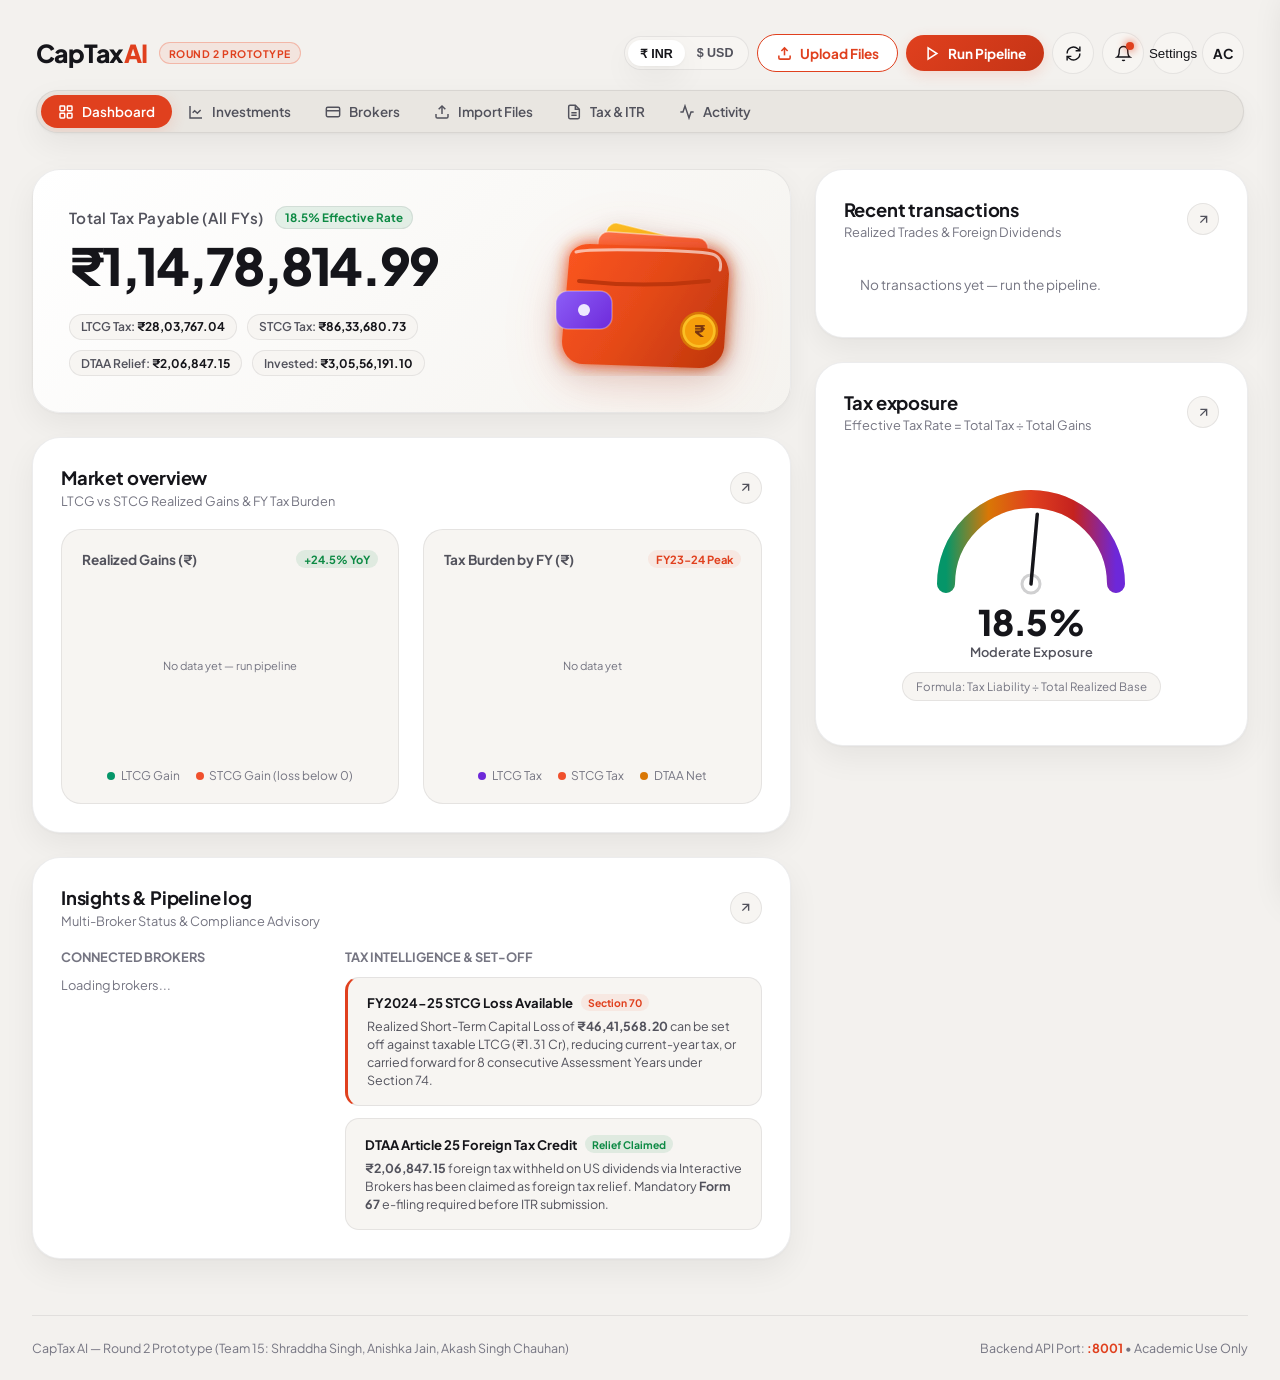
==== commit be692f7e: "fix: responsive layout, ticker badge, API base, Settings keyboard, upload UX - Problem 1 (TATAMOTORS" ====
--- a/frontend/index.html
+++ b/frontend/index.html
@@ -70,6 +70,11 @@
       -webkit-font-smoothing: antialiased;
     }
 
+    :focus-visible {
+      outline: 2px solid var(--accent);
+      outline-offset: 2px;
+    }
+
     body {
       background-color: var(--bg-app);
       color: var(--text-primary);
@@ -597,6 +602,18 @@
       transition: all 0.15s ease;
     }
 
+    .tx-row {
+      display: flex;
+      align-items: center;
+      justify-content: space-between;
+      padding: 0.85rem 1rem;
+      border-radius: var(--radius-md);
+      background: var(--bg-card-inset);
+      border: 1px solid var(--border-subtle);
+      transition: all 0.15s ease;
+      gap: 0.75rem;
+    }
+
     .tx-row:hover {
       background: var(--bg-card-hover);
       border-color: var(--border-hover);
@@ -606,15 +623,18 @@
       display: flex;
       align-items: center;
       gap: 0.75rem;
+      min-width: 0;
+      flex: 1 1 auto;
     }
 
     .tx-ticker-badge {
-      width: 44px;
+      min-width: 44px;
       height: 44px;
+      padding: 0 0.5rem;
       border-radius: var(--radius-md);
       background: var(--bg-card);
       border: 1px solid var(--border-subtle);
-      display: flex;
+      display: inline-flex;
       flex-direction: column;
       align-items: center;
       justify-content: center;
@@ -622,6 +642,31 @@
       font-weight: 800;
       color: var(--text-primary);
       position: relative;
+      flex-shrink: 0;
+      box-sizing: border-box;
+      max-width: 96px;
+    }
+
+    .tx-ticker-badge.tx-ticker-long {
+      font-size: 0.62rem;
+      letter-spacing: -0.02em;
+      padding: 0 0.45rem;
+    }
+
+    .tx-ticker-badge.tx-ticker-med {
+      font-size: 0.7rem;
+      letter-spacing: -0.01em;
+      padding: 0 0.45rem;
+    }
+
+    .tx-ticker-text {
+      display: block;
+      max-width: 100%;
+      text-align: center;
+      line-height: 1.1;
+      white-space: nowrap;
+      overflow: hidden;
+      text-overflow: ellipsis;
     }
 
     .tx-broker-tag {
@@ -636,28 +681,43 @@
       color: var(--accent);
       border: 1px solid var(--border-subtle);
       text-transform: uppercase;
+      line-height: 1;
+      z-index: 1;
     }
 
     .tx-info {
       display: flex;
       flex-direction: column;
       gap: 0.15rem;
+      min-width: 0;
+      flex: 1 1 auto;
     }
 
     .tx-name {
       font-size: 0.88rem;
       font-weight: 700;
       color: var(--text-primary);
+      white-space: nowrap;
+      overflow: hidden;
+      text-overflow: ellipsis;
     }
 
     .tx-sub {
       font-size: 0.72rem;
       color: var(--text-muted);
+      white-space: nowrap;
+      overflow: hidden;
+      text-overflow: ellipsis;
     }
 
     .tx-right {
       text-align: right;
       display: flex;
+      flex-direction: column;
+      gap: 0.2rem;
+      flex-shrink: 0;
+      margin-left: auto;
+    }
       flex-direction: column;
       gap: 0.15rem;
     }
@@ -1252,6 +1312,8 @@
       top: 0;
       right: -420px;
       width: 400px;
+      max-width: 100vw;
+      box-sizing: border-box;
       height: 100vh;
       background: var(--bg-card);
       border-left: 1px solid var(--border-subtle);
@@ -1540,21 +1602,219 @@
     }
 
     /* Responsive Queries */
+    @media (max-width: 1600px) {
+      .header {
+        flex-wrap: wrap;
+        gap: 0.75rem 1rem;
+        padding-bottom: 0.75rem;
+      }
+      .brand {
+        order: 1;
+        flex-shrink: 0;
+      }
+      .header-actions {
+        order: 2;
+        margin-left: auto;
+        flex-wrap: wrap;
+        gap: 0.5rem;
+      }
+      .nav-pill-group {
+        order: 3;
+        width: 100%;
+        max-width: 100%;
+        overflow-x: auto;
+        -webkit-overflow-scrolling: touch;
+        scrollbar-width: none;
+        display: flex;
+        justify-content: flex-start;
+        padding: 4px;
+        margin-top: 0.25rem;
+        flex-shrink: 0;
+      }
+      .nav-pill-group::-webkit-scrollbar {
+        display: none;
+      }
+      .nav-pill {
+        padding: 0.5rem 1.05rem;
+        font-size: 0.84rem;
+        flex-shrink: 0;
+      }
+    }
+
     @media (max-width: 1024px) {
-      .dashboard-grid { grid-template-columns: 1fr; }
-      .market-overview-grid { grid-template-columns: 1fr; }
-      .insights-grid { grid-template-columns: 1fr; }
+      .dashboard-grid { grid-template-columns: minmax(0, 1fr); }
+      .market-overview-grid { grid-template-columns: minmax(0, 1fr); }
+      .insights-grid { grid-template-columns: minmax(0, 1fr); }
       .hero-card { flex-direction: column; align-items: flex-start; gap: 1.5rem; }
-      .hero-left { max-width: 100%; }
-      .nav-pill-group { overflow-x: auto; max-width: 500px; }
+      .hero-left { max-width: 100%; width: 100%; min-width: 0; }
+      .settings-toggle-btn {
+        width: auto !important;
+        min-width: 42px;
+        padding: 0 0.75rem;
+        border-radius: var(--radius-pill);
+      }
+      .settings-btn-label {
+        display: inline !important;
+      }
     }
 
     @media (max-width: 768px) {
-      body { padding: 1rem; }
-      .header { flex-direction: column; align-items: stretch; gap: 1rem; }
-      .nav-pill-group { width: 100%; justify-content: space-around; }
-      .header-actions { justify-content: flex-end; }
-      .hero-amount { font-size: 2.4rem; }
+      body {
+        padding: 0.75rem;
+        overflow-x: hidden;
+      }
+      .app-container {
+        width: 100%;
+        max-width: 100%;
+        min-width: 0;
+        overflow-x: hidden;
+      }
+      .header {
+        flex-direction: column;
+        align-items: stretch;
+        gap: 0.75rem;
+      }
+      .brand {
+        justify-content: space-between;
+        width: 100%;
+      }
+      .header-actions {
+        width: 100%;
+        justify-content: flex-end;
+        flex-wrap: wrap;
+        gap: 0.4rem;
+      }
+      .nav-pill-group {
+        width: 100%;
+        overflow-x: auto;
+        -webkit-overflow-scrolling: touch;
+        scrollbar-width: none;
+        padding: 4px;
+        gap: 0.25rem;
+      }
+      .nav-pill {
+        padding: 0.45rem 0.85rem;
+        font-size: 0.8rem;
+        flex-shrink: 0;
+      }
+      .dashboard-grid, .market-overview-grid, .insights-grid {
+        width: 100%;
+        min-width: 0;
+      }
+      .grid-col {
+        width: 100%;
+        min-width: 0;
+        max-width: 100%;
+      }
+      .card {
+        padding: 1.25rem 1rem;
+        min-width: 0;
+        max-width: 100%;
+        box-sizing: border-box;
+      }
+      .hero-card {
+        padding: 1.25rem 1rem;
+        min-width: 0;
+        max-width: 100%;
+        box-sizing: border-box;
+      }
+      .hero-left {
+        width: 100%;
+        max-width: 100%;
+        min-width: 0;
+      }
+      .hero-label-row {
+        flex-wrap: wrap;
+        gap: 0.4rem;
+        width: 100%;
+      }
+      .hero-label {
+        font-size: 0.82rem;
+      }
+      .hero-amount {
+        font-size: 1.85rem;
+        line-height: 1.15;
+        word-break: break-all;
+      }
+      .hero-metrics-pill-row {
+        flex-wrap: wrap;
+        gap: 0.4rem;
+      }
+      .hero-sub-pill {
+        font-size: 0.72rem;
+        padding: 0.25rem 0.5rem;
+      }
+      .hero-3d-graphic {
+        width: 100%;
+        max-width: 180px;
+        height: 140px;
+        margin: 0 auto;
+      }
+      .card-header-bar {
+        flex-wrap: wrap;
+        gap: 0.5rem;
+      }
+      .settings-drawer {
+        width: 100%;
+        max-width: 100vw;
+        box-sizing: border-box;
+        padding: 1.5rem 1rem;
+      }
+      .wizard-stepper {
+        overflow-x: auto;
+        -webkit-overflow-scrolling: touch;
+        scrollbar-width: none;
+        justify-content: flex-start;
+        gap: 1.5rem;
+        padding-bottom: 0.5rem;
+      }
+      .wizard-stepper::-webkit-scrollbar {
+        display: none;
+      }
+      .wizard-stepper::before {
+        display: none;
+      }
+      .tax-subnav {
+        overflow-x: auto;
+        -webkit-overflow-scrolling: touch;
+        scrollbar-width: none;
+        flex-wrap: nowrap;
+      }
+      .tax-subnav::-webkit-scrollbar {
+        display: none;
+      }
+      .tax-tab-btn {
+        flex-shrink: 0;
+      }
+    }
+
+    @media (max-width: 480px) {
+      .tx-row {
+        flex-wrap: wrap;
+        gap: 0.5rem;
+        padding: 0.75rem;
+      }
+      .tx-left {
+        min-width: 0;
+        flex: 1 1 100%;
+      }
+      .tx-right {
+        width: 100%;
+        display: flex;
+        flex-direction: row;
+        justify-content: space-between;
+        align-items: center;
+        text-align: left;
+        padding-top: 0.35rem;
+        border-top: 1px dashed var(--border-subtle);
+      }
+      .import-dropzone {
+        padding: 2rem 1rem;
+      }
+      .staged-file-card {
+        flex-wrap: wrap;
+        gap: 0.5rem;
+      }
     }
   </style>
 </head>
@@ -1640,8 +1900,9 @@
         </button>
 
         <!-- Settings Drawer Toggle -->
-        <button class="icon-btn" title="Settings" onclick="toggleSettingsDrawer(true)">
+        <button class="icon-btn settings-toggle-btn" id="btnSettingsToggle" title="Settings (Configure API base &amp; preferences)" aria-label="Settings" onclick="toggleSettingsDrawer(true)">
           <svg width="17" height="17" viewBox="0 0 24 24" fill="none" stroke="currentColor" stroke-width="2"><circle cx="12" cy="12" r="3"></circle><path d="M19.4 15a1.65 1.65 0 0 0 .33 1.82l.06.06a2 2 0 0 1 0 2.83 2 2 0 0 1-2.83 0l-.06-.06a1.65 1.65 0 0 0-1.82-.33 1.65 1.65 0 0 0-1 1.51V21a2 2 0 0 1-2 2 2 2 0 0 1-2-2v-.09A1.65 1.65 0 0 0 9 19.4a1.65 1.65 0 0 0-1.82.33l-.06.06a2 2 0 0 1-2.83 0 2 2 0 0 1 0-2.83l.06-.06a1.65 1.65 0 0 0 .33-1.82 1.65 1.65 0 0 0-1.51-1H3a2 2 0 0 1-2-2 2 2 0 0 1 2-2h.09A1.65 1.65 0 0 0 4.6 9a1.65 1.65 0 0 0-.33-1.82l-.06-.06a2 2 0 0 1 0-2.83 2 2 0 0 1 2.83 0l.06.06a1.65 1.65 0 0 0 1.82.33H9a1.65 1.65 0 0 0 1-1.51V3a2 2 0 0 1 2-2 2 2 0 0 1 2 2v.09a1.65 1.65 0 0 0 1 1.51 1.65 1.65 0 0 0 1.82-.33l.06-.06a2 2 0 0 1 2.83 0 2 2 0 0 1 0 2.83l-.06.06a1.65 1.65 0 0 0-.33 1.82V9a1.65 1.65 0 0 0 1.51 1H21a2 2 0 0 1 2 2 2 2 0 0 1-2 2h-.09a1.65 1.65 0 0 0-1.51 1z"></path></svg>
+          <span class="settings-btn-label">Settings</span>
         </button>
 
         <!-- User Avatar & Dropdown -->
@@ -1651,6 +1912,10 @@
             <div style="font-size: 0.75rem; color: var(--text-muted); margin-bottom: 0.2rem; text-transform: uppercase; letter-spacing: 0.05em; font-weight: 600;">Signed in as</div>
             <div style="font-size: 0.9rem; font-weight: 700; color: var(--text-primary); margin-bottom: 0.75rem;" id="userDisplayId">admin</div>
             <hr style="border: 0; border-top: 1px solid var(--border-subtle); margin-bottom: 0.5rem;" />
+            <button onclick="toggleSettingsDrawer(true); toggleUserDropdown();" style="width: 100%; display: flex; align-items: center; gap: 0.5rem; text-align: left; background: none; border: none; font-size: 0.84rem; color: var(--text-secondary); font-weight: 500; cursor: pointer; padding: 0.4rem 0.5rem; border-radius: var(--radius-sm); margin-bottom: 0.25rem;">
+              <svg width="14" height="14" viewBox="0 0 24 24" fill="none" stroke="currentColor" stroke-width="2"><circle cx="12" cy="12" r="3"></circle><path d="M19.4 15a1.65 1.65 0 0 0 .33 1.82l.06.06a2 2 0 0 1 0 2.83 2 2 0 0 1-2.83 0l-.06-.06a1.65 1.65 0 0 0-1.82-.33 1.65 1.65 0 0 0-1 1.51V21a2 2 0 0 1-2 2 2 2 0 0 1-2-2v-.09A1.65 1.65 0 0 0 9 19.4a1.65 1.65 0 0 0-1.82.33l-.06.06a2 2 0 0 1-2.83 0 2 2 0 0 1 0-2.83l.06-.06a1.65 1.65 0 0 0 .33-1.82 1.65 1.65 0 0 0-1.51-1H3a2 2 0 0 1-2-2 2 2 0 0 1 2-2h.09A1.65 1.65 0 0 0 4.6 9a1.65 1.65 0 0 0-.33-1.82l-.06-.06a2 2 0 0 1 0-2.83 2 2 0 0 1 2.83 0l.06.06a1.65 1.65 0 0 0 1.82.33H9a1.65 1.65 0 0 0 1-1.51V3a2 2 0 0 1 2-2 2 2 0 0 1 2 2v.09a1.65 1.65 0 0 0 1 1.51 1.65 1.65 0 0 0 1.82-.33l.06-.06a2 2 0 0 1 2.83 0 2 2 0 0 1 0 2.83l-.06.06a1.65 1.65 0 0 0-.33 1.82V9a1.65 1.65 0 0 0 1.51 1H21a2 2 0 0 1 2 2 2 2 0 0 1-2 2h-.09a1.65 1.65 0 0 0-1.51 1z"></path></svg>
+              Settings &amp; API Config
+            </button>
             <a href="/" style="display: flex; align-items: center; gap: 0.5rem; font-size: 0.84rem; color: var(--text-secondary); text-decoration: none; padding: 0.4rem 0.5rem; border-radius: var(--radius-sm); margin-bottom: 0.25rem;">
               <svg width="14" height="14" viewBox="0 0 24 24" fill="none" stroke="currentColor" stroke-width="2"><path d="M3 9l9-7 9 7v11a2 2 0 0 1-2 2H5a2 2 0 0 1-2-2z"></path><polyline points="9 22 9 12 15 12 15 22"></polyline></svg>
               Landing Page
@@ -2062,7 +2327,7 @@
              STEP 1: Upload & Capture
              ================================================================ -->
         <div class="wizard-view" id="wizard-view-1">
-          <div class="import-dropzone" id="importDropzone" onclick="document.getElementById('filePickerNormal').click()">
+          <div class="import-dropzone" id="importDropzone" onclick="handleDropzoneClick(event)" tabindex="0" role="button" aria-label="Drop trade statement files here or click to browse" onkeydown="if(event.key==='Enter'||event.key===' '){event.preventDefault();triggerFilePicker('filePickerNormal');}">
             <div class="dropzone-icon">
               <svg width="28" height="28" viewBox="0 0 24 24" fill="none" stroke="currentColor" stroke-width="2"><path d="M21 15v4a2 2 0 0 1-2 2H5a2 2 0 0 1-2-2v-4"></path><polyline points="17 8 12 3 7 8"></polyline><line x1="12" y1="3" x2="12" y2="15"></line></svg>
             </div>
@@ -2074,12 +2339,12 @@
                 Supports CSV, Excel (.xlsx, .xls), PDF, plain text &amp; statement photos
               </div>
             </div>
-            <div style="display: flex; gap: 0.75rem; flex-wrap: wrap;" onclick="event.stopPropagation()">
-              <button type="button" class="btn-run-pipeline" onclick="document.getElementById('filePickerNormal').click()">
+            <div style="display: flex; gap: 0.75rem; flex-wrap: wrap;">
+              <button type="button" class="btn-run-pipeline" onclick="triggerFilePicker('filePickerNormal')">
                 <svg width="15" height="15" viewBox="0 0 24 24" fill="none" stroke="currentColor" stroke-width="2.5"><path d="M21 15v4a2 2 0 0 1-2 2H5a2 2 0 0 1-2-2v-4"></path><polyline points="17 8 12 3 7 8"></polyline><line x1="12" y1="3" x2="12" y2="15"></line></svg>
                 Choose Files
               </button>
-              <button type="button" class="btn-secondary" onclick="document.getElementById('filePickerCamera').click()" style="padding: 0.55rem 1.15rem; border-radius: var(--radius-pill); font-size: 0.85rem; font-weight: 700; display: flex; align-items: center; gap: 0.45rem; cursor: pointer;">
+              <button type="button" class="btn-secondary" onclick="triggerFilePicker('filePickerCamera')" style="padding: 0.55rem 1.15rem; border-radius: var(--radius-pill); font-size: 0.85rem; font-weight: 700; display: flex; align-items: center; gap: 0.45rem; cursor: pointer;">
                 <svg width="15" height="15" viewBox="0 0 24 24" fill="none" stroke="currentColor" stroke-width="2"><path d="M23 19a2 2 0 0 1-2 2H3a2 2 0 0 1-2-2V8a2 2 0 0 1 2-2h4l2-3h6l2 3h4a2 2 0 0 1 2 2z"></path><circle cx="12" cy="13" r="4"></circle></svg>
                 Take Photo with Camera
               </button>
@@ -2626,7 +2891,7 @@
   <aside class="settings-drawer" id="settingsDrawer">
     <div style="display: flex; align-items: center; justify-content: space-between;">
       <h3 style="font-size: 1.2rem; font-weight: 800; color: var(--text-primary);">System Settings</h3>
-      <button class="icon-btn" onclick="toggleSettingsDrawer(false)">
+      <button class="icon-btn" onclick="toggleSettingsDrawer(false)" aria-label="Close Settings">
         <svg width="18" height="18" viewBox="0 0 24 24" fill="none" stroke="currentColor" stroke-width="2"><line x1="18" y1="6" x2="6" y2="18"></line><line x1="6" y1="6" x2="18" y2="18"></line></svg>
       </button>
     </div>
@@ -2684,9 +2949,24 @@
        JAVASCRIPT APPLICATION LOGIC
        ====================================================================== -->
   <script>
+    function resolveDefaultApiBase() {
+      const saved = localStorage.getItem('captax_api_base');
+      if (saved && saved.trim()) return saved.trim();
+      if (window.CAPTAX_API_BASE && window.CAPTAX_API_BASE.trim()) {
+        return window.CAPTAX_API_BASE.trim();
+      }
+      if (window.location.port === '3000') {
+        return `${window.location.protocol}//${window.location.hostname}:8001`;
+      }
+      if (window.location.origin && window.location.origin.startsWith('http')) {
+        return window.location.origin;
+      }
+      return 'http://localhost:8001';
+    }
+
     // System State
     const STATE = {
-      apiBase: localStorage.getItem('captax_api_base') || (window.location.origin.startsWith('http') ? window.location.origin : 'http://localhost:8001'),
+      apiBase: resolveDefaultApiBase(),
       currency: localStorage.getItem('captax_curr') || 'INR',
       theme: localStorage.getItem('captax-theme') || 'system',
       usdRate: 83.50,
@@ -2704,6 +2984,8 @@
       importBatch: null,
       importCapabilities: null,
       importStatus: null,
+      uploadingFiles: [],
+      importRejectedFiles: [],
       currentStep: 1,
       selectedFileId: null,
       validationResult: null,
@@ -2753,6 +3035,14 @@
       if (dd) dd.classList.remove('active');
     });
 
+    window.addEventListener('keydown', (e) => {
+      if (e.key === 'Escape') {
+        toggleSettingsDrawer(false);
+        const dd = document.getElementById('userDropdown');
+        if (dd) dd.classList.remove('active');
+      }
+    });
+
     async function handleLogout() {
       try {
         await fetch(getApiUrl('/auth/logout'), {
@@ -3139,15 +3429,18 @@
             ? `+ ${formatNumber(item.gross_amount_inr)}`
             : `- ${formatNumber(item.gross_amount_inr)}`;
 
+          const tLen = (item.ticker || '').length;
+          const tickerClass = tLen > 6 ? 'tx-ticker-long' : (tLen > 4 ? 'tx-ticker-med' : '');
+
           html += `
             <div class="tx-row">
               <div class="tx-left">
-                <div class="tx-ticker-badge">
-                  <span>${item.ticker}</span>
+                <div class="tx-ticker-badge ${tickerClass}">
+                  <span class="tx-ticker-text" title="${item.ticker}">${item.ticker}</span>
                   <span class="tx-broker-tag">${item.broker.slice(0, 4)}</span>
                 </div>
                 <div class="tx-info">
-                  <span class="tx-name">${item.name}</span>
+                  <span class="tx-name" title="${item.name}">${item.name}</span>
                   <span class="tx-sub">${item.category} • ${item.broker}</span>
                 </div>
               </div>
@@ -3697,42 +3990,122 @@
         const dt = e.dataTransfer;
         const files = dt ? dt.files : null;
         if (files && files.length > 0) {
-          uploadFiles(files);
+          uploadFiles(Array.from(files));
         }
       }, false);
     }
 
+    function handleDropzoneClick(event) {
+      if (event.target.closest('button')) return;
+      triggerFilePicker('filePickerNormal');
+    }
+
+    function triggerFilePicker(id) {
+      const picker = document.getElementById(id);
+      if (picker) picker.click();
+    }
+
     function handleFileInputChange(event) {
-      const files = event.target.files;
-      if (files && files.length > 0) {
-        uploadFiles(files);
-        event.target.value = '';
-      }
-    }
-
-    async function uploadFiles(files) {
-      if (!files || files.length === 0) return;
-
+      const fileList = event.target.files;
+      if (!fileList || fileList.length === 0) return;
+      const files = Array.from(fileList);
+      event.target.value = ''; // Safely reset after copying to Array
+      uploadFiles(files);
+    }
+
+    const ALLOWED_IMPORT_EXTENSIONS = ['.csv', '.xlsx', '.xls', '.pdf', '.txt', '.png', '.jpg', '.jpeg', '.webp'];
+    const MAX_IMPORT_SIZE_BYTES = 20 * 1024 * 1024; // 20 MB
+
+    function formatBytes(bytes) {
+      if (!bytes || bytes === 0) return '0 B';
+      const k = 1024;
+      const sizes = ['B', 'KB', 'MB', 'GB'];
+      const i = Math.floor(Math.log(bytes) / Math.log(k));
+      return parseFloat((bytes / Math.pow(k, i)).toFixed(1)) + ' ' + sizes[i];
+    }
+
+    async function uploadFiles(fileList) {
+      if (!fileList || fileList.length === 0) return;
+      const files = Array.from(fileList);
+
+      if (!STATE.importRejectedFiles) STATE.importRejectedFiles = [];
+      if (!STATE.uploadingFiles) STATE.uploadingFiles = [];
+
+      const validFilesToUpload = [];
+
+      for (const file of files) {
+        const name = file.name || 'unnamed_statement';
+        const ext = '.' + (name.split('.').pop() || '').toLowerCase();
+
+        if (!ALLOWED_IMPORT_EXTENSIONS.includes(ext)) {
+          STATE.importRejectedFiles.push({
+            name,
+            size: file.size,
+            error: `Unsupported format "${ext}". Allowed: CSV, Excel (.xlsx, .xls), PDF, TXT, images (PNG, JPG, WebP)`
+          });
+          continue;
+        }
+
+        if (file.size > MAX_IMPORT_SIZE_BYTES) {
+          const mb = (file.size / (1024 * 1024)).toFixed(1);
+          STATE.importRejectedFiles.push({
+            name,
+            size: file.size,
+            error: `File exceeds 20 MB limit (${mb} MB)`
+          });
+          continue;
+        }
+
+        if (file.size === 0) {
+          STATE.importRejectedFiles.push({
+            name,
+            size: 0,
+            error: 'File is empty (0 bytes)'
+          });
+          continue;
+        }
+
+        validFilesToUpload.push(file);
+      }
+
+      // If no valid files, show rejected state and avoid creating empty batch
+      if (validFilesToUpload.length === 0) {
+        renderStagedFiles();
+        showToast(`Rejected ${files.length} file(s). Please check format and 20 MB limit.`, 'error');
+        return;
+      }
+
+      // Set in-progress state for valid files
+      validFilesToUpload.forEach(f => {
+        if (!STATE.uploadingFiles.some(uf => uf.name === f.name)) {
+          STATE.uploadingFiles.push({
+            name: f.name,
+            size: f.size,
+            status: 'Uploading...'
+          });
+        }
+      });
+      renderStagedFiles();
+
+      // Ensure batch exists
       if (!STATE.importBatch) {
         try {
           const res = await apiFetch('/api/import/batches', { method: 'POST' });
           if (!res.ok) throw new Error(await res.text());
           STATE.importBatch = await res.json();
         } catch (err) {
-          showToast('Could not create import session: ' + err.message, 'error');
+          STATE.uploadingFiles = [];
+          showToast('Could not initialize import session: ' + err.message, 'error');
+          renderStagedFiles();
           return;
         }
       }
 
       const batchId = STATE.importBatch.id;
-      showToast(`Uploading ${files.length} file(s)...`, 'info');
-
-      for (let i = 0; i < files.length; i++) {
-        const file = files[i];
-        if (file.size > 20 * 1024 * 1024) {
-          showToast(`File ${file.name} exceeds 20 MB limit`, 'error');
-          continue;
-        }
+      showToast(`Uploading ${validFilesToUpload.length} statement file(s)...`, 'info');
+
+      for (let i = 0; i < validFilesToUpload.length; i++) {
+        const file = validFilesToUpload[i];
         try {
           const res = await apiFetch(`/api/import/batches/${batchId}/files`, {
             method: 'POST',
@@ -3758,55 +4131,147 @@
           if (!STATE.selectedFileId) STATE.selectedFileId = desc.id;
           showToast(`Uploaded ${file.name} (${desc.row_count} rows detected)`, 'success');
         } catch (err) {
+          STATE.importRejectedFiles.push({
+            name: file.name,
+            size: file.size,
+            error: err.message
+          });
           showToast(`Failed to upload ${file.name}: ${err.message}`, 'error');
+        } finally {
+          STATE.uploadingFiles = STATE.uploadingFiles.filter(uf => uf.name !== file.name);
+          renderStagedFiles();
         }
       }
 
+      const nextBtn = document.getElementById('btnStep1Next');
+      if (nextBtn) {
+        const hasFiles = STATE.importBatch && STATE.importBatch.files && STATE.importBatch.files.length > 0;
+        nextBtn.disabled = !hasFiles;
+        nextBtn.style.opacity = hasFiles ? '1' : '0.5';
+        nextBtn.style.cursor = hasFiles ? 'pointer' : 'not-allowed';
+      }
+    }
+
+    function renderStagedFiles() {
+      const container = document.getElementById('stagedFilesContainer');
+      if (!container) return;
+
+      const uploading = STATE.uploadingFiles || [];
+      const rejected = STATE.importRejectedFiles || [];
+      const files = STATE.importBatch ? (STATE.importBatch.files || []) : [];
+
+      if (uploading.length === 0 && rejected.length === 0 && files.length === 0) {
+        container.innerHTML = '';
+        return;
+      }
+
+      let html = '';
+
+      // 1. In-progress uploading files
+      if (uploading.length > 0) {
+        html += `
+          <div style="margin-bottom: 1rem;">
+            <div style="font-size: 0.85rem; font-weight: 700; color: var(--accent); margin-bottom: 0.5rem; display: flex; align-items: center; gap: 0.5rem;">
+              <div class="spinner" style="width: 14px; height: 14px; border-width: 2px;"></div>
+              <span>Uploading &amp; Scanning Statements (${uploading.length})...</span>
+            </div>
+            <div style="display: flex; flex-direction: column; gap: 0.4rem;">
+              ${uploading.map(uf => `
+                <div style="display: flex; align-items: center; justify-content: space-between; padding: 0.65rem 0.9rem; border-radius: var(--radius-md); background: var(--bg-card-inset); border: 1px dashed var(--accent);">
+                  <div style="display: flex; align-items: center; gap: 0.6rem;">
+                    <div style="font-weight: 600; font-size: 0.85rem; color: var(--text-primary);">${uf.name}</div>
+                    <div style="font-size: 0.75rem; color: var(--text-muted);">(${formatBytes(uf.size)})</div>
+                  </div>
+                  <span class="hero-tag" style="background: var(--accent-subtle); color: var(--accent); font-size: 0.72rem;">Uploading...</span>
+                </div>
+              `).join('')}
+            </div>
+          </div>
+        `;
+      }
+
+      // 2. Rejected / error files
+      if (rejected.length > 0) {
+        html += `
+          <div style="margin-bottom: 1rem;">
+            <div style="font-size: 0.85rem; font-weight: 700; color: var(--negative); margin-bottom: 0.5rem;">
+              File Issues Detected (${rejected.length})
+            </div>
+            <div style="display: flex; flex-direction: column; gap: 0.4rem;">
+              ${rejected.map((rf, idx) => `
+                <div style="display: flex; align-items: center; justify-content: space-between; padding: 0.65rem 0.9rem; border-radius: var(--radius-md); background: var(--bg-card-inset); border: 1px solid var(--negative); flex-wrap: wrap; gap: 0.5rem;">
+                  <div>
+                    <div style="font-weight: 700; font-size: 0.85rem; color: var(--negative);">${rf.name}</div>
+                    <div style="font-size: 0.75rem; color: var(--text-secondary); margin-top: 0.15rem;">${rf.error}</div>
+                  </div>
+                  <button type="button" class="btn-secondary" onclick="dismissRejectedFile(${idx})" style="padding: 0.25rem 0.6rem; font-size: 0.75rem; color: var(--text-muted); cursor: pointer;">
+                    Dismiss
+                  </button>
+                </div>
+              `).join('')}
+            </div>
+          </div>
+        `;
+      }
+
+      // 3. Successfully staged files
+      if (files.length > 0) {
+        html += `
+          <div style="font-size: 0.85rem; font-weight: 700; color: var(--text-primary); margin-bottom: 0.6rem;">
+            Staged Files Ready for Preview (${files.length})
+          </div>
+          <div style="display: flex; flex-direction: column; gap: 0.5rem;">
+            ${files.map(f => `
+              <div style="display: flex; align-items: center; justify-content: space-between; padding: 0.75rem 1rem; border-radius: var(--radius-md); background: var(--bg-card-inset); border: 1px solid var(--border-subtle); flex-wrap: wrap; gap: 0.5rem;">
+                <div style="display: flex; align-items: center; gap: 0.75rem;">
+                  <div style="width: 34px; height: 34px; border-radius: var(--radius-sm); background: var(--accent-subtle); color: var(--accent); display: flex; align-items: center; justify-content: center; font-weight: 700; font-size: 0.75rem; text-transform: uppercase;">
+                    ${(f.filename.split('.').pop() || 'FILE').slice(0, 4)}
+                  </div>
+                  <div>
+                    <div style="font-weight: 600; font-size: 0.88rem; color: var(--text-primary);">${f.filename}</div>
+                    <div style="font-size: 0.75rem; color: var(--text-muted);">
+                      ${f.row_count} rows • Detected Broker: <strong style="color: var(--text-primary);">${f.broker || 'Custom'}</strong> • Status: <span style="color: var(--accent); font-weight: 600;">${f.status}</span>
+                    </div>
+                  </div>
+                </div>
+                <div style="display: flex; gap: 0.5rem; align-items: center;">
+                  <button type="button" class="btn-secondary" onclick="previewSpecificFile('${f.id}')" style="padding: 0.35rem 0.8rem; font-size: 0.78rem; cursor: pointer;">
+                    Preview &amp; Map →
+                  </button>
+                  <button type="button" class="btn-secondary" onclick="removeStagedFile('${f.id}')" title="Remove File" style="padding: 0.35rem 0.6rem; font-size: 0.78rem; color: var(--negative); cursor: pointer;">
+                    ✕
+                  </button>
+                </div>
+              </div>
+            `).join('')}
+          </div>
+        `;
+      }
+
+      container.innerHTML = html;
+    }
+
+    function removeStagedFile(fileId) {
+      if (!STATE.importBatch || !STATE.importBatch.files) return;
+      STATE.importBatch.files = STATE.importBatch.files.filter(f => f.id !== fileId);
+      if (STATE.selectedFileId === fileId) {
+        STATE.selectedFileId = STATE.importBatch.files.length > 0 ? STATE.importBatch.files[0].id : null;
+      }
       renderStagedFiles();
       const nextBtn = document.getElementById('btnStep1Next');
       if (nextBtn) {
-        const hasFiles = STATE.importBatch.files && STATE.importBatch.files.length > 0;
+        const hasFiles = STATE.importBatch.files.length > 0;
         nextBtn.disabled = !hasFiles;
         nextBtn.style.opacity = hasFiles ? '1' : '0.5';
-      }
-    }
-
-    function renderStagedFiles() {
-      const container = document.getElementById('stagedFilesContainer');
-      if (!container) return;
-      const files = STATE.importBatch ? (STATE.importBatch.files || []) : [];
-      if (files.length === 0) {
-        container.innerHTML = '';
-        return;
-      }
-
-      container.innerHTML = `
-        <div style="font-size: 0.85rem; font-weight: 700; color: var(--text-primary); margin-bottom: 0.75rem;">
-          Staged Files Ready for Preview (${files.length})
-        </div>
-        <div style="display: flex; flex-direction: column; gap: 0.5rem;">
-          ${files.map(f => `
-            <div style="display: flex; align-items: center; justify-content: space-between; padding: 0.75rem 1rem; border-radius: var(--radius-md); background: var(--bg-card-inset); border: 1px solid var(--border-subtle); flex-wrap: wrap; gap: 0.5rem;">
-              <div style="display: flex; align-items: center; gap: 0.75rem;">
-                <div style="width: 34px; height: 34px; border-radius: var(--radius-sm); background: var(--accent-subtle); color: var(--accent); display: flex; align-items: center; justify-content: center; font-weight: 700; font-size: 0.75rem;">
-                  ${(f.filename.split('.').pop() || 'FILE').toUpperCase()}
-                </div>
-                <div>
-                  <div style="font-weight: 600; font-size: 0.88rem; color: var(--text-primary);">${f.filename}</div>
-                  <div style="font-size: 0.75rem; color: var(--text-muted);">
-                    ${f.row_count} rows • Detected Broker: <strong style="color: var(--text-primary);">${f.broker || 'Custom'}</strong> • Status: <span style="color: var(--accent); font-weight: 600;">${f.status}</span>
-                  </div>
-                </div>
-              </div>
-              <div>
-                <button class="btn-secondary" onclick="previewSpecificFile('${f.id}')" style="padding: 0.35rem 0.8rem; font-size: 0.78rem; cursor: pointer;">
-                  Preview &amp; Map →
-                </button>
-              </div>
-            </div>
-          `).join('')}
-        </div>
-      `;
+        nextBtn.style.cursor = hasFiles ? 'pointer' : 'not-allowed';
+      }
+      showToast('File removed from staged batch', 'info');
+    }
+
+    function dismissRejectedFile(index) {
+      if (!STATE.importRejectedFiles) return;
+      STATE.importRejectedFiles.splice(index, 1);
+      renderStagedFiles();
     }
 
     function previewSpecificFile(fileId) {
@@ -4339,6 +4804,8 @@
 
         showToast('Reset to sample dataset completed', 'success');
         STATE.importBatch = null;
+        STATE.uploadingFiles = [];
+        STATE.importRejectedFiles = [];
         STATE.validationResult = null;
         STATE.selectedFileId = null;
         goToStep(1);
@@ -4352,14 +4819,21 @@
 
     function resetImportWizard() {
       STATE.importBatch = null;
+      STATE.uploadingFiles = [];
+      STATE.importRejectedFiles = [];
       STATE.validationResult = null;
       STATE.selectedFileId = null;
+      const normalInput = document.getElementById('filePickerNormal');
+      if (normalInput) normalInput.value = '';
+      const cameraInput = document.getElementById('filePickerCamera');
+      if (cameraInput) cameraInput.value = '';
       goToStep(1);
       renderStagedFiles();
       const nextBtn = document.getElementById('btnStep1Next');
       if (nextBtn) {
         nextBtn.disabled = true;
         nextBtn.style.opacity = '0.5';
+        nextBtn.style.cursor = 'not-allowed';
       }
       showToast('Import wizard reset for new upload', 'info');
     }
@@ -4394,8 +4868,19 @@
     }
 
     function toggleSettingsDrawer(open) {
-      document.getElementById('settingsDrawer').classList.toggle('open', open);
-      document.getElementById('drawerOverlay').classList.toggle('open', open);
+      const drawer = document.getElementById('settingsDrawer');
+      const overlay = document.getElementById('drawerOverlay');
+      const willOpen = open !== undefined ? open : !drawer.classList.contains('open');
+      drawer.classList.toggle('open', willOpen);
+      overlay.classList.toggle('open', willOpen);
+      if (willOpen) {
+        setTimeout(() => {
+          document.getElementById('settingsApiBase')?.focus();
+        }, 50);
+      } else {
+        const toggleBtn = document.getElementById('btnSettingsToggle');
+        if (toggleBtn) toggleBtn.focus();
+      }
     }
 
     function saveSettingsAndRefresh() {
@@ -4403,6 +4888,10 @@
       if (newBase) {
         STATE.apiBase = newBase;
         localStorage.setItem('captax_api_base', newBase);
+      } else {
+        localStorage.removeItem('captax_api_base');
+        STATE.apiBase = resolveDefaultApiBase();
+        document.getElementById('settingsApiBase').value = STATE.apiBase;
       }
       toggleSettingsDrawer(false);
       checkBackendHealth(true);
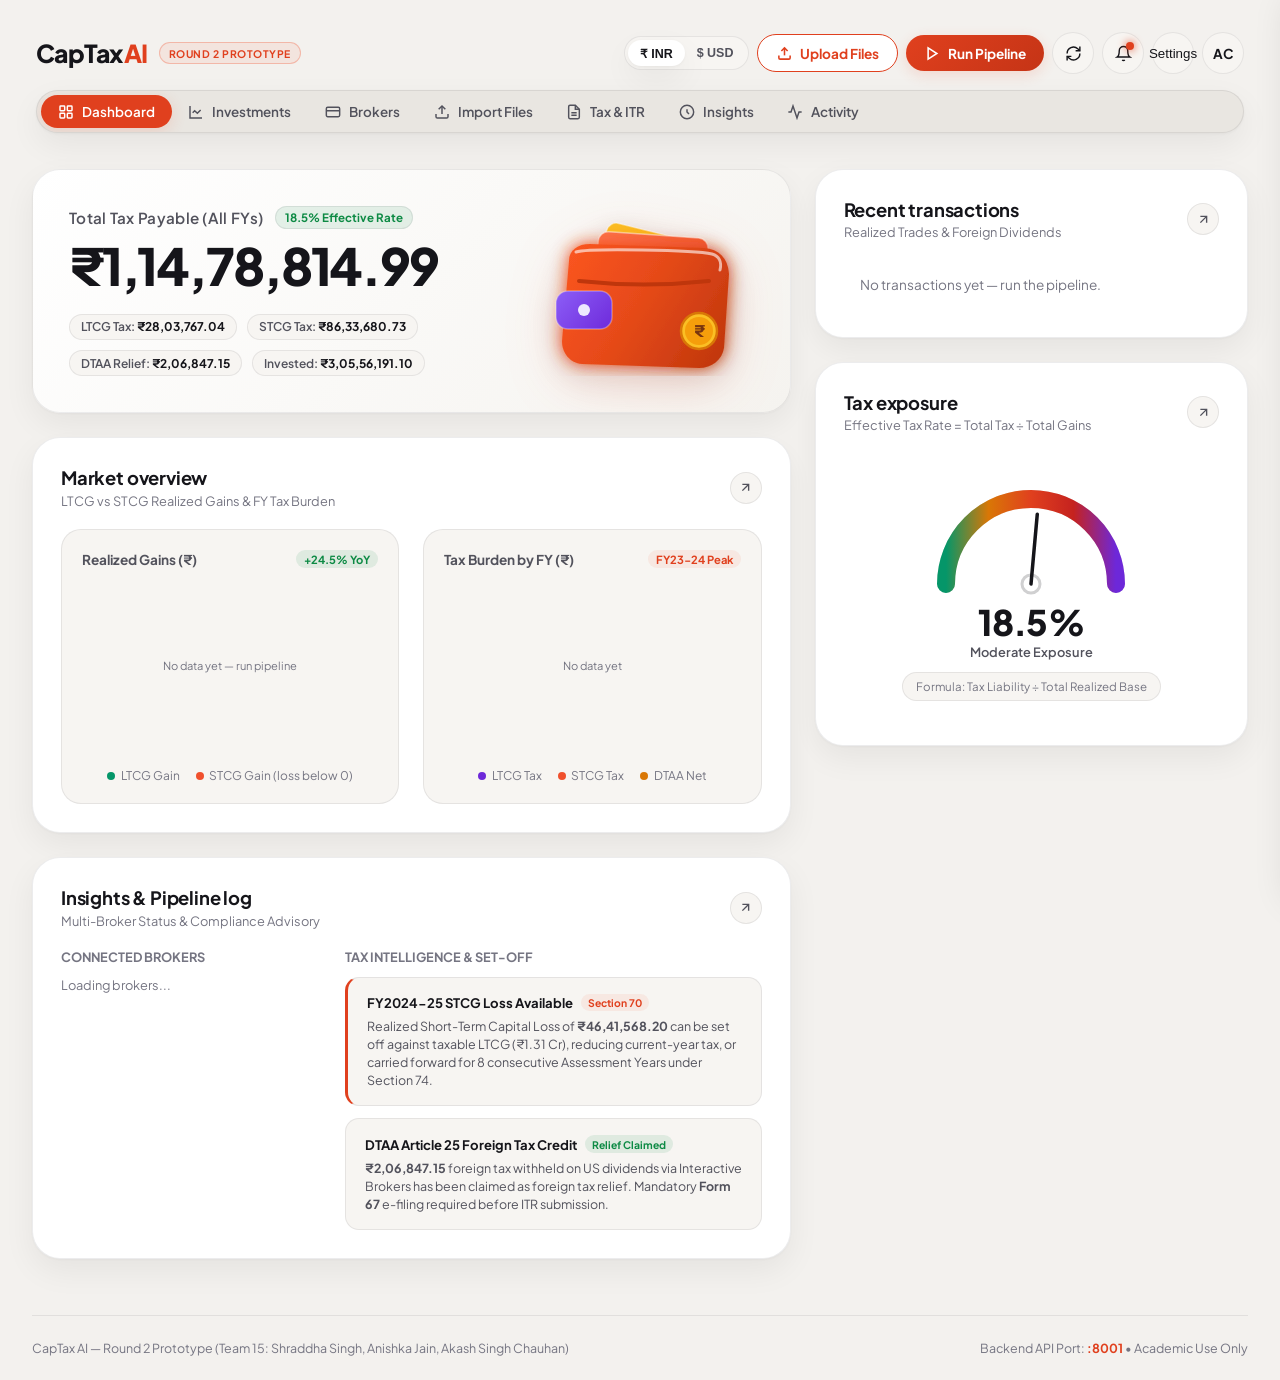
==== commit b9230fe6: "feat: Portfolio Insights tab with filtered charts (donut, bar, line, broker comparison) - New Insigh" ====
--- a/frontend/index.html
+++ b/frontend/index.html
@@ -1816,6 +1816,314 @@
         gap: 0.5rem;
       }
     }
+
+    /* =========================================================================
+       PORTFOLIO INSIGHTS PAGE STYLES
+       ========================================================================= */
+    .insights-filter-panel {
+      display: flex;
+      flex-direction: column;
+      gap: 1rem;
+      margin-bottom: 1.5rem;
+    }
+    .insights-filter-row {
+      display: flex;
+      flex-wrap: wrap;
+      align-items: flex-start;
+      gap: 1rem;
+    }
+    .insights-filter-group {
+      flex: 1 1 220px;
+      min-width: 0;
+    }
+    .insights-filter-label {
+      font-size: 0.72rem;
+      font-weight: 700;
+      text-transform: uppercase;
+      letter-spacing: 0.06em;
+      color: var(--text-muted);
+      margin-bottom: 0.5rem;
+      display: flex;
+      align-items: center;
+      gap: 0.4rem;
+    }
+    .filter-chip-group {
+      display: flex;
+      flex-wrap: wrap;
+      gap: 0.4rem;
+      align-items: center;
+    }
+    .filter-chip {
+      display: inline-flex;
+      align-items: center;
+      gap: 0.3rem;
+      padding: 0.3rem 0.7rem;
+      border-radius: var(--radius-pill);
+      border: 1px solid var(--border-subtle);
+      background: var(--bg-card-inset);
+      color: var(--text-secondary);
+      font-size: 0.78rem;
+      font-weight: 600;
+      cursor: pointer;
+      transition: all 0.15s ease;
+      white-space: nowrap;
+      user-select: none;
+    }
+    .filter-chip:hover {
+      border-color: var(--accent);
+      color: var(--accent);
+      background: var(--accent-subtle);
+    }
+    .filter-chip.active {
+      background: var(--accent);
+      color: var(--accent-contrast);
+      border-color: var(--accent);
+      box-shadow: 0 2px 8px var(--accent-glow);
+    }
+    .filter-chip.chip-all {
+      background: var(--bg-card);
+      border-color: var(--border-hover);
+      color: var(--text-primary);
+      font-weight: 700;
+    }
+    .filter-chip.chip-all.active {
+      background: var(--positive);
+      border-color: var(--positive);
+      color: #fff;
+    }
+    .filter-chip.chip-clear {
+      background: transparent;
+      border-color: var(--border-subtle);
+      color: var(--text-muted);
+      font-size: 0.72rem;
+    }
+    .filter-chip.chip-clear:hover {
+      border-color: var(--negative);
+      color: var(--negative);
+      background: transparent;
+    }
+    .filter-chip .chip-x {
+      font-size: 0.65rem;
+      opacity: 0.7;
+      margin-left: 0.1rem;
+    }
+    .fy-chip {
+      display: inline-flex;
+      align-items: center;
+      padding: 0.3rem 0.8rem;
+      border-radius: var(--radius-pill);
+      border: 1px solid var(--border-subtle);
+      background: var(--bg-card-inset);
+      color: var(--text-secondary);
+      font-size: 0.78rem;
+      font-weight: 700;
+      cursor: pointer;
+      transition: all 0.15s ease;
+      white-space: nowrap;
+    }
+    .fy-chip.active {
+      background: var(--accent);
+      color: var(--accent-contrast);
+      border-color: var(--accent);
+      box-shadow: 0 2px 8px var(--accent-glow);
+    }
+    .fy-chip:hover:not(.active) {
+      border-color: var(--accent);
+      color: var(--accent);
+    }
+    .insights-active-bar {
+      display: flex;
+      flex-wrap: wrap;
+      align-items: center;
+      gap: 0.4rem;
+      padding: 0.6rem 0.85rem;
+      border-radius: var(--radius-md);
+      background: var(--accent-subtle);
+      border: 1px solid var(--border-accent);
+      font-size: 0.75rem;
+      color: var(--text-secondary);
+      min-height: 2rem;
+    }
+    .active-filter-pill {
+      display: inline-flex;
+      align-items: center;
+      gap: 0.25rem;
+      padding: 0.2rem 0.6rem;
+      border-radius: var(--radius-pill);
+      background: var(--accent);
+      color: var(--accent-contrast);
+      font-size: 0.72rem;
+      font-weight: 700;
+      cursor: pointer;
+    }
+    .active-filter-pill:hover { opacity: 0.85; }
+    .insights-summary-row {
+      display: grid;
+      grid-template-columns: repeat(auto-fit, minmax(170px, 1fr));
+      gap: 1rem;
+      margin-bottom: 1.5rem;
+    }
+    .ins-metric-card {
+      background: var(--bg-card-inset);
+      border: 1px solid var(--border-subtle);
+      border-radius: var(--radius-lg);
+      padding: 1rem 1.15rem;
+      display: flex;
+      flex-direction: column;
+      gap: 0.2rem;
+    }
+    .ins-metric-label {
+      font-size: 0.7rem;
+      font-weight: 700;
+      text-transform: uppercase;
+      letter-spacing: 0.06em;
+      color: var(--text-muted);
+    }
+    .ins-metric-value {
+      font-size: 1.35rem;
+      font-weight: 800;
+      letter-spacing: -0.02em;
+      color: var(--text-primary);
+      word-break: break-all;
+    }
+    .ins-metric-sub {
+      font-size: 0.68rem;
+      color: var(--text-muted);
+    }
+    .ins-metric-value.gain  { color: var(--profit); }
+    .ins-metric-value.loss  { color: var(--negative); }
+    .insights-charts-grid {
+      display: grid;
+      grid-template-columns: 1fr 1fr;
+      gap: 1.5rem;
+    }
+    .ins-chart-card {
+      background: var(--bg-card);
+      border: 1px solid var(--border-subtle);
+      border-radius: var(--radius-xl);
+      padding: 1.5rem;
+      display: flex;
+      flex-direction: column;
+      gap: 0.75rem;
+      min-width: 0;
+    }
+    .ins-chart-card.full-width { grid-column: 1 / -1; }
+    .ins-chart-title {
+      font-size: 0.9rem;
+      font-weight: 700;
+      color: var(--text-primary);
+      display: flex;
+      align-items: center;
+      justify-content: space-between;
+      flex-wrap: wrap;
+      gap: 0.5rem;
+    }
+    .ins-chart-sub {
+      font-size: 0.72rem;
+      color: var(--text-muted);
+      margin-top: -0.4rem;
+    }
+    .ins-chart-wrap {
+      position: relative;
+      width: 100%;
+      overflow: hidden;
+    }
+    .ins-chart-wrap svg { width: 100%; display: block; }
+    .ins-chart-state {
+      display: flex;
+      flex-direction: column;
+      align-items: center;
+      justify-content: center;
+      gap: 0.5rem;
+      padding: 2.5rem 1rem;
+      text-align: center;
+      color: var(--text-muted);
+      font-size: 0.82rem;
+    }
+    .ins-chart-state svg { opacity: 0.35; }
+    .ins-toggle-group {
+      display: flex;
+      border: 1px solid var(--border-subtle);
+      border-radius: var(--radius-pill);
+      overflow: hidden;
+    }
+    .ins-toggle-btn {
+      background: transparent;
+      border: none;
+      padding: 0.25rem 0.65rem;
+      font-size: 0.72rem;
+      font-weight: 700;
+      color: var(--text-muted);
+      cursor: pointer;
+      transition: all 0.15s ease;
+    }
+    .ins-toggle-btn.active {
+      background: var(--accent);
+      color: var(--accent-contrast);
+    }
+    .ins-legend {
+      display: flex;
+      flex-wrap: wrap;
+      gap: 0.6rem;
+      font-size: 0.72rem;
+    }
+    .ins-legend-item {
+      display: flex;
+      align-items: center;
+      gap: 0.3rem;
+      color: var(--text-secondary);
+    }
+    .ins-legend-dot {
+      width: 10px;
+      height: 10px;
+      border-radius: 50%;
+      flex-shrink: 0;
+    }
+    .ins-tooltip {
+      position: fixed;
+      background: var(--bg-card);
+      border: 1px solid var(--border-hover);
+      border-radius: var(--radius-md);
+      padding: 0.5rem 0.75rem;
+      font-size: 0.75rem;
+      color: var(--text-primary);
+      pointer-events: none;
+      z-index: 999;
+      box-shadow: var(--shadow-card);
+      max-width: 220px;
+      display: none;
+    }
+    .ins-tooltip-label { font-weight: 700; margin-bottom: 0.2rem; }
+    .ins-table-alt {
+      display: none;
+      font-size: 0.75rem;
+      color: var(--text-secondary);
+    }
+    .ins-show-table-btn {
+      background: transparent;
+      border: none;
+      font-size: 0.7rem;
+      color: var(--text-muted);
+      cursor: pointer;
+      text-decoration: underline;
+      text-underline-offset: 2px;
+      padding: 0;
+    }
+    .ins-show-table-btn:hover { color: var(--accent); }
+    @media (max-width: 1024px) {
+      .insights-charts-grid {
+        grid-template-columns: 1fr;
+      }
+      .ins-chart-card.full-width { grid-column: 1; }
+    }
+    @media (max-width: 640px) {
+      .insights-filter-row { flex-direction: column; }
+      .insights-filter-group { flex: 1 1 100%; }
+      .insights-summary-row { grid-template-columns: 1fr 1fr; }
+    }
+    @media (max-width: 400px) {
+      .insights-summary-row { grid-template-columns: 1fr; }
+    }
   </style>
 </head>
 <body>
@@ -1862,6 +2170,10 @@
         <button class="nav-pill" id="tab-tax" onclick="switchTab('tax')">
           <svg width="16" height="16" viewBox="0 0 24 24" fill="none" stroke="currentColor" stroke-width="2.2"><path d="M14 2H6a2 2 0 0 0-2 2v16a2 2 0 0 0 2 2h12a2 2 0 0 0 2-2V8z"></path><polyline points="14 2 14 8 20 8"></polyline><line x1="16" y1="13" x2="8" y2="13"></line><line x1="16" y1="17" x2="8" y2="17"></line></svg>
           Tax &amp; ITR
+        </button>
+        <button class="nav-pill" id="tab-insights" onclick="switchTab('insights')">
+          <svg width="16" height="16" viewBox="0 0 24 24" fill="none" stroke="currentColor" stroke-width="2.2"><circle cx="12" cy="12" r="10"></circle><path d="M12 8v4l3 3"></path></svg>
+          Insights
         </button>
         <button class="nav-pill" id="tab-activity" onclick="switchTab('activity')">
           <svg width="16" height="16" viewBox="0 0 24 24" fill="none" stroke="currentColor" stroke-width="2.2"><polyline points="22 12 18 12 15 21 9 3 6 12 2 12"></polyline></svg>
@@ -2153,6 +2465,174 @@
     </main>
 
     <!-- ======================================================================
+         PAGE: PORTFOLIO INSIGHTS (Power BI-style filtered charts)
+         ====================================================================== -->
+    <section class="page-section" id="page-insights">
+      <div class="card" style="margin-bottom: 1.25rem; padding-bottom: 1.25rem;">
+        <!-- Page header -->
+        <div class="card-header-bar" style="margin-bottom: 1.25rem;">
+          <div>
+            <div class="card-title">Portfolio Insights</div>
+            <div class="card-sub">Realized gains analysis &amp; invested value breakdown — filter by broker, stock, and financial year</div>
+          </div>
+          <button class="btn-secondary" id="insResetAllBtn" onclick="insResetAllFilters()" style="padding: 0.4rem 0.9rem; font-size: 0.8rem; cursor: pointer;">Reset All Filters</button>
+        </div>
+
+        <!-- Active filter summary bar -->
+        <div class="insights-active-bar" id="insActiveBar" style="display: none;">
+          <span style="font-weight: 700; color: var(--text-secondary); flex-shrink: 0;">Filtered by:</span>
+          <span id="insActiveChips" style="display: flex; flex-wrap: wrap; gap: 0.35rem;"></span>
+        </div>
+
+        <!-- Filter panel: FY + Brokers + Stocks -->
+        <div class="insights-filter-panel" style="margin-top: 1rem;">
+
+          <!-- Financial Year row -->
+          <div class="insights-filter-row">
+            <div class="insights-filter-group" style="flex: 0 0 auto;">
+              <div class="insights-filter-label">
+                <svg width="12" height="12" viewBox="0 0 24 24" fill="none" stroke="currentColor" stroke-width="2.5"><rect x="3" y="4" width="18" height="18" rx="2"></rect><line x1="16" y1="2" x2="16" y2="6"></line><line x1="8" y1="2" x2="8" y2="6"></line><line x1="3" y1="10" x2="21" y2="10"></line></svg>
+                Financial Year
+              </div>
+              <div class="filter-chip-group" id="insFyChips">
+                <!-- Populated dynamically -->
+              </div>
+            </div>
+          </div>
+
+          <!-- Brokers + Stocks side by side -->
+          <div class="insights-filter-row">
+            <div class="insights-filter-group">
+              <div class="insights-filter-label">
+                <svg width="12" height="12" viewBox="0 0 24 24" fill="none" stroke="currentColor" stroke-width="2.5"><rect x="2" y="5" width="20" height="14" rx="2"></rect><line x1="2" y1="10" x2="22" y2="10"></line></svg>
+                Brokers
+                <span id="insBrokerCount" style="color: var(--accent); font-size: 0.65rem;"></span>
+              </div>
+              <div class="filter-chip-group" id="insBrokerChips">
+                <!-- Populated dynamically -->
+              </div>
+            </div>
+
+            <div class="insights-filter-group">
+              <div class="insights-filter-label">
+                <svg width="12" height="12" viewBox="0 0 24 24" fill="none" stroke="currentColor" stroke-width="2.5"><path d="M3 3v18h18"></path><path d="m19 9-5 5-4-4-3 3"></path></svg>
+                Stocks / Scrips
+                <span id="insStockCount" style="color: var(--accent); font-size: 0.65rem;"></span>
+              </div>
+              <div id="insStockSearch" style="margin-bottom: 0.4rem; display: none;">
+                <input type="search" class="form-input" id="insStockSearchInput" placeholder="Search stocks…" oninput="insFilterStockSearch(this.value)" style="font-size: 0.78rem; padding: 0.3rem 0.6rem; width: 100%; max-width: 220px;">
+              </div>
+              <div class="filter-chip-group" id="insStockChips">
+                <!-- Populated dynamically -->
+              </div>
+            </div>
+          </div>
+        </div>
+      </div>
+
+      <!-- Summary metric cards -->
+      <div class="insights-summary-row" id="insSummaryRow">
+        <div class="ins-metric-card">
+          <div class="ins-metric-label">Invested Value</div>
+          <div class="ins-metric-value" id="insM_invested">—</div>
+          <div class="ins-metric-sub" id="insM_holdingsCount">— positions</div>
+        </div>
+        <div class="ins-metric-card">
+          <div class="ins-metric-label">Total Realized Gain</div>
+          <div class="ins-metric-value" id="insM_totalGain">—</div>
+          <div class="ins-metric-sub" id="insM_gainSub">LTCG + STCG</div>
+        </div>
+        <div class="ins-metric-card">
+          <div class="ins-metric-label">LTCG (Long-Term)</div>
+          <div class="ins-metric-value" id="insM_ltcg">—</div>
+          <div class="ins-metric-sub">Held &gt; 365 days</div>
+        </div>
+        <div class="ins-metric-card">
+          <div class="ins-metric-label">STCG (Short-Term)</div>
+          <div class="ins-metric-value" id="insM_stcg">—</div>
+          <div class="ins-metric-sub">Held ≤ 365 days</div>
+        </div>
+        <div class="ins-metric-card">
+          <div class="ins-metric-label">Realized Trades</div>
+          <div class="ins-metric-value" id="insM_trades" style="font-size: 1.5rem;">—</div>
+          <div class="ins-metric-sub" id="insM_tradesSub">sell transactions matched</div>
+        </div>
+      </div>
+
+      <!-- Charts grid -->
+      <div class="insights-charts-grid" id="insChartsGrid">
+
+        <!-- Chart 1: Contribution donut by broker or stock -->
+        <div class="ins-chart-card">
+          <div class="ins-chart-title">
+            Portfolio Contribution
+            <div class="ins-toggle-group">
+              <button class="ins-toggle-btn active" id="insDonTogBroker" onclick="insDonSwitch('broker')">By Broker</button>
+              <button class="ins-toggle-btn" id="insDonTogStock" onclick="insDonSwitch('stock')">By Stock</button>
+            </div>
+          </div>
+          <div class="ins-chart-sub" id="insDonSub">Invested value share by broker</div>
+          <div class="ins-chart-wrap" id="insDonWrap" style="min-height: 240px;"></div>
+          <div class="ins-legend" id="insDonLegend"></div>
+          <div style="display: flex; justify-content: flex-end;">
+            <button class="ins-show-table-btn" onclick="insToggleTable('insDonut')">Show as table</button>
+          </div>
+          <div class="ins-table-alt" id="insDonut-table"></div>
+        </div>
+
+        <!-- Chart 2: Profit ranking bar chart by stock -->
+        <div class="ins-chart-card">
+          <div class="ins-chart-title">Realized Gain Ranking</div>
+          <div class="ins-chart-sub">Net realized gain by stock — green = gain, red = loss. Source: <code>realized_gain_inr</code></div>
+          <div class="ins-chart-wrap" id="insBarWrap" style="min-height: 240px;"></div>
+          <div style="display: flex; justify-content: flex-end;">
+            <button class="ins-show-table-btn" onclick="insToggleTable('insBar')">Show as table</button>
+          </div>
+          <div class="ins-table-alt" id="insBar-table"></div>
+        </div>
+
+        <!-- Chart 3: Profit over time line chart (monthly) -->
+        <div class="ins-chart-card full-width">
+          <div class="ins-chart-title">
+            Realized Profit Over Time
+            <div class="ins-toggle-group">
+              <button class="ins-toggle-btn active" id="insLineTogM" onclick="insLineSwitch('monthly')">Monthly</button>
+              <button class="ins-toggle-btn" id="insLineTogQ" onclick="insLineSwitch('quarterly')">Quarterly</button>
+            </div>
+          </div>
+          <div class="ins-chart-sub">Cumulative realized gain by sell date — Source: <code>sell_date + realized_gain_inr</code></div>
+          <div class="ins-legend" id="insLineLegend">
+            <div class="ins-legend-item"><div class="ins-legend-dot" style="background: var(--profit);"></div>Gain month</div>
+            <div class="ins-legend-item"><div class="ins-legend-dot" style="background: var(--negative);"></div>Loss month</div>
+            <div class="ins-legend-item"><div class="ins-legend-dot" style="background: var(--accent);"></div>Cumulative</div>
+          </div>
+          <div class="ins-chart-wrap" id="insLineWrap" style="min-height: 200px;"></div>
+          <div style="display: flex; justify-content: flex-end;">
+            <button class="ins-show-table-btn" onclick="insToggleTable('insLine')">Show as table</button>
+          </div>
+          <div class="ins-table-alt" id="insLine-table"></div>
+        </div>
+
+        <!-- Chart 4: Broker comparison bar (LTCG vs STCG by broker) -->
+        <div class="ins-chart-card full-width">
+          <div class="ins-chart-title">Broker Comparison — LTCG vs STCG</div>
+          <div class="ins-chart-sub">Realized gains split by holding period per broker. LTCG = held &gt; 365 days. Source: <code>holding_period_days + realized_gain_inr</code></div>
+          <div class="ins-legend">
+            <div class="ins-legend-item"><div class="ins-legend-dot" style="background: var(--profit);"></div>LTCG (&gt;365 days)</div>
+            <div class="ins-legend-item"><div class="ins-legend-dot" style="background: var(--chart-4);"></div>STCG (≤365 days)</div>
+            <div class="ins-legend-item"><div class="ins-legend-dot" style="background: var(--negative);"></div>Loss</div>
+          </div>
+          <div class="ins-chart-wrap" id="insBrokerBarWrap" style="min-height: 200px;"></div>
+          <div style="display: flex; justify-content: flex-end;">
+            <button class="ins-show-table-btn" onclick="insToggleTable('insBrokerBar')">Show as table</button>
+          </div>
+          <div class="ins-table-alt" id="insBrokerBar-table"></div>
+        </div>
+
+      </div>
+    </section>
+
+    <!-- ======================================================================
          PAGE 2: INVESTMENTS VIEW (Holdings, Invested Capital, Currency Split)
          ====================================================================== -->
     <section class="page-section" id="page-investments">
@@ -2887,6 +3367,9 @@
   <!-- ======================================================================
        SETTINGS DRAWER
        ====================================================================== -->
+  <!-- Insights tooltip (follows cursor, appended to body) -->
+  <div class="ins-tooltip" id="insTooltipEl"></div>
+
   <div class="drawer-overlay" id="drawerOverlay" onclick="toggleSettingsDrawer(false)"></div>
   <aside class="settings-drawer" id="settingsDrawer">
     <div style="display: flex; align-items: center; justify-content: space-between;">
@@ -3022,6 +3505,7 @@
       fetchImportStatus();
       fetchImportCapabilities();
       initDropzone();
+      insInit();
     });
 
     function toggleUserDropdown(event) {
@@ -4854,6 +5338,9 @@
       const activeSection = document.getElementById(`page-${tabId}`);
       if (activeSection) activeSection.classList.add('active');
 
+      // Trigger insights render on first visit
+      if (tabId === 'insights') insRender();
+
       window.scrollTo({ top: 0, behavior: 'smooth' });
     }
 
@@ -4950,6 +5437,721 @@
         setTimeout(() => toast.remove(), 300);
       }, 3500);
     }
+
+    // =========================================================================
+    // PORTFOLIO INSIGHTS MODULE
+    // =========================================================================
+    const INS = {
+      realizedGains: [],   // raw /data/realized-gains
+      holdings: [],        // raw /data/holdings
+      selectedBrokers: new Set(),   // empty = All
+      selectedStocks: new Set(),    // empty = All
+      selectedFY: new Set(),        // empty = All
+      donGroupBy: 'broker',         // 'broker' or 'stock'
+      lineGroupBy: 'monthly',       // 'monthly' or 'quarterly'
+      loaded: false,
+      loading: false,
+      allBrokers: [],
+      allStocks: [],
+      allFYs: [],
+    };
+
+    // Colour palette matching existing design tokens
+    const INS_PALETTE = [
+      '#6366f1','#22d3ee','#a78bfa','#34d399','#f97316',
+      '#f43f5e','#eab308','#8b5cf6','#ec4899','#14b8a6'
+    ];
+
+    function insFmt(val, currency) {
+      const c = currency || STATE.currency || 'INR';
+      const sym = c === 'USD' ? '$' : '₹';
+      const rate = STATE.usdInrRate || 83;
+      let v = Number(val) || 0;
+      if (c === 'USD') v = v / rate;
+      if (Math.abs(v) >= 1e7) return sym + (v / 1e7).toFixed(2) + ' Cr';
+      if (Math.abs(v) >= 1e5) return sym + (v / 1e5).toFixed(2) + ' L';
+      return sym + v.toLocaleString('en-IN', { maximumFractionDigits: 0 });
+    }
+
+    function insShortNum(v) {
+      v = Number(v) || 0;
+      if (Math.abs(v) >= 1e7) return (v / 1e7).toFixed(2) + 'Cr';
+      if (Math.abs(v) >= 1e5) return (v / 1e5).toFixed(1) + 'L';
+      if (Math.abs(v) >= 1e3) return (v / 1e3).toFixed(1) + 'K';
+      return v.toFixed(0);
+    }
+
+    async function insInit() {
+      if (INS.loading) return;
+      INS.loading = true;
+      try {
+        const [gainsRes, holdingsRes] = await Promise.all([
+          apiFetch('/data/realized-gains'),
+          apiFetch('/data/holdings')
+        ]);
+        if (!gainsRes.ok || !holdingsRes.ok) throw new Error('API error');
+        INS.realizedGains = await gainsRes.json();
+        INS.holdings = await holdingsRes.json();
+
+        // Derive unique sorted lists from actual data
+        const validGains = INS.realizedGains.filter(r => r.realized_gain_inr !== '' && r.realized_gain_inr !== null);
+        INS.allBrokers = [...new Set([
+          ...INS.holdings.map(r => r.broker),
+          ...INS.realizedGains.map(r => r.broker)
+        ])].filter(Boolean).sort();
+        INS.allStocks = [...new Set([
+          ...INS.holdings.map(r => r.symbol),
+          ...INS.realizedGains.map(r => r.symbol)
+        ])].filter(Boolean).sort();
+        // FYs: derive from sell dates
+        const fys = new Set();
+        validGains.forEach(r => {
+          const sd = r.sell_date;
+          if (!sd) return;
+          const d = new Date(sd);
+          if (isNaN(d)) return;
+          const m = d.getMonth(); // 0=Jan, 2=Mar
+          const y = d.getFullYear();
+          // Indian FY: Apr–Mar; Apr 2022–Mar 2023 = FY2022-23
+          const fyStart = m >= 3 ? y : y - 1;
+          fys.add(`FY${fyStart}-${String(fyStart + 1).slice(2)}`);
+        });
+        INS.allFYs = [...fys].sort();
+
+        INS.loaded = true;
+        insRenderFilterChips();
+        if (STATE.activeTab === 'insights') insRender();
+      } catch (e) {
+        console.warn('[Insights] Load failed:', e);
+      } finally {
+        INS.loading = false;
+      }
+    }
+
+    function insRenderFilterChips() {
+      // FY chips
+      const fyEl = document.getElementById('insFyChips');
+      if (fyEl) {
+        const allActive = INS.selectedFY.size === 0;
+        fyEl.innerHTML = `
+          <span class="fy-chip ${allActive ? 'active' : ''}" onclick="insFYToggle('ALL')" role="button" tabindex="0" onkeydown="if(event.key==='Enter')insFYToggle('ALL')">All Years</span>
+          ${INS.allFYs.map(fy => `
+            <span class="fy-chip ${INS.selectedFY.has(fy) ? 'active' : ''}" onclick="insFYToggle('${fy}')" role="button" tabindex="0" onkeydown="if(event.key==='Enter')insFYToggle('${fy}')">${fy}</span>
+          `).join('')}
+        `;
+      }
+
+      // Broker chips
+      const brEl = document.getElementById('insBrokerChips');
+      if (brEl) {
+        const allActive = INS.selectedBrokers.size === 0;
+        brEl.innerHTML = `
+          <span class="filter-chip chip-all ${allActive ? 'active' : ''}" onclick="insBrokerToggle('ALL')" role="button" tabindex="0" onkeydown="if(event.key==='Enter')insBrokerToggle('ALL')">All</span>
+          ${INS.allBrokers.map(b => `
+            <span class="filter-chip ${INS.selectedBrokers.has(b) ? 'active' : ''}" onclick="insBrokerToggle('${b}')" role="button" tabindex="0" onkeydown="if(event.key==='Enter')insBrokerToggle('${b}')">${b}</span>
+          `).join('')}
+          ${INS.selectedBrokers.size > 0 ? '<span class="filter-chip chip-clear" onclick="insBrokerToggle(\'ALL\')" role="button" tabindex="0">Clear ×</span>' : ''}
+        `;
+        const cnt = document.getElementById('insBrokerCount');
+        if (cnt) cnt.textContent = INS.selectedBrokers.size > 0 ? `(${INS.selectedBrokers.size} selected)` : '';
+      }
+
+      // Stock chips (show search if > 10)
+      const stEl = document.getElementById('insStockChips');
+      const srEl = document.getElementById('insStockSearch');
+      if (stEl) {
+        if (INS.allStocks.length > 10 && srEl) srEl.style.display = '';
+        const searchTerm = document.getElementById('insStockSearchInput')?.value?.toLowerCase() || '';
+        const filtered = searchTerm ? INS.allStocks.filter(s => s.toLowerCase().includes(searchTerm)) : INS.allStocks;
+        const allActive = INS.selectedStocks.size === 0;
+        stEl.innerHTML = `
+          <span class="filter-chip chip-all ${allActive ? 'active' : ''}" onclick="insStockToggle('ALL')" role="button" tabindex="0" onkeydown="if(event.key==='Enter')insStockToggle('ALL')">All</span>
+          ${filtered.map(s => `
+            <span class="filter-chip ${INS.selectedStocks.has(s) ? 'active' : ''}" onclick="insStockToggle('${s}')" role="button" tabindex="0" onkeydown="if(event.key==='Enter')insStockToggle('${s}')">${s}</span>
+          `).join('')}
+          ${INS.selectedStocks.size > 0 ? '<span class="filter-chip chip-clear" onclick="insStockToggle(\'ALL\')" role="button" tabindex="0">Clear ×</span>' : ''}
+        `;
+        const cnt = document.getElementById('insStockCount');
+        if (cnt) cnt.textContent = INS.selectedStocks.size > 0 ? `(${INS.selectedStocks.size} selected)` : '';
+      }
+
+      // Active bar
+      insRenderActiveBar();
+    }
+
+    function insRenderActiveBar() {
+      const bar = document.getElementById('insActiveBar');
+      const chips = document.getElementById('insActiveChips');
+      if (!bar || !chips) return;
+      const parts = [];
+      INS.selectedFY.forEach(fy => parts.push({ label: fy, type: 'fy' }));
+      INS.selectedBrokers.forEach(b => parts.push({ label: b, type: 'broker' }));
+      INS.selectedStocks.forEach(s => parts.push({ label: s, type: 'stock' }));
+      if (parts.length === 0) {
+        bar.style.display = 'none';
+        return;
+      }
+      bar.style.display = 'flex';
+      chips.innerHTML = parts.map(p => `
+        <span class="active-filter-pill" onclick="insRemoveFilter('${p.type}','${p.label}')" title="Remove filter" role="button" tabindex="0">
+          ${p.label} ×
+        </span>
+      `).join('');
+    }
+
+    function insRemoveFilter(type, label) {
+      if (type === 'fy') INS.selectedFY.delete(label);
+      else if (type === 'broker') INS.selectedBrokers.delete(label);
+      else if (type === 'stock') INS.selectedStocks.delete(label);
+      insRenderFilterChips();
+      insRender();
+    }
+
+    function insFYToggle(fy) {
+      if (fy === 'ALL') { INS.selectedFY.clear(); }
+      else {
+        if (INS.selectedFY.has(fy)) INS.selectedFY.delete(fy);
+        else INS.selectedFY.add(fy);
+      }
+      insRenderFilterChips();
+      insRender();
+    }
+
+    function insBrokerToggle(broker) {
+      if (broker === 'ALL') { INS.selectedBrokers.clear(); }
+      else {
+        if (INS.selectedBrokers.has(broker)) INS.selectedBrokers.delete(broker);
+        else INS.selectedBrokers.add(broker);
+      }
+      insRenderFilterChips();
+      insRender();
+    }
+
+    function insStockToggle(stock) {
+      if (stock === 'ALL') { INS.selectedStocks.clear(); }
+      else {
+        if (INS.selectedStocks.has(stock)) INS.selectedStocks.delete(stock);
+        else INS.selectedStocks.add(stock);
+      }
+      insRenderFilterChips();
+      insRender();
+    }
+
+    function insFilterStockSearch(val) {
+      insRenderFilterChips(); // re-render with filtered chips
+    }
+
+    function insResetAllFilters() {
+      INS.selectedFY.clear();
+      INS.selectedBrokers.clear();
+      INS.selectedStocks.clear();
+      const inp = document.getElementById('insStockSearchInput');
+      if (inp) inp.value = '';
+      insRenderFilterChips();
+      insRender();
+    }
+
+    function insDonSwitch(mode) {
+      INS.donGroupBy = mode;
+      document.getElementById('insDonTogBroker').classList.toggle('active', mode === 'broker');
+      document.getElementById('insDonTogStock').classList.toggle('active', mode === 'stock');
+      document.getElementById('insDonSub').textContent =
+        mode === 'broker' ? 'Invested value share by broker' : 'Invested value share by stock';
+      insRenderDonut();
+    }
+
+    function insLineSwitch(mode) {
+      INS.lineGroupBy = mode;
+      document.getElementById('insLineTogM').classList.toggle('active', mode === 'monthly');
+      document.getElementById('insLineTogQ').classList.toggle('active', mode === 'quarterly');
+      insRenderLine();
+    }
+
+    // Apply all active filters to a data array; each row must have .broker and .symbol
+    function insApplyFilters(rows) {
+      return rows.filter(r => {
+        // Broker filter
+        if (INS.selectedBrokers.size > 0 && !INS.selectedBrokers.has(r.broker)) return false;
+        // Stock filter
+        if (INS.selectedStocks.size > 0 && !INS.selectedStocks.has(r.symbol)) return false;
+        // FY filter — based on sell_date (realized gains) or last_trade_date (holdings)
+        if (INS.selectedFY.size > 0) {
+          const dateStr = r.sell_date || r.last_trade_date || '';
+          const d = new Date(dateStr);
+          if (isNaN(d)) return false;
+          const m = d.getMonth();
+          const y = d.getFullYear();
+          const fyStart = m >= 3 ? y : y - 1;
+          const fy = `FY${fyStart}-${String(fyStart + 1).slice(2)}`;
+          if (!INS.selectedFY.has(fy)) return false;
+        }
+        return true;
+      });
+    }
+
+    // Holdings don't have sell_date — apply FY filter only by broker/stock for holdings
+    function insApplyHoldingsFilters(rows) {
+      return rows.filter(r => {
+        if (INS.selectedBrokers.size > 0 && !INS.selectedBrokers.has(r.broker)) return false;
+        if (INS.selectedStocks.size > 0 && !INS.selectedStocks.has(r.symbol)) return false;
+        return true;
+      });
+    }
+
+    function insChartEmpty(containerId, msg) {
+      const el = document.getElementById(containerId);
+      if (!el) return;
+      el.innerHTML = `
+        <div class="ins-chart-state">
+          <svg width="38" height="38" viewBox="0 0 24 24" fill="none" stroke="currentColor" stroke-width="1.5"><circle cx="12" cy="12" r="10"></circle><line x1="12" y1="8" x2="12" y2="12"></line><line x1="12" y1="16" x2="12.01" y2="16"></line></svg>
+          <span>${msg}</span>
+        </div>`;
+    }
+
+    function insRender() {
+      if (!INS.loaded) return;
+      insRenderSummary();
+      insRenderDonut();
+      insRenderBar();
+      insRenderLine();
+      insRenderBrokerBar();
+    }
+
+    function insRenderSummary() {
+      const validGains = INS.realizedGains.filter(r => r.realized_gain_inr !== '' && r.realized_gain_inr !== null);
+      const filtered = insApplyFilters(validGains);
+      const hFiltered = insApplyHoldingsFilters(INS.holdings);
+
+      const totalInvested = hFiltered.reduce((s, r) => s + (Number(r.invested_amount_inr) || 0), 0);
+      const totalGain = filtered.reduce((s, r) => s + (Number(r.realized_gain_inr) || 0), 0);
+      const ltcg = filtered.filter(r => Number(r.holding_period_days) > 365).reduce((s, r) => s + Number(r.realized_gain_inr), 0);
+      const stcg = filtered.filter(r => Number(r.holding_period_days) <= 365).reduce((s, r) => s + Number(r.realized_gain_inr), 0);
+
+      const setVal = (id, val, cls) => {
+        const el = document.getElementById(id);
+        if (!el) return;
+        el.textContent = val;
+        if (cls) { el.classList.remove('gain', 'loss'); el.classList.add(cls); }
+      };
+
+      setVal('insM_invested', insFmt(totalInvested));
+      setVal('insM_holdingsCount', `${hFiltered.length} position${hFiltered.length !== 1 ? 's' : ''}`);
+      setVal('insM_totalGain', insFmt(totalGain), totalGain >= 0 ? 'gain' : 'loss');
+      setVal('insM_gainSub', `From ${filtered.length} trade${filtered.length !== 1 ? 's' : ''}`);
+      setVal('insM_ltcg', insFmt(ltcg), ltcg >= 0 ? 'gain' : 'loss');
+      setVal('insM_stcg', insFmt(stcg), stcg >= 0 ? 'gain' : 'loss');
+      setVal('insM_trades', filtered.length);
+    }
+
+    function insRenderDonut() {
+      const hFiltered = insApplyHoldingsFilters(INS.holdings);
+      const groupBy = INS.donGroupBy;
+      const groupKey = groupBy === 'broker' ? 'broker' : 'symbol';
+
+      // Aggregate invested_amount_inr
+      const agg = {};
+      hFiltered.forEach(r => {
+        const k = r[groupKey] || 'Unknown';
+        agg[k] = (agg[k] || 0) + (Number(r.invested_amount_inr) || 0);
+      });
+      const entries = Object.entries(agg).sort((a, b) => b[1] - a[1]);
+      const total = entries.reduce((s, e) => s + e[1], 0);
+
+      const container = document.getElementById('insDonWrap');
+      const legendEl = document.getElementById('insDonLegend');
+      if (!container) return;
+
+      if (entries.length === 0 || total === 0) {
+        insChartEmpty('insDonWrap', 'No holdings match the current filters.');
+        if (legendEl) legendEl.innerHTML = '';
+        // Clear table alt
+        const tbl = document.getElementById('insDonut-table');
+        if (tbl) tbl.innerHTML = '';
+        return;
+      }
+
+      // Build donut SVG
+      const W = 220, H = 220, cx = 110, cy = 110, R = 90, r = 54;
+      let paths = '';
+      let angle = -Math.PI / 2;
+      entries.slice(0, 10).forEach((e, i) => {
+        const pct = e[1] / total;
+        const sweep = pct * 2 * Math.PI;
+        const x1 = cx + R * Math.cos(angle);
+        const y1 = cy + R * Math.sin(angle);
+        const x2 = cx + R * Math.cos(angle + sweep);
+        const y2 = cy + R * Math.sin(angle + sweep);
+        const xi1 = cx + r * Math.cos(angle + sweep);
+        const yi1 = cy + r * Math.sin(angle + sweep);
+        const xi2 = cx + r * Math.cos(angle);
+        const yi2 = cy + r * Math.sin(angle);
+        const lf = sweep > Math.PI ? 1 : 0;
+        const color = INS_PALETTE[i % INS_PALETTE.length];
+        const label = e[0];
+        const fmtVal = insFmt(e[1]);
+        const pctStr = (pct * 100).toFixed(1);
+        paths += `<path d="M${x1.toFixed(2)},${y1.toFixed(2)} A${R},${R} 0 ${lf},1 ${x2.toFixed(2)},${y2.toFixed(2)} L${xi1.toFixed(2)},${yi1.toFixed(2)} A${r},${r} 0 ${lf},0 ${xi2.toFixed(2)},${yi2.toFixed(2)} Z"
+          fill="${color}" stroke="var(--bg-card)" stroke-width="2"
+          data-label="${label}" data-val="${fmtVal}" data-pct="${pctStr}%"
+          style="cursor:pointer; transition: opacity 0.15s;"
+          onmouseenter="insShowTooltip(event,'${label}','${fmtVal} (${pctStr}%)')"
+          onmouseleave="insHideTooltip()"
+          onfocus="insShowTooltipEl(this,'${label}','${fmtVal} (${pctStr}%)')" onblur="insHideTooltip()"
+          tabindex="0" role="img" aria-label="${label}: ${fmtVal} ${pctStr}%"/>`;
+        angle += sweep;
+      });
+
+      // Centre label
+      const topEntry = entries[0];
+      const topPct = ((topEntry[1] / total) * 100).toFixed(1);
+      const svgCentre = `
+        <text x="${cx}" y="${cy - 8}" text-anchor="middle" font-size="11" fill="var(--text-muted)" font-family="var(--font-sans)">Top</text>
+        <text x="${cx}" y="${cy + 10}" text-anchor="middle" font-size="13" font-weight="800" fill="var(--text-primary)" font-family="var(--font-sans)">${topEntry[0].length > 10 ? topEntry[0].slice(0, 9) + '…' : topEntry[0]}</text>
+        <text x="${cx}" y="${cy + 28}" text-anchor="middle" font-size="11" fill="var(--accent)" font-family="var(--font-sans)">${topPct}%</text>
+      `;
+
+      container.innerHTML = `<svg viewBox="0 0 ${W} ${H}" role="img" aria-label="Portfolio contribution donut chart">${paths}${svgCentre}</svg>`;
+
+      // Legend
+      if (legendEl) {
+        legendEl.innerHTML = entries.slice(0, 10).map((e, i) => {
+          const pct = ((e[1] / total) * 100).toFixed(1);
+          return `<div class="ins-legend-item">
+            <div class="ins-legend-dot" style="background:${INS_PALETTE[i % INS_PALETTE.length]};"></div>
+            <span>${e[0]} <strong>${pct}%</strong></span>
+          </div>`;
+        }).join('');
+      }
+
+      // Table alt
+      const tbl = document.getElementById('insDonut-table');
+      if (tbl) {
+        tbl.innerHTML = `<table class="data-table" style="margin-top: 0.5rem;">
+          <thead><tr><th>${groupBy === 'broker' ? 'Broker' : 'Stock'}</th><th class="num">Invested Value</th><th class="num">Share %</th></tr></thead>
+          <tbody>${entries.map((e, i) => `<tr>
+            <td><span style="display:inline-block;width:9px;height:9px;border-radius:50%;background:${INS_PALETTE[i % INS_PALETTE.length]};margin-right:5px;"></span>${e[0]}</td>
+            <td class="num">${insFmt(e[1])}</td>
+            <td class="num">${((e[1] / total) * 100).toFixed(1)}%</td>
+          </tr>`).join('')}</tbody>
+        </table>`;
+      }
+    }
+
+    function insRenderBar() {
+      const validGains = INS.realizedGains.filter(r => r.realized_gain_inr !== '' && r.realized_gain_inr !== null);
+      const filtered = insApplyFilters(validGains);
+
+      // Aggregate by symbol
+      const agg = {};
+      filtered.forEach(r => {
+        const k = r.symbol || 'Unknown';
+        agg[k] = (agg[k] || 0) + Number(r.realized_gain_inr);
+      });
+      const entries = Object.entries(agg).sort((a, b) => b[1] - a[1]);
+
+      const container = document.getElementById('insBarWrap');
+      if (!container) return;
+
+      if (entries.length === 0) {
+        insChartEmpty('insBarWrap', 'No realized gains data for the selected filters.');
+        const tbl = document.getElementById('insBar-table');
+        if (tbl) tbl.innerHTML = '';
+        return;
+      }
+
+      const BAR_H = 28, PAD_L = 70, PAD_R = 70, PAD_T = 10, PAD_B = 20;
+      const svgH = entries.length * (BAR_H + 6) + PAD_T + PAD_B;
+      const svgW = 480;
+      const maxAbs = Math.max(...entries.map(e => Math.abs(e[1])));
+      const scale = (svgW - PAD_L - PAD_R) / 2 / (maxAbs || 1);
+      const midX = PAD_L + (svgW - PAD_L - PAD_R) / 2;
+
+      let bars = '';
+      entries.forEach((e, i) => {
+        const y = PAD_T + i * (BAR_H + 6);
+        const val = e[1];
+        const isGain = val >= 0;
+        const barW = Math.abs(val) * scale;
+        const barX = isGain ? midX : midX - barW;
+        const color = isGain ? 'var(--profit)' : 'var(--negative)';
+        const fmtVal = insFmt(val);
+        bars += `
+          <text x="${PAD_L - 6}" y="${y + BAR_H / 2 + 4}" text-anchor="end" font-size="10" fill="var(--text-secondary)" font-family="var(--font-sans)">${e[0]}</text>
+          <rect x="${barX.toFixed(1)}" y="${y}" width="${Math.max(barW, 2).toFixed(1)}" height="${BAR_H}"
+            fill="${color}" rx="3" opacity="0.88"
+            onmouseenter="insShowTooltip(event,'${e[0]}','${fmtVal}')"
+            onmouseleave="insHideTooltip()"
+            style="cursor:pointer; transition: opacity 0.15s;"
+            tabindex="0" role="img" aria-label="${e[0]}: ${fmtVal}"
+            onfocus="insShowTooltipEl(this,'${e[0]}','${fmtVal}')" onblur="insHideTooltip()"/>
+          <text x="${isGain ? barX + barW + 4 : barX - 4}" y="${y + BAR_H / 2 + 4}"
+            text-anchor="${isGain ? 'start' : 'end'}" font-size="9.5" fill="${isGain ? 'var(--profit)' : 'var(--negative)'}"
+            font-weight="700" font-family="var(--font-sans)">${insShortNum(val)}</text>
+        `;
+      });
+
+      // Centre line
+      bars += `<line x1="${midX}" y1="${PAD_T - 4}" x2="${midX}" y2="${svgH - PAD_B}" stroke="var(--border-hover)" stroke-width="1" stroke-dasharray="3,3"/>`;
+
+      container.innerHTML = `<svg viewBox="0 0 ${svgW} ${svgH}" style="overflow: visible;" role="img" aria-label="Realized gain ranking bar chart">${bars}</svg>`;
+
+      // Table alt
+      const tbl = document.getElementById('insBar-table');
+      if (tbl) {
+        tbl.innerHTML = `<table class="data-table" style="margin-top: 0.5rem;">
+          <thead><tr><th>Stock</th><th class="num">Realized Gain</th></tr></thead>
+          <tbody>${entries.map(e => `<tr>
+            <td>${e[0]}</td>
+            <td class="num" style="color:${e[1] >= 0 ? 'var(--profit)' : 'var(--negative)'}">${insFmt(e[1])}</td>
+          </tr>`).join('')}</tbody>
+        </table>`;
+      }
+    }
+
+    function insRenderLine() {
+      const validGains = INS.realizedGains.filter(r => r.realized_gain_inr !== '' && r.realized_gain_inr !== null && r.sell_date);
+      const filtered = insApplyFilters(validGains);
+
+      // Group by period
+      const agg = {};
+      filtered.forEach(r => {
+        const d = new Date(r.sell_date);
+        if (isNaN(d)) return;
+        let key;
+        if (INS.lineGroupBy === 'quarterly') {
+          const q = Math.floor(d.getMonth() / 3) + 1;
+          key = `${d.getFullYear()}-Q${q}`;
+        } else {
+          key = r.sell_date.slice(0, 7); // YYYY-MM
+        }
+        agg[key] = (agg[key] || 0) + Number(r.realized_gain_inr);
+      });
+
+      const periods = Object.keys(agg).sort();
+      const container = document.getElementById('insLineWrap');
+      if (!container) return;
+
+      if (periods.length === 0) {
+        insChartEmpty('insLineWrap', 'No time-series data for the selected filters.');
+        const tbl = document.getElementById('insLine-table');
+        if (tbl) tbl.innerHTML = '';
+        return;
+      }
+
+      const vals = periods.map(p => agg[p]);
+      // Cumulative
+      const cumVals = vals.reduce((acc, v, i) => { acc.push((acc[i - 1] || 0) + v); return acc; }, []);
+      const allVals = [...vals, ...cumVals];
+      const minV = Math.min(...allVals);
+      const maxV = Math.max(...allVals);
+      const range = maxV - minV || 1;
+
+      const W = 600, H = 180, PAD_L = 60, PAD_R = 20, PAD_T = 15, PAD_B = 30;
+      const plotW = W - PAD_L - PAD_R;
+      const plotH = H - PAD_T - PAD_B;
+      const n = periods.length;
+      const xStep = n > 1 ? plotW / (n - 1) : plotW / 2;
+
+      const toX = i => PAD_L + (n > 1 ? i * xStep : plotW / 2);
+      const toY = v => PAD_T + plotH - ((v - minV) / range) * plotH;
+
+      // Bars for each period (gain/loss)
+      let barsSvg = '';
+      const barW = Math.max(2, Math.min(20, xStep * 0.6));
+      vals.forEach((v, i) => {
+        const x = toX(i) - barW / 2;
+        const zeroY = toY(0);
+        const valY = toY(v);
+        const bH = Math.abs(valY - zeroY);
+        const bY = v >= 0 ? valY : zeroY;
+        const color = v >= 0 ? 'var(--profit)' : 'var(--negative)';
+        barsSvg += `<rect x="${x.toFixed(1)}" y="${bY.toFixed(1)}" width="${barW.toFixed(1)}" height="${Math.max(bH, 2).toFixed(1)}"
+          fill="${color}" opacity="0.5" rx="1"
+          onmouseenter="insShowTooltip(event,'${periods[i]}','${insFmt(v)}')"
+          onmouseleave="insHideTooltip()" style="cursor:pointer;"
+          tabindex="0" role="img" aria-label="${periods[i]}: ${insFmt(v)}"
+          onfocus="insShowTooltipEl(this,'${periods[i]}','${insFmt(v)}')" onblur="insHideTooltip()"/>`;
+      });
+
+      // Cumulative line
+      let linePts = cumVals.map((v, i) => `${toX(i).toFixed(1)},${toY(v).toFixed(1)}`).join(' ');
+      let cumLineSvg = `<polyline points="${linePts}" fill="none" stroke="var(--accent)" stroke-width="2" stroke-linejoin="round" stroke-linecap="round"/>`;
+      let dotsSvg = cumVals.map((v, i) => `
+        <circle cx="${toX(i).toFixed(1)}" cy="${toY(v).toFixed(1)}" r="3" fill="var(--accent)"
+          onmouseenter="insShowTooltip(event,'${periods[i]} cumulative','${insFmt(v)}')"
+          onmouseleave="insHideTooltip()" style="cursor:pointer;"
+          tabindex="0" role="img" aria-label="${periods[i]} cumulative: ${insFmt(v)}"
+          onfocus="insShowTooltipEl(this,'${periods[i]} cumulative','${insFmt(v)}')" onblur="insHideTooltip()"/>
+      `).join('');
+
+      // Zero line
+      const zeroLineSvg = minV < 0 && maxV > 0
+        ? `<line x1="${PAD_L}" y1="${toY(0).toFixed(1)}" x2="${W - PAD_R}" y2="${toY(0).toFixed(1)}" stroke="var(--border-hover)" stroke-width="1" stroke-dasharray="3,3"/>`
+        : '';
+
+      // Y axis labels
+      const yTicks = [minV, minV + range / 2, maxV].map(v => `
+        <text x="${PAD_L - 5}" y="${toY(v).toFixed(1) + 4}" text-anchor="end" font-size="9" fill="var(--text-muted)" font-family="var(--font-sans)">${insShortNum(v)}</text>
+      `).join('');
+
+      // X axis labels (show every Nth)
+      const showEvery = n > 24 ? 6 : n > 12 ? 3 : n > 6 ? 2 : 1;
+      const xLabels = periods.map((p, i) => {
+        if (i % showEvery !== 0 && i !== n - 1) return '';
+        const label = INS.lineGroupBy === 'quarterly' ? p : p.replace(/^\d{4}-/, '').replace(/^0/, '');
+        return `<text x="${toX(i).toFixed(1)}" y="${H - 4}" text-anchor="middle" font-size="8.5" fill="var(--text-muted)" font-family="var(--font-sans)">${label}</text>`;
+      }).join('');
+
+      container.innerHTML = `<svg viewBox="0 0 ${W} ${H}" style="overflow:visible;" role="img" aria-label="Profit over time line chart">
+        ${zeroLineSvg}${barsSvg}${cumLineSvg}${dotsSvg}${yTicks}${xLabels}
+      </svg>`;
+
+      // Table alt
+      const tbl = document.getElementById('insLine-table');
+      if (tbl) {
+        tbl.innerHTML = `<table class="data-table" style="margin-top: 0.5rem;">
+          <thead><tr><th>Period</th><th class="num">Realized Gain</th><th class="num">Cumulative</th></tr></thead>
+          <tbody>${periods.map((p, i) => `<tr>
+            <td>${p}</td>
+            <td class="num" style="color:${vals[i] >= 0 ? 'var(--profit)' : 'var(--negative)'}">${insFmt(vals[i])}</td>
+            <td class="num">${insFmt(cumVals[i])}</td>
+          </tr>`).join('')}</tbody>
+        </table>`;
+      }
+    }
+
+    function insRenderBrokerBar() {
+      const validGains = INS.realizedGains.filter(r => r.realized_gain_inr !== '' && r.realized_gain_inr !== null);
+      const filtered = insApplyFilters(validGains);
+
+      // Aggregate per broker: LTCG (>365d), STCG (<=365d, positive), loss (negative)
+      const brokers = [...new Set(filtered.map(r => r.broker))].sort();
+      const aggLTCG = {}, aggSTCG = {}, aggLoss = {};
+      brokers.forEach(b => { aggLTCG[b] = 0; aggSTCG[b] = 0; aggLoss[b] = 0; });
+      filtered.forEach(r => {
+        const b = r.broker;
+        const v = Number(r.realized_gain_inr);
+        const days = Number(r.holding_period_days);
+        if (v < 0) aggLoss[b] += v;
+        else if (days > 365) aggLTCG[b] += v;
+        else aggSTCG[b] += v;
+      });
+
+      const container = document.getElementById('insBrokerBarWrap');
+      if (!container) return;
+
+      if (brokers.length === 0) {
+        insChartEmpty('insBrokerBarWrap', 'No broker comparison data for the selected filters.');
+        const tbl = document.getElementById('insBrokerBar-table');
+        if (tbl) tbl.innerHTML = '';
+        return;
+      }
+
+      const GRP_W = 160, GRP_PAD = 20, BAR_W = 36, BAR_GAP = 4;
+      const svgW = Math.max(brokers.length * (GRP_W + GRP_PAD) + 40, 380);
+      const PAD_L = 60, PAD_T = 15, PAD_B = 50, H_PLOT = 200;
+      const svgH = H_PLOT + PAD_T + PAD_B;
+      const allVals = brokers.flatMap(b => [aggLTCG[b], aggSTCG[b], Math.abs(aggLoss[b])]);
+      const maxV = Math.max(...allVals, 1);
+      const toY = v => PAD_T + H_PLOT - (v / maxV) * H_PLOT;
+      const toH = v => (v / maxV) * H_PLOT;
+
+      let svgContent = '';
+      brokers.forEach((b, bi) => {
+        const gx = PAD_L + bi * (GRP_W + GRP_PAD);
+        const ltcg = aggLTCG[b];
+        const stcg = aggSTCG[b];
+        const loss = Math.abs(aggLoss[b]);
+
+        const barsData = [
+          { v: ltcg, color: 'var(--profit)', label: 'LTCG', offsetX: 0 },
+          { v: stcg, color: 'var(--chart-4)', label: 'STCG', offsetX: BAR_W + BAR_GAP },
+          { v: loss, color: 'var(--negative)', label: 'Loss', offsetX: (BAR_W + BAR_GAP) * 2 },
+        ];
+
+        barsData.forEach(bd => {
+          const bh = toH(bd.v);
+          const by = toY(bd.v);
+          svgContent += `<rect x="${(gx + bd.offsetX).toFixed(1)}" y="${by.toFixed(1)}" width="${BAR_W}" height="${Math.max(bh, 2).toFixed(1)}"
+            fill="${bd.color}" rx="3" opacity="0.85"
+            onmouseenter="insShowTooltip(event,'${b} — ${bd.label}','${insFmt(bd.v)}')"
+            onmouseleave="insHideTooltip()" style="cursor:pointer;"
+            tabindex="0" role="img" aria-label="${b} ${bd.label}: ${insFmt(bd.v)}"
+            onfocus="insShowTooltipEl(this,'${b} — ${bd.label}','${insFmt(bd.v)}')" onblur="insHideTooltip()"/>`;
+          if (bd.v > 0) {
+            svgContent += `<text x="${(gx + bd.offsetX + BAR_W / 2).toFixed(1)}" y="${(by - 3).toFixed(1)}"
+              text-anchor="middle" font-size="8.5" fill="${bd.color}" font-weight="700" font-family="var(--font-sans)">${insShortNum(bd.v)}</text>`;
+          }
+          svgContent += `<text x="${(gx + bd.offsetX + BAR_W / 2).toFixed(1)}" y="${svgH - PAD_B + 14}"
+            text-anchor="middle" font-size="8" fill="var(--text-muted)" font-family="var(--font-sans)">${bd.label}</text>`;
+        });
+        // Broker label
+        const brokerShort = b.length > 12 ? b.slice(0, 11) + '…' : b;
+        svgContent += `<text x="${(gx + (BAR_W + BAR_GAP) * 1.5 - BAR_GAP / 2).toFixed(1)}" y="${svgH - PAD_B + 30}"
+          text-anchor="middle" font-size="10" font-weight="700" fill="var(--text-secondary)" font-family="var(--font-sans)">${brokerShort}</text>`;
+      });
+
+      // Y axis ticks
+      [0, maxV / 2, maxV].forEach(v => {
+        const y = toY(v);
+        svgContent += `<text x="${PAD_L - 5}" y="${y + 4}" text-anchor="end" font-size="9" fill="var(--text-muted)" font-family="var(--font-sans)">${insShortNum(v)}</text>
+          <line x1="${PAD_L - 3}" y1="${y}" x2="${svgW - 10}" y2="${y}" stroke="var(--border-subtle)" stroke-width="0.5"/>`;
+      });
+
+      container.innerHTML = `<svg viewBox="0 0 ${svgW} ${svgH}" role="img" aria-label="Broker comparison LTCG vs STCG bar chart">${svgContent}</svg>`;
+
+      // Table alt
+      const tbl = document.getElementById('insBrokerBar-table');
+      if (tbl) {
+        tbl.innerHTML = `<table class="data-table" style="margin-top: 0.5rem;">
+          <thead><tr><th>Broker</th><th class="num">LTCG</th><th class="num">STCG</th><th class="num">Loss</th></tr></thead>
+          <tbody>${brokers.map(b => `<tr>
+            <td>${b}</td>
+            <td class="num" style="color:var(--profit)">${insFmt(aggLTCG[b])}</td>
+            <td class="num" style="color:var(--chart-4)">${insFmt(aggSTCG[b])}</td>
+            <td class="num" style="color:var(--negative)">${insFmt(-aggLoss[b])}</td>
+          </tr>`).join('')}</tbody>
+        </table>`;
+      }
+    }
+
+    // Tooltip helpers
+    function insShowTooltip(event, label, value) {
+      let tip = document.getElementById('insTooltipEl');
+      if (!tip) return;
+      tip.style.display = 'block';
+      tip.innerHTML = `<div class="ins-tooltip-label">${label}</div><div>${value}</div>`;
+      insMoveTooltip(event);
+    }
+    function insShowTooltipEl(el, label, value) {
+      const rect = el.getBoundingClientRect();
+      const fakeEvt = { clientX: rect.left + rect.width / 2, clientY: rect.top };
+      insShowTooltip(fakeEvt, label, value);
+    }
+    function insMoveTooltip(event) {
+      const tip = document.getElementById('insTooltipEl');
+      if (!tip) return;
+      tip.style.left = (event.clientX + 14) + 'px';
+      tip.style.top  = (event.clientY - 10) + 'px';
+    }
+    function insHideTooltip() {
+      const tip = document.getElementById('insTooltipEl');
+      if (tip) tip.style.display = 'none';
+    }
+    document.addEventListener('mousemove', e => {
+      const tip = document.getElementById('insTooltipEl');
+      if (tip && tip.style.display === 'block') insMoveTooltip(e);
+    });
+
+    function insToggleTable(chartId) {
+      const tbl = document.getElementById(`${chartId}-table`);
+      if (!tbl) return;
+      const isVisible = tbl.style.display === 'block';
+      tbl.style.display = isVisible ? 'none' : 'block';
+      // Update button text
+      const btn = tbl.previousElementSibling?.querySelector('.ins-show-table-btn');
+      if (btn) btn.textContent = isVisible ? 'Show as table' : 'Hide table';
+    }
   </script>
 </body>
 </html>
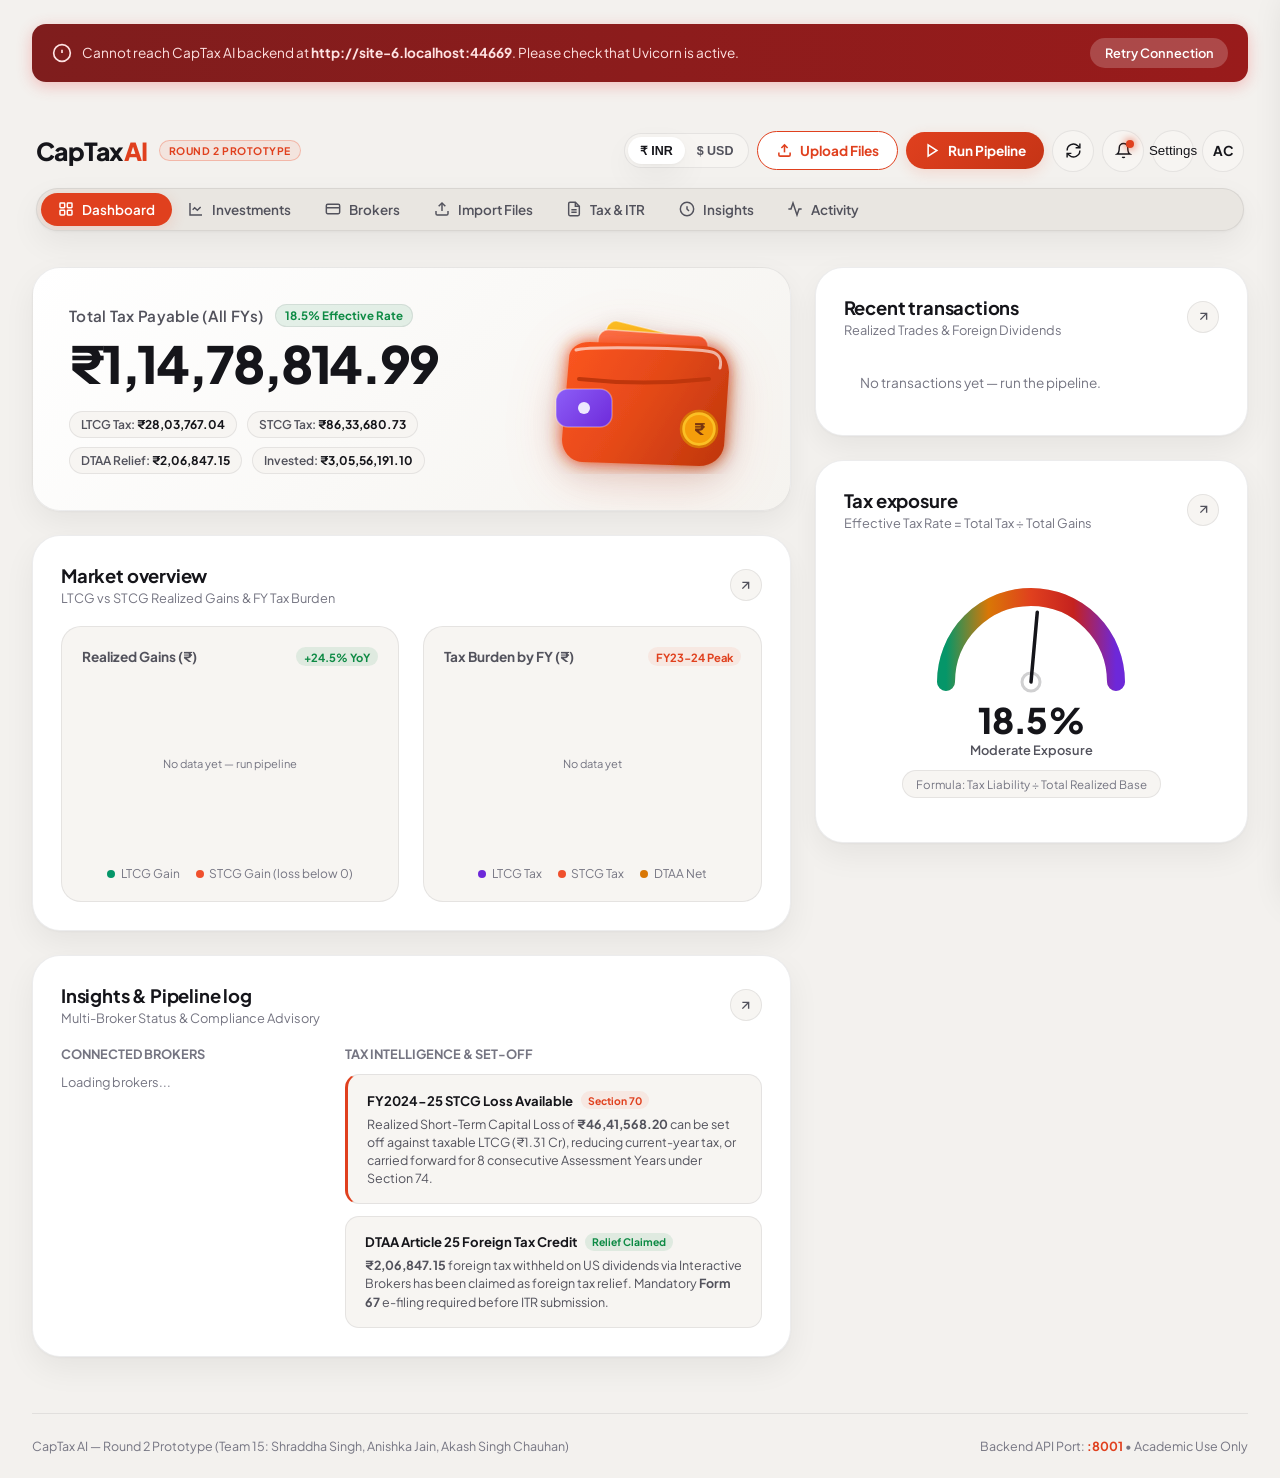
==== commit bb2a0bc4: "Merge remote-tracking branch 'origin/main' # Conflicts: #	backend/app.py #	backend/ingest.py #	backe" ====
--- a/frontend/index.html
+++ b/frontend/index.html
@@ -3671,8 +3671,13 @@
     // =========================================================================
     async function checkBackendHealth(showToasts = false) {
       try {
-        const res = await fetch(getApiUrl('/'), { method: 'GET', signal: AbortSignal.timeout(3000) });
-        if (res.ok) {
+        let res;
+        try {
+          res = await fetch(getApiUrl('/api/health'), { method: 'GET', signal: AbortSignal.timeout(3000) });
+        } catch (_) {
+          res = await fetch(getApiUrl('/'), { method: 'GET', signal: AbortSignal.timeout(3000) });
+        }
+        if (res && res.ok) {
           document.getElementById('offlineBanner').classList.remove('active');
           if (showToasts) showToast('Connected to CapTax AI backend (:8001)', 'success');
           return true;
